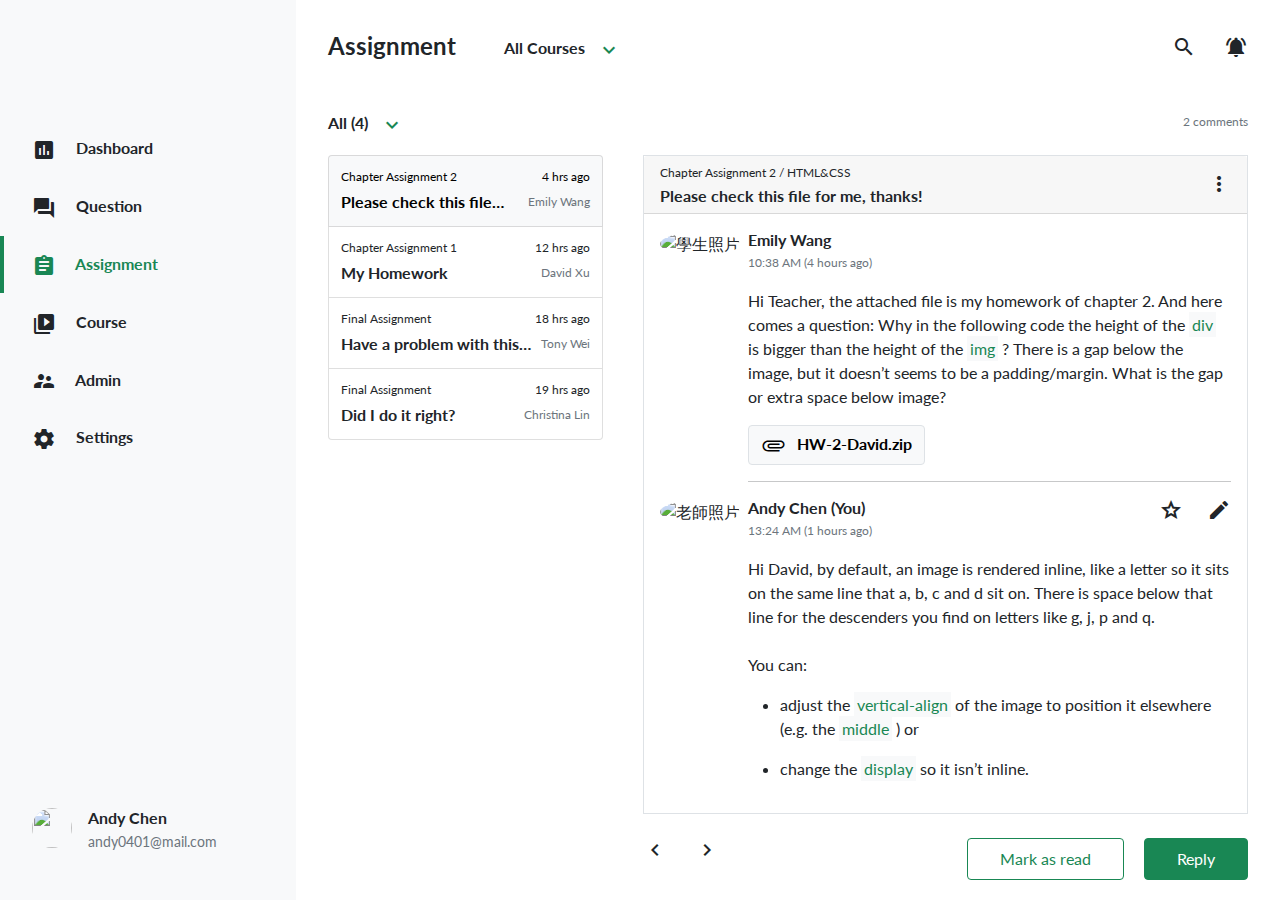
==== index.html @ 9ccf1301 "Update 2021-08-18T22:12:57.675Z" ====
<!DOCTYPE html>
<html lang="en">

  <head>
    <meta charset="UTF-8">
    <meta name="viewport" content="width=device-width, initial-scale=1.0">
    <meta http-equiv="X-UA-Compatible" content="ie=edge">
    <title>index</title>
    <link rel="stylesheet" href="https://fonts.googleapis.com/css?family=Material+Icons|Material+Icons+Outlined|Material+Icons+Two+Tone|Material+Icons+Round|Material+Icons+Sharp">
    <link rel="stylesheet" href="./assets/style/bootstrap.css">
    <link rel="stylesheet" href="./assets/style/all.css">
    
  </head>

  <body>
    <nav class="sidebar bg-light d-flex flex-column justify-content-between pt-7 pb-6">
      <div>
        <h1 class="ps-6 mb-7">
          <a href="#" class="logo">
            ANSWER
          </a>
        </h1>
       <ul class="nav flex-column">
         <li class="nav-item">
           <a class="nav-link link-dark fw-bold ps-6 py-3" aria-current="page" href="#">
            <span class="material-icons me-3 align-middle">
              assessment
              </span> 
              Dashboard
            </a>
         </li>
         <li class="nav-item">
          <a class="nav-link link-dark fw-bold ps-6 py-3" aria-current="page" href="#">
           <span class="material-icons me-3 align-middle">
            question_answer
             </span> 
             Question
           </a>
        </li>
        <li class="nav-item position-relative">
          <a class="nav-link link-success fw-bold ps-6 py-3 active" aria-current="page" href="#">
           <span class="material-icons me-3 align-middle">
            assignment
             </span> 
             Assignment
           </a>
        </li>
        <li class="nav-item">
          <a class="nav-link link-dark fw-bold ps-6 py-3" aria-current="page" href="#">
           <span class="material-icons me-3 align-middle">
            video_library
             </span> 
             Course
           </a>
        </li>
        <li class="nav-item">
          <a class="nav-link link-dark fw-bold ps-6 py-3" aria-current="page" href="./admin.html">
           <span class="material-icons me-3 align-middle">
            supervisor_account
             </span> 
             Admin
           </a>
        </li>
        <li class="nav-item">
          <a class="nav-link link-dark fw-bold ps-6 py-3" aria-current="page" href="#">
           <span class="material-icons me-3 align-middle">
            settings
             </span> 
             Settings
           </a>
        </li>
       </ul>
      </div>
      
     <div class="user ps-6 d-flex">
       <img src="https://github.com/hexschool/webLayoutTraining1st/blob/master/week5/andychen.jpeg?raw=true" alt="" srcset="" class="user-img rounded-circle img-cover">
       <div class="ms-3">
        <h2 class="h6 fw-bold mb-1">Andy Chen</h2>
        <p class="fs-sm text-pale">andy0401@mail.com</p>
       </div>
       
     </div>
    </nav>

    
<main>
  <div class="p-6">
    <div class="d-flex align-items-center justify-content-between mb-8">
      <div class="d-flex align-items-center">
        <h1 class="h4 fw-bold me-9">Assignment</h1>
        <a class="h6 fw-bold link-dark mb-0 link-hover" href="#">
          All Courses
          <span class="material-icons-outlined align-middle text-success ms-2">
            expand_more
          </span>
        </a>
      </div>
      <div class="d-flex align-items-center">
        <a href="#" class="link-dark link-hover">
          <span class="material-icons-outlined me-5"> search </span>
        </a>
        <a href="#" class="link-dark link-hover">
          <span class="material-icons"> notifications_active </span>
        </a>
      </div>
    </div>
    <div class="d-flex justify-content-between mb-2">
      <a href="#" class="h6 link-dark link-hover fw-bold"
        >All (4)
        <span class="material-icons-outlined align-middle text-success ms-2">
          expand_more
        </span>
      </a>
      <p class="fs-xs text-pale">2 comments</p>
    </div>
    <div class="row">
      <div class="col-md-4">
        <div class="list-group course-list me-3">
          <a
            href="#"
            class="list-group-item list-group-item-action active p-0"
            aria-current="true"
          >
            <div class="course-list-item">
              <div class="d-flex justify-content-between mb-1">
                <p class="fs-xs mb-0">Chapter Assignment 2</p>
                <span class="fs-xs mb-0">4 hrs ago</span>
              </div>
              <div class="d-flex justify-content-between align-items-center">
                <p class="fw-bold mb-0">Please check this file…</p>
                <p class="fs-xs text-pale mb-0">Emily Wang</p>
              </div>
            </div>
          </a>
          <a
            href="#"
            class="list-group-item list-group-item-action p-0"
            aria-current="true"
          >
            <div class="course-list-item">
              <div class="d-flex justify-content-between mb-1">
                <p class="fs-xs mb-0">Chapter Assignment 1</p>
                <span class="fs-xs mb-0">12 hrs ago</span>
              </div>
              <div class="d-flex justify-content-between align-items-center">
                <p class="fw-bold mb-0">My Homework</p>
                <p class="fs-xs text-pale mb-0">David Xu</p>
              </div>
            </div>
          </a>
          <a
            href="#"
            class="list-group-item list-group-item-action p-0"
            aria-current="true"
          >
            <div class="course-list-item">
              <div class="d-flex justify-content-between mb-1">
                <p class="fs-xs mb-0">Final Assignment</p>
                <span class="fs-xs mb-0">18 hrs ago</span>
              </div>
              <div class="d-flex justify-content-between align-items-center">
                <p class="fw-bold mb-0">Have a problem with this…</p>
                <p class="fs-xs text-pale mb-0">Tony Wei</p>
              </div>
            </div>
          </a>
          <a
            href="#"
            class="list-group-item list-group-item-action p-0"
            aria-current="true"
          >
            <div class="course-list-item">
              <div class="d-flex justify-content-between mb-1">
                <p class="fs-xs mb-0">Final Assignment</p>
                <span class="fs-xs mb-0">19 hrs ago</span>
              </div>
              <div class="d-flex justify-content-between align-items-center">
                <p class="fw-bold mb-0">Did I do it right?</p>
                <p class="fs-xs text-pale mb-0">Christina Lin</p>
              </div>
            </div>
          </a>
        </div>
      </div>
      <div class="col-md-8">
        <div class="content border border-bottom-0">
          <div class="card-header d-flex justify-content-between align-items-center"
          >
            <div>
              <p class="fs-xs mb-1">Chapter Assignment 2 / HTML&CSS</p>
              <h3 class="h6 fw-bold mb-0">
                Please check this file for me, thanks!
              </h3>
            </div>
            <span class="material-icons-outlined"> more_vert </span>
          </div>
          <div class="d-flex p-3 pb-0">
            <div class="flex-shrink-0 me-2">
              <img
                src="https://github.com/hexschool/webLayoutTraining1st/blob/master/week5/emilywang.jpeg?raw=true"
                alt="學生照片"
                class="user-img rounded-circle img-cover"
              />
            </div>
            <div class="flex-grow-1">
              <h3 class="h6 fw-bold mb-0">Emily Wang</h3>
              <span class="fs-xs text-pale">10:38 AM (4 hours ago)</span>
              <p class="mt-3">
                Hi Teacher, the attached file is my homework of chapter 2. And
                here comes a question: Why in the following code the height of
                the <mark>div</mark> is bigger than the height of the
                <mark>img</mark> ? There is a gap below the image, but it
                doesn’t seems to be a padding/margin. What is the gap or extra
                space below image?
              </p>
              <a
                href="#"
                class="btn btn-light border fw-bold"
                download="HW-2-David.zip"
              >
                <span class="material-icons-outlined align-middle me-2">
                  attachment
                </span>
                HW-2-David.zip
              </a>
              <hr />
            </div>
          </div>
        </div>
        <div class="collapse show multi-collapse" id="multiCollapse1">
          <div class="content border border-top-0">
            <div class="d-flex p-3 pt-0">
              <div class="flex-shrink-0 me-2">
                <img
                  src="https://github.com/hexschool/webLayoutTraining1st/blob/master/week5/andychen.jpeg?raw=true"
                  alt="老師照片"
                  class="user-img rounded-circle img-cover"
                />
              </div>
              <div class="flex-grow-1">
                <div class="d-flex justify-content-between align-items-start">
                  <div>
                    <h3 class="h6 fw-bold mb-0">Andy Chen (You)</h3>
                    <span class="fs-xs text-pale">13:24 AM (1 hours ago)</span>
                  </div>
                  <div class="d-flex">
                    <a href="#" class="link-hover link-dark me-4">
                      <span class="material-icons-outlined"> grade </span>
                    </a>
                    <a href="#" class="link-hover link-dark">
                      <span class="material-icons"> edit </span>
                    </a>
                  </div>
                </div>
                <p class="mt-3">
                  Hi David, by default, an image is rendered inline, like a
                  letter so it sits on the same line that a, b, c and d sit on.
                  There is space below that line for the descenders you find on
                  letters like g, j, p and q. <br /><br />
                  You can:
                </p>
                <ul>
                  <li>
                    <p>
                      adjust the <mark>vertical-align</mark> of the image to
                      position it elsewhere (e.g. the <mark>middle</mark> ) or
                    </p>
                  </li>
                  <li>
                    <p>change the <mark>display</mark> so it isn’t inline.</p>
                  </li>
                </ul>
              </div>
            </div>
          </div>
        </div>
        <div class="collapse multi-collapse" id="multiCollapse2">
          <div class="content border border-top-0">
            <textarea
              id="editor"
              name="replyTextarea"
              placeholder="Reply an answer…"
            ></textarea>
            <div class="p-3 text-end">
              <button
                class="btn btn-outline-success me-3 px-6 py-2"
                type="button"
                data-bs-toggle="collapse"
                data-bs-target=".multi-collapse"
                role="button"
                aria-expanded="false"
                aria-controls="multiCollapse1 multiCollapse2 multiCollapse3"
              >
                Cancel
              </button>
              <button class="btn btn-success px-6 py-2" type="button">
                Reply
              </button>
            </div>
          </div>
        </div>
        <div class="collapse multi-collapse show" id="multiCollapse3">
          <div class="d-flex justify-content-between mt-4">
            <div>
              <span class="material-icons me-4"> chevron_left </span>
              <span class="material-icons"> chevron_right </span>
            </div>
            <div>
              <button
                class="btn btn-outline-success me-3 px-6 py-2"
                type="button"
              >
                Mark as read
              </button>
              <button
                class="btn btn-success px-6 py-2"
                type="button"
                data-bs-toggle="collapse"
                data-bs-target=".multi-collapse"
                role="button"
                aria-expanded="false"
                aria-controls="multiCollapse1 multiCollapse2 multiCollapse3"
              >
                Reply
              </button>
            </div>
          </div>
        </div>
      </div>
    </div>
  </div>
</main>

 
    <script src="https://cdn.ckeditor.com/ckeditor5/29.1.0/classic/ckeditor.js"></script>
    <script src="./assets/js/vendors.js"></script>
    <script src="./assets/js/all.js"></script>
  </body>

</html>
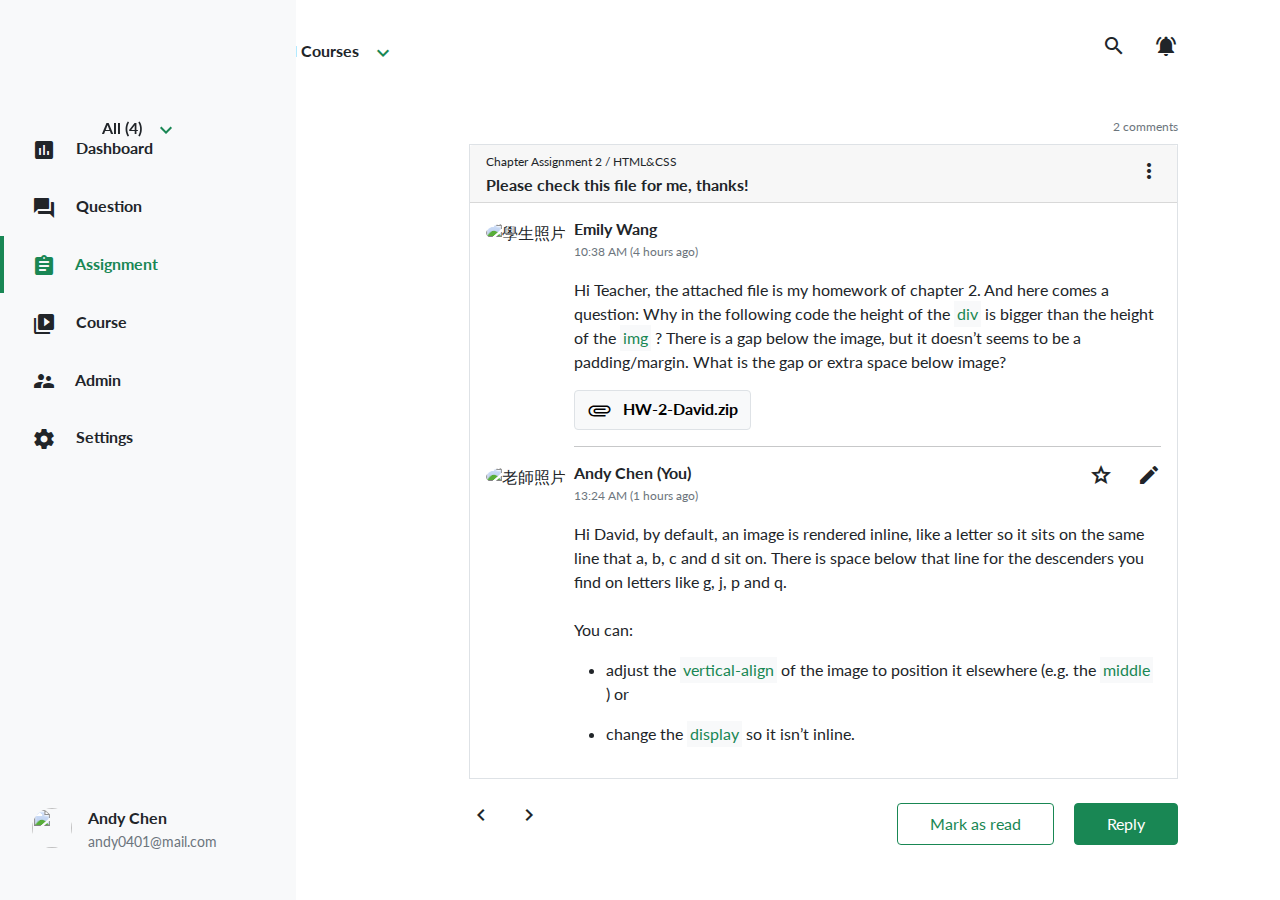
==== commit dc2cef9c: "Update 2021-09-05T17:48:01.291Z" ====
--- a/index.html
+++ b/index.html
@@ -75,16 +75,21 @@
      <div class="user ps-6 d-flex">
        <img src="https://github.com/hexschool/webLayoutTraining1st/blob/master/week5/andychen.jpeg?raw=true" alt="" srcset="" class="user-img rounded-circle img-cover">
        <div class="ms-3">
-        <h2 class="h6 fw-bold mb-1">Andy Chen</h2>
-        <p class="fs-sm text-pale">andy0401@mail.com</p>
+         <ul class="list-unstyled">
+           <li>
+            <h2 class="h6 fw-bold mb-1">Andy Chen</h2>
+           </li>
+           <li>
+             <a href="mailto:andy0401@mail.com" class="fs-sm text-pale">andy0401@mail.com</a>
+           </li>
+         </ul>
        </div>
        
      </div>
     </nav>
 
     
-<main>
-  <div class="p-6">
+<main class="container p-6">
     <div class="d-flex align-items-center justify-content-between mb-8">
       <div class="d-flex align-items-center">
         <h1 class="h4 fw-bold me-9">Assignment</h1>
@@ -95,96 +100,110 @@
           </span>
         </a>
       </div>
-      <div class="d-flex align-items-center">
-        <a href="#" class="link-dark link-hover">
-          <span class="material-icons-outlined me-5"> search </span>
-        </a>
-        <a href="#" class="link-dark link-hover">
-          <span class="material-icons"> notifications_active </span>
-        </a>
-      </div>
-    </div>
-    <div class="d-flex justify-content-between mb-2">
-      <a href="#" class="h6 link-dark link-hover fw-bold"
-        >All (4)
-        <span class="material-icons-outlined align-middle text-success ms-2">
-          expand_more
-        </span>
-      </a>
-      <p class="fs-xs text-pale">2 comments</p>
+      <ul class="d-flex align-items-center list-unstyled">
+        <li>
+          <a href="#" class="link-dark link-hover">
+            <span class="material-icons-outlined me-5 align-middle"> search </span>
+          </a>
+        </li>
+        <li>
+          <a href="#" class="link-dark link-hover">
+            <span class="material-icons align-middle"> notifications_active </span>
+          </a>
+        </li>
+       
+        
+      </ul>
     </div>
     <div class="row">
       <div class="col-md-4">
-        <div class="list-group course-list me-3">
+        <div class="dropdown">
           <a
             href="#"
-            class="list-group-item list-group-item-action active p-0"
-            aria-current="true"
-          >
-            <div class="course-list-item">
-              <div class="d-flex justify-content-between mb-1">
-                <p class="fs-xs mb-0">Chapter Assignment 2</p>
-                <span class="fs-xs mb-0">4 hrs ago</span>
-              </div>
-              <div class="d-flex justify-content-between align-items-center">
-                <p class="fw-bold mb-0">Please check this file…</p>
-                <p class="fs-xs text-pale mb-0">Emily Wang</p>
-              </div>
-            </div>
+            class="h6 link-dark link-hover fw-bold mb-2"
+            data-bs-toggle="dropdown"
+            >All (4)
+            <span class="material-icons-outlined align-middle text-success ms-2">
+              expand_more
+            </span>
           </a>
-          <a
-            href="#"
-            class="list-group-item list-group-item-action p-0"
-            aria-current="true"
-          >
-            <div class="course-list-item">
-              <div class="d-flex justify-content-between mb-1">
-                <p class="fs-xs mb-0">Chapter Assignment 1</p>
-                <span class="fs-xs mb-0">12 hrs ago</span>
-              </div>
-              <div class="d-flex justify-content-between align-items-center">
-                <p class="fw-bold mb-0">My Homework</p>
-                <p class="fs-xs text-pale mb-0">David Xu</p>
-              </div>
-            </div>
-          </a>
-          <a
-            href="#"
-            class="list-group-item list-group-item-action p-0"
-            aria-current="true"
-          >
-            <div class="course-list-item">
-              <div class="d-flex justify-content-between mb-1">
-                <p class="fs-xs mb-0">Final Assignment</p>
-                <span class="fs-xs mb-0">18 hrs ago</span>
-              </div>
-              <div class="d-flex justify-content-between align-items-center">
-                <p class="fw-bold mb-0">Have a problem with this…</p>
-                <p class="fs-xs text-pale mb-0">Tony Wei</p>
-              </div>
-            </div>
-          </a>
-          <a
-            href="#"
-            class="list-group-item list-group-item-action p-0"
-            aria-current="true"
-          >
-            <div class="course-list-item">
-              <div class="d-flex justify-content-between mb-1">
-                <p class="fs-xs mb-0">Final Assignment</p>
-                <span class="fs-xs mb-0">19 hrs ago</span>
-              </div>
-              <div class="d-flex justify-content-between align-items-center">
-                <p class="fw-bold mb-0">Did I do it right?</p>
-                <p class="fs-xs text-pale mb-0">Christina Lin</p>
-              </div>
-            </div>
-          </a>
-        </div>
+          <div class="dropdown-menu border-0 w-100">
+            <div class="list-group course-list me-3">
+              <a
+                href="#"
+                class="list-group-item list-group-item-action active p-0"
+                aria-current="true"
+              >
+                <div class="course-list-item">
+                  <div class="d-flex justify-content-between mb-1">
+                    <p class="fs-xs mb-0 ">Chapter Assignment 2</p>
+                    <span class="fs-xs mb-0">4 hrs ago</span>
+                  </div>
+                  <div class="d-flex justify-content-between align-items-center">
+                    <p class="fw-bold mb-0">Please check this file…</p>
+                    <p class="fs-xs text-pale mb-0">Emily Wang</p>
+                  </div>
+                </div>
+              </a>
+              <a
+                href="#"
+                class="list-group-item list-group-item-action p-0"
+                aria-current="true"
+              >
+                <div class="course-list-item">
+                  <div class="d-flex justify-content-between mb-1">
+                    <p class="fs-xs mb-0">Chapter Assignment 1</p>
+                    <span class="fs-xs mb-0">12 hrs ago</span>
+                  </div>
+                  <div class="d-flex justify-content-between align-items-center">
+                    <p class="fw-bold mb-0">My Homework</p>
+                    <p class="fs-xs text-pale mb-0">David Xu</p>
+                  </div>
+                </div>
+              </a>
+              <a
+                href="#"
+                class="list-group-item list-group-item-action p-0"
+                aria-current="true"
+              >
+                <div class="course-list-item">
+                  <div class="d-flex justify-content-between mb-1">
+                    <p class="fs-xs mb-0">Final Assignment</p>
+                    <span class="fs-xs mb-0">18 hrs ago</span>
+                  </div>
+                  <div class="d-flex justify-content-between align-items-center">
+                    <p class="fw-bold mb-0">Have a problem with this…</p>
+                    <p class="fs-xs text-pale mb-0">Tony Wei</p>
+                  </div>
+                </div>
+              </a>
+              <a
+                href="#"
+                class="list-group-item list-group-item-action p-0"
+                aria-current="true"
+              >
+                <div class="course-list-item">
+                  <div class="d-flex justify-content-between mb-1">
+                    <p class="fs-xs mb-0">Final Assignment</p>
+                    <span class="fs-xs mb-0">19 hrs ago</span>
+                  </div>
+                  <div class="d-flex justify-content-between align-items-center">
+                    <p class="fw-bold mb-0">Did I do it right?</p>
+                    <p class="fs-xs text-pale mb-0">Christina Lin</p>
+                  </div>
+                </div>
+              </a>
+            </div>
+          </div>
+          
+        </div>
+        
       </div>
       <div class="col-md-8">
+        <p class="fs-xs text-pale text-end mb-2">2 comments</p>
         <div class="content border border-bottom-0">
-          <div class="card-header d-flex justify-content-between align-items-center"
+          <div
+            class="card-header d-flex justify-content-between align-items-center"
           >
             <div>
               <p class="fs-xs mb-1">Chapter Assignment 2 / HTML&CSS</p>
@@ -192,7 +211,9 @@
                 Please check this file for me, thanks!
               </h3>
             </div>
-            <span class="material-icons-outlined"> more_vert </span>
+            <a href="#" class="link-hover link-dark">
+              <span class="material-icons-outlined"> more_vert </span>
+            </a>
           </div>
           <div class="d-flex p-3 pb-0">
             <div class="flex-shrink-0 me-2">
@@ -207,11 +228,11 @@
               <span class="fs-xs text-pale">10:38 AM (4 hours ago)</span>
               <p class="mt-3">
                 Hi Teacher, the attached file is my homework of chapter 2. And
-                here comes a question: Why in the following code the height of
-                the <mark>div</mark> is bigger than the height of the
-                <mark>img</mark> ? There is a gap below the image, but it
-                doesn’t seems to be a padding/margin. What is the gap or extra
-                space below image?
+                here comes a question: Why in the following code the height of the
+                <mark>div</mark> is bigger than the height of the
+                <mark>img</mark> ? There is a gap below the image, but it doesn’t
+                seems to be a padding/margin. What is the gap or extra space below
+                image?
               </p>
               <a
                 href="#"
@@ -253,10 +274,10 @@
                   </div>
                 </div>
                 <p class="mt-3">
-                  Hi David, by default, an image is rendered inline, like a
-                  letter so it sits on the same line that a, b, c and d sit on.
-                  There is space below that line for the descenders you find on
-                  letters like g, j, p and q. <br /><br />
+                  Hi David, by default, an image is rendered inline, like a letter
+                  so it sits on the same line that a, b, c and d sit on. There is
+                  space below that line for the descenders you find on letters
+                  like g, j, p and q. <br /><br />
                   You can:
                 </p>
                 <ul>
@@ -274,14 +295,14 @@
             </div>
           </div>
         </div>
-        <div class="collapse multi-collapse" id="multiCollapse2">
+        <div class="collapse multi-collapse position-relative" id="multiCollapse2">
           <div class="content border border-top-0">
             <textarea
               id="editor"
               name="replyTextarea"
               placeholder="Reply an answer…"
             ></textarea>
-            <div class="p-3 text-end">
+            <div class="p-3 text-end position-absolute button-position">
               <button
                 class="btn btn-outline-success me-3 px-6 py-2"
                 type="button"
@@ -299,11 +320,15 @@
             </div>
           </div>
         </div>
-        <div class="collapse multi-collapse show" id="multiCollapse3">
+        <div class="collapse show multi-collapse " id="multiCollapse3">
           <div class="d-flex justify-content-between mt-4">
-            <div>
-              <span class="material-icons me-4"> chevron_left </span>
-              <span class="material-icons"> chevron_right </span>
+            <div class="d-flex">
+              <a href="#" class="link-hover link-dark">
+                <span class="material-icons me-4"> chevron_left </span>
+              </a>
+              <a href="#" class="link-hover link-dark">
+                <span class="material-icons"> chevron_right </span>
+              </a>
             </div>
             <div>
               <button
@@ -328,7 +353,8 @@
         </div>
       </div>
     </div>
-  </div>
+
+  
 </main>
 
  
--- a/assets/style/all.css
+++ b/assets/style/all.css
@@ -1,13595 +1,4 @@
-/*!
- * Bootstrap v5.1.0 (https://getbootstrap.com/)
- * Copyright 2011-2021 The Bootstrap Authors
- * Copyright 2011-2021 Twitter, Inc.
- * Licensed under MIT (https://github.com/twbs/bootstrap/blob/main/LICENSE)
- */
 @import url("https://fonts.googleapis.com/css2?family=Lato:wght@400;700;900&family=Roboto:wght@400;500;700;900&display=swap");
-:root {
-  --bs-blue: #0d6efd;
-  --bs-indigo: #6610f2;
-  --bs-purple: #6f42c1;
-  --bs-pink: #d63384;
-  --bs-red: #dc3545;
-  --bs-orange: #fd7e14;
-  --bs-yellow: #ffc107;
-  --bs-green: #198754;
-  --bs-teal: #20c997;
-  --bs-cyan: #0dcaf0;
-  --bs-white: #fff;
-  --bs-gray: #6c757d;
-  --bs-gray-dark: #343a40;
-  --bs-gray-100: #f8f9fa;
-  --bs-gray-200: #e9ecef;
-  --bs-gray-300: #dee2e6;
-  --bs-gray-400: #ced4da;
-  --bs-gray-500: #adb5bd;
-  --bs-gray-600: #6c757d;
-  --bs-gray-700: #495057;
-  --bs-gray-800: #343a40;
-  --bs-gray-900: #212529;
-  --bs-primary: #0d6efd;
-  --bs-secondary: #6c757d;
-  --bs-success: #198754;
-  --bs-info: #0dcaf0;
-  --bs-warning: #ffc107;
-  --bs-danger: #dc3545;
-  --bs-light: #f8f9fa;
-  --bs-pale: #6c757d;
-  --bs-dark: #212529;
-  --bs-primary-rgb: 13, 110, 253;
-  --bs-secondary-rgb: 108, 117, 125;
-  --bs-success-rgb: 25, 135, 84;
-  --bs-info-rgb: 13, 202, 240;
-  --bs-warning-rgb: 255, 193, 7;
-  --bs-danger-rgb: 220, 53, 69;
-  --bs-light-rgb: 248, 249, 250;
-  --bs-pale-rgb: 108, 117, 125;
-  --bs-dark-rgb: 33, 37, 41;
-  --bs-white-rgb: 255, 255, 255;
-  --bs-black-rgb: 0, 0, 0;
-  --bs-body-rgb: 33, 37, 41;
-  --bs-font-sans-serif: system-ui, -apple-system, "Segoe UI", Roboto, "Helvetica Neue", Arial, "Noto Sans", "Liberation Sans", sans-serif, "Apple Color Emoji", "Segoe UI Emoji", "Segoe UI Symbol", "Noto Color Emoji";
-  --bs-font-monospace: SFMono-Regular, Menlo, Monaco, Consolas, "Liberation Mono", "Courier New", monospace;
-  --bs-gradient: linear-gradient(180deg, rgba(255, 255, 255, 0.15), rgba(255, 255, 255, 0));
-  --bs-body-font-family: var(--bs-font-sans-serif);
-  --bs-body-font-size: 1rem;
-  --bs-body-font-weight: 400;
-  --bs-body-line-height: 1.5;
-  --bs-body-color: #212529;
-  --bs-body-bg: #fff;
-}
-
-*,
-*::before,
-*::after {
-  -webkit-box-sizing: border-box;
-          box-sizing: border-box;
-}
-
-@media (prefers-reduced-motion: no-preference) {
-  :root {
-    scroll-behavior: smooth;
-  }
-}
-
-body {
-  margin: 0;
-  font-family: var(--bs-body-font-family);
-  font-size: var(--bs-body-font-size);
-  font-weight: var(--bs-body-font-weight);
-  line-height: var(--bs-body-line-height);
-  color: var(--bs-body-color);
-  text-align: var(--bs-body-text-align);
-  background-color: var(--bs-body-bg);
-  -webkit-text-size-adjust: 100%;
-  -webkit-tap-highlight-color: rgba(0, 0, 0, 0);
-}
-
-hr {
-  margin: 1rem 0;
-  color: inherit;
-  background-color: currentColor;
-  border: 0;
-  opacity: 0.25;
-}
-
-hr:not([size]) {
-  height: 1px;
-}
-
-h1, .h1, h2, .h2, h3, .h3, h4, .h4, h5, .h5, h6, .h6 {
-  margin-top: 0;
-  margin-bottom: 0.5rem;
-  font-weight: 500;
-  line-height: 1.2;
-}
-
-h1, .h1 {
-  font-size: calc(1.375rem + 1.5vw);
-}
-
-@media (min-width: 1200px) {
-  h1, .h1 {
-    font-size: 2.5rem;
-  }
-}
-
-h2, .h2 {
-  font-size: calc(1.325rem + 0.9vw);
-}
-
-@media (min-width: 1200px) {
-  h2, .h2 {
-    font-size: 2rem;
-  }
-}
-
-h3, .h3 {
-  font-size: calc(1.3rem + 0.6vw);
-}
-
-@media (min-width: 1200px) {
-  h3, .h3 {
-    font-size: 1.75rem;
-  }
-}
-
-h4, .h4 {
-  font-size: calc(1.275rem + 0.3vw);
-}
-
-@media (min-width: 1200px) {
-  h4, .h4 {
-    font-size: 1.5rem;
-  }
-}
-
-h5, .h5 {
-  font-size: 1.25rem;
-}
-
-h6, .h6 {
-  font-size: 1rem;
-}
-
-p {
-  margin-top: 0;
-  margin-bottom: 1rem;
-}
-
-abbr[title],
-abbr[data-bs-original-title] {
-  -webkit-text-decoration: underline dotted;
-          text-decoration: underline dotted;
-  cursor: help;
-  -webkit-text-decoration-skip-ink: none;
-          text-decoration-skip-ink: none;
-}
-
-address {
-  margin-bottom: 1rem;
-  font-style: normal;
-  line-height: inherit;
-}
-
-ol,
-ul {
-  padding-left: 2rem;
-}
-
-ol,
-ul,
-dl {
-  margin-top: 0;
-  margin-bottom: 1rem;
-}
-
-ol ol,
-ul ul,
-ol ul,
-ul ol {
-  margin-bottom: 0;
-}
-
-dt {
-  font-weight: 700;
-}
-
-dd {
-  margin-bottom: .5rem;
-  margin-left: 0;
-}
-
-blockquote {
-  margin: 0 0 1rem;
-}
-
-b,
-strong {
-  font-weight: bolder;
-}
-
-small, .small {
-  font-size: 0.875em;
-}
-
-mark, .mark {
-  padding: 0.2em;
-  background-color: #fcf8e3;
-}
-
-sub,
-sup {
-  position: relative;
-  font-size: 0.75em;
-  line-height: 0;
-  vertical-align: baseline;
-}
-
-sub {
-  bottom: -.25em;
-}
-
-sup {
-  top: -.5em;
-}
-
-a {
-  color: #0d6efd;
-  text-decoration: underline;
-}
-
-a:hover {
-  color: #0a58ca;
-}
-
-a:not([href]):not([class]), a:not([href]):not([class]):hover {
-  color: inherit;
-  text-decoration: none;
-}
-
-pre,
-code,
-kbd,
-samp {
-  font-family: var(--bs-font-monospace);
-  font-size: 1em;
-  direction: ltr /* rtl:ignore */;
-  unicode-bidi: bidi-override;
-}
-
-pre {
-  display: block;
-  margin-top: 0;
-  margin-bottom: 1rem;
-  overflow: auto;
-  font-size: 0.875em;
-}
-
-pre code {
-  font-size: inherit;
-  color: inherit;
-  word-break: normal;
-}
-
-code {
-  font-size: 0.875em;
-  color: #d63384;
-  word-wrap: break-word;
-}
-
-a > code {
-  color: inherit;
-}
-
-kbd {
-  padding: 0.2rem 0.4rem;
-  font-size: 0.875em;
-  color: #fff;
-  background-color: #212529;
-  border-radius: 0.2rem;
-}
-
-kbd kbd {
-  padding: 0;
-  font-size: 1em;
-  font-weight: 700;
-}
-
-figure {
-  margin: 0 0 1rem;
-}
-
-img,
-svg {
-  vertical-align: middle;
-}
-
-table {
-  caption-side: bottom;
-  border-collapse: collapse;
-}
-
-caption {
-  padding-top: 0.5rem;
-  padding-bottom: 0.5rem;
-  color: #6c757d;
-  text-align: left;
-}
-
-th {
-  text-align: inherit;
-  text-align: -webkit-match-parent;
-}
-
-thead,
-tbody,
-tfoot,
-tr,
-td,
-th {
-  border-color: inherit;
-  border-style: solid;
-  border-width: 0;
-}
-
-label {
-  display: inline-block;
-}
-
-button {
-  border-radius: 0;
-}
-
-button:focus:not(:focus-visible) {
-  outline: 0;
-}
-
-input,
-button,
-select,
-optgroup,
-textarea {
-  margin: 0;
-  font-family: inherit;
-  font-size: inherit;
-  line-height: inherit;
-}
-
-button,
-select {
-  text-transform: none;
-}
-
-[role="button"] {
-  cursor: pointer;
-}
-
-select {
-  word-wrap: normal;
-}
-
-select:disabled {
-  opacity: 1;
-}
-
-[list]::-webkit-calendar-picker-indicator {
-  display: none;
-}
-
-button,
-[type="button"],
-[type="reset"],
-[type="submit"] {
-  -webkit-appearance: button;
-}
-
-button:not(:disabled),
-[type="button"]:not(:disabled),
-[type="reset"]:not(:disabled),
-[type="submit"]:not(:disabled) {
-  cursor: pointer;
-}
-
-::-moz-focus-inner {
-  padding: 0;
-  border-style: none;
-}
-
-textarea {
-  resize: vertical;
-}
-
-fieldset {
-  min-width: 0;
-  padding: 0;
-  margin: 0;
-  border: 0;
-}
-
-legend {
-  float: left;
-  width: 100%;
-  padding: 0;
-  margin-bottom: 0.5rem;
-  font-size: calc(1.275rem + 0.3vw);
-  line-height: inherit;
-}
-
-@media (min-width: 1200px) {
-  legend {
-    font-size: 1.5rem;
-  }
-}
-
-legend + * {
-  clear: left;
-}
-
-::-webkit-datetime-edit-fields-wrapper,
-::-webkit-datetime-edit-text,
-::-webkit-datetime-edit-minute,
-::-webkit-datetime-edit-hour-field,
-::-webkit-datetime-edit-day-field,
-::-webkit-datetime-edit-month-field,
-::-webkit-datetime-edit-year-field {
-  padding: 0;
-}
-
-::-webkit-inner-spin-button {
-  height: auto;
-}
-
-[type="search"] {
-  outline-offset: -2px;
-  -webkit-appearance: textfield;
-}
-
-/* rtl:raw:
-[type="tel"],
-[type="url"],
-[type="email"],
-[type="number"] {
-  direction: ltr;
-}
-*/
-::-webkit-search-decoration {
-  -webkit-appearance: none;
-}
-
-::-webkit-color-swatch-wrapper {
-  padding: 0;
-}
-
-::file-selector-button {
-  font: inherit;
-}
-
-::-webkit-file-upload-button {
-  font: inherit;
-  -webkit-appearance: button;
-}
-
-output {
-  display: inline-block;
-}
-
-iframe {
-  border: 0;
-}
-
-summary {
-  display: list-item;
-  cursor: pointer;
-}
-
-progress {
-  vertical-align: baseline;
-}
-
-[hidden] {
-  display: none !important;
-}
-
-.lead {
-  font-size: 1.25rem;
-  font-weight: 300;
-}
-
-.display-1 {
-  font-size: calc(1.625rem + 4.5vw);
-  font-weight: 300;
-  line-height: 1.2;
-}
-
-@media (min-width: 1200px) {
-  .display-1 {
-    font-size: 5rem;
-  }
-}
-
-.display-2 {
-  font-size: calc(1.575rem + 3.9vw);
-  font-weight: 300;
-  line-height: 1.2;
-}
-
-@media (min-width: 1200px) {
-  .display-2 {
-    font-size: 4.5rem;
-  }
-}
-
-.display-3 {
-  font-size: calc(1.525rem + 3.3vw);
-  font-weight: 300;
-  line-height: 1.2;
-}
-
-@media (min-width: 1200px) {
-  .display-3 {
-    font-size: 4rem;
-  }
-}
-
-.display-4 {
-  font-size: calc(1.475rem + 2.7vw);
-  font-weight: 300;
-  line-height: 1.2;
-}
-
-@media (min-width: 1200px) {
-  .display-4 {
-    font-size: 3.5rem;
-  }
-}
-
-.display-5 {
-  font-size: calc(1.425rem + 2.1vw);
-  font-weight: 300;
-  line-height: 1.2;
-}
-
-@media (min-width: 1200px) {
-  .display-5 {
-    font-size: 3rem;
-  }
-}
-
-.display-6 {
-  font-size: calc(1.375rem + 1.5vw);
-  font-weight: 300;
-  line-height: 1.2;
-}
-
-@media (min-width: 1200px) {
-  .display-6 {
-    font-size: 2.5rem;
-  }
-}
-
-.list-unstyled {
-  padding-left: 0;
-  list-style: none;
-}
-
-.list-inline {
-  padding-left: 0;
-  list-style: none;
-}
-
-.list-inline-item {
-  display: inline-block;
-}
-
-.list-inline-item:not(:last-child) {
-  margin-right: 0.5rem;
-}
-
-.initialism {
-  font-size: 0.875em;
-  text-transform: uppercase;
-}
-
-.blockquote {
-  margin-bottom: 1rem;
-  font-size: 1.25rem;
-}
-
-.blockquote > :last-child {
-  margin-bottom: 0;
-}
-
-.blockquote-footer {
-  margin-top: -1rem;
-  margin-bottom: 1rem;
-  font-size: 0.875em;
-  color: #6c757d;
-}
-
-.blockquote-footer::before {
-  content: "\2014\00A0";
-}
-
-.img-fluid {
-  max-width: 100%;
-  height: auto;
-}
-
-.img-thumbnail {
-  padding: 0.25rem;
-  background-color: #fff;
-  border: 1px solid #dee2e6;
-  border-radius: 0.25rem;
-  max-width: 100%;
-  height: auto;
-}
-
-.figure {
-  display: inline-block;
-}
-
-.figure-img {
-  margin-bottom: 0.5rem;
-  line-height: 1;
-}
-
-.figure-caption {
-  font-size: 0.875em;
-  color: #6c757d;
-}
-
-.container,
-.container-fluid,
-.container-sm,
-.container-md,
-.container-lg,
-.container-xl,
-.container-xxl {
-  width: 100%;
-  padding-right: var(--bs-gutter-x, 0.75rem);
-  padding-left: var(--bs-gutter-x, 0.75rem);
-  margin-right: auto;
-  margin-left: auto;
-}
-
-@media (min-width: 576px) {
-  .container, .container-sm {
-    max-width: 540px;
-  }
-}
-
-@media (min-width: 768px) {
-  .container, .container-sm, .container-md {
-    max-width: 720px;
-  }
-}
-
-@media (min-width: 992px) {
-  .container, .container-sm, .container-md, .container-lg {
-    max-width: 960px;
-  }
-}
-
-@media (min-width: 1200px) {
-  .container, .container-sm, .container-md, .container-lg, .container-xl {
-    max-width: 1140px;
-  }
-}
-
-@media (min-width: 1400px) {
-  .container, .container-sm, .container-md, .container-lg, .container-xl, .container-xxl {
-    max-width: 1320px;
-  }
-}
-
-.row {
-  --bs-gutter-x: 1.5rem;
-  --bs-gutter-y: 0;
-  display: -webkit-box;
-  display: -ms-flexbox;
-  display: flex;
-  -ms-flex-wrap: wrap;
-      flex-wrap: wrap;
-  margin-top: calc(var(--bs-gutter-y) * -1);
-  margin-right: calc(var(--bs-gutter-x) * -.5);
-  margin-left: calc(var(--bs-gutter-x) * -.5);
-}
-
-.row > * {
-  -ms-flex-negative: 0;
-      flex-shrink: 0;
-  width: 100%;
-  max-width: 100%;
-  padding-right: calc(var(--bs-gutter-x) * .5);
-  padding-left: calc(var(--bs-gutter-x) * .5);
-  margin-top: var(--bs-gutter-y);
-}
-
-.col {
-  -webkit-box-flex: 1;
-      -ms-flex: 1 0 0%;
-          flex: 1 0 0%;
-}
-
-.row-cols-auto > * {
-  -webkit-box-flex: 0;
-      -ms-flex: 0 0 auto;
-          flex: 0 0 auto;
-  width: auto;
-}
-
-.row-cols-1 > * {
-  -webkit-box-flex: 0;
-      -ms-flex: 0 0 auto;
-          flex: 0 0 auto;
-  width: 100%;
-}
-
-.row-cols-2 > * {
-  -webkit-box-flex: 0;
-      -ms-flex: 0 0 auto;
-          flex: 0 0 auto;
-  width: 50%;
-}
-
-.row-cols-3 > * {
-  -webkit-box-flex: 0;
-      -ms-flex: 0 0 auto;
-          flex: 0 0 auto;
-  width: 33.33333%;
-}
-
-.row-cols-4 > * {
-  -webkit-box-flex: 0;
-      -ms-flex: 0 0 auto;
-          flex: 0 0 auto;
-  width: 25%;
-}
-
-.row-cols-5 > * {
-  -webkit-box-flex: 0;
-      -ms-flex: 0 0 auto;
-          flex: 0 0 auto;
-  width: 20%;
-}
-
-.row-cols-6 > * {
-  -webkit-box-flex: 0;
-      -ms-flex: 0 0 auto;
-          flex: 0 0 auto;
-  width: 16.66667%;
-}
-
-.col-auto {
-  -webkit-box-flex: 0;
-      -ms-flex: 0 0 auto;
-          flex: 0 0 auto;
-  width: auto;
-}
-
-.col-1 {
-  -webkit-box-flex: 0;
-      -ms-flex: 0 0 auto;
-          flex: 0 0 auto;
-  width: 8.33333%;
-}
-
-.col-2 {
-  -webkit-box-flex: 0;
-      -ms-flex: 0 0 auto;
-          flex: 0 0 auto;
-  width: 16.66667%;
-}
-
-.col-3 {
-  -webkit-box-flex: 0;
-      -ms-flex: 0 0 auto;
-          flex: 0 0 auto;
-  width: 25%;
-}
-
-.col-4 {
-  -webkit-box-flex: 0;
-      -ms-flex: 0 0 auto;
-          flex: 0 0 auto;
-  width: 33.33333%;
-}
-
-.col-5 {
-  -webkit-box-flex: 0;
-      -ms-flex: 0 0 auto;
-          flex: 0 0 auto;
-  width: 41.66667%;
-}
-
-.col-6 {
-  -webkit-box-flex: 0;
-      -ms-flex: 0 0 auto;
-          flex: 0 0 auto;
-  width: 50%;
-}
-
-.col-7 {
-  -webkit-box-flex: 0;
-      -ms-flex: 0 0 auto;
-          flex: 0 0 auto;
-  width: 58.33333%;
-}
-
-.col-8 {
-  -webkit-box-flex: 0;
-      -ms-flex: 0 0 auto;
-          flex: 0 0 auto;
-  width: 66.66667%;
-}
-
-.col-9 {
-  -webkit-box-flex: 0;
-      -ms-flex: 0 0 auto;
-          flex: 0 0 auto;
-  width: 75%;
-}
-
-.col-10 {
-  -webkit-box-flex: 0;
-      -ms-flex: 0 0 auto;
-          flex: 0 0 auto;
-  width: 83.33333%;
-}
-
-.col-11 {
-  -webkit-box-flex: 0;
-      -ms-flex: 0 0 auto;
-          flex: 0 0 auto;
-  width: 91.66667%;
-}
-
-.col-12 {
-  -webkit-box-flex: 0;
-      -ms-flex: 0 0 auto;
-          flex: 0 0 auto;
-  width: 100%;
-}
-
-.offset-1 {
-  margin-left: 8.33333%;
-}
-
-.offset-2 {
-  margin-left: 16.66667%;
-}
-
-.offset-3 {
-  margin-left: 25%;
-}
-
-.offset-4 {
-  margin-left: 33.33333%;
-}
-
-.offset-5 {
-  margin-left: 41.66667%;
-}
-
-.offset-6 {
-  margin-left: 50%;
-}
-
-.offset-7 {
-  margin-left: 58.33333%;
-}
-
-.offset-8 {
-  margin-left: 66.66667%;
-}
-
-.offset-9 {
-  margin-left: 75%;
-}
-
-.offset-10 {
-  margin-left: 83.33333%;
-}
-
-.offset-11 {
-  margin-left: 91.66667%;
-}
-
-.g-0,
-.gx-0 {
-  --bs-gutter-x: 0;
-}
-
-.g-0,
-.gy-0 {
-  --bs-gutter-y: 0;
-}
-
-.g-1,
-.gx-1 {
-  --bs-gutter-x: 0.25rem;
-}
-
-.g-1,
-.gy-1 {
-  --bs-gutter-y: 0.25rem;
-}
-
-.g-2,
-.gx-2 {
-  --bs-gutter-x: 0.5rem;
-}
-
-.g-2,
-.gy-2 {
-  --bs-gutter-y: 0.5rem;
-}
-
-.g-3,
-.gx-3 {
-  --bs-gutter-x: 1rem;
-}
-
-.g-3,
-.gy-3 {
-  --bs-gutter-y: 1rem;
-}
-
-.g-4,
-.gx-4 {
-  --bs-gutter-x: 1.5rem;
-}
-
-.g-4,
-.gy-4 {
-  --bs-gutter-y: 1.5rem;
-}
-
-.g-5,
-.gx-5 {
-  --bs-gutter-x: 1.75rem;
-}
-
-.g-5,
-.gy-5 {
-  --bs-gutter-y: 1.75rem;
-}
-
-.g-6,
-.gx-6 {
-  --bs-gutter-x: 2rem;
-}
-
-.g-6,
-.gy-6 {
-  --bs-gutter-y: 2rem;
-}
-
-.g-7,
-.gx-7 {
-  --bs-gutter-x: 2.5rem;
-}
-
-.g-7,
-.gy-7 {
-  --bs-gutter-y: 2.5rem;
-}
-
-.g-8,
-.gx-8 {
-  --bs-gutter-x: 2.75rem;
-}
-
-.g-8,
-.gy-8 {
-  --bs-gutter-y: 2.75rem;
-}
-
-.g-9,
-.gx-9 {
-  --bs-gutter-x: 3rem;
-}
-
-.g-9,
-.gy-9 {
-  --bs-gutter-y: 3rem;
-}
-
-@media (min-width: 576px) {
-  .col-sm {
-    -webkit-box-flex: 1;
-        -ms-flex: 1 0 0%;
-            flex: 1 0 0%;
-  }
-  .row-cols-sm-auto > * {
-    -webkit-box-flex: 0;
-        -ms-flex: 0 0 auto;
-            flex: 0 0 auto;
-    width: auto;
-  }
-  .row-cols-sm-1 > * {
-    -webkit-box-flex: 0;
-        -ms-flex: 0 0 auto;
-            flex: 0 0 auto;
-    width: 100%;
-  }
-  .row-cols-sm-2 > * {
-    -webkit-box-flex: 0;
-        -ms-flex: 0 0 auto;
-            flex: 0 0 auto;
-    width: 50%;
-  }
-  .row-cols-sm-3 > * {
-    -webkit-box-flex: 0;
-        -ms-flex: 0 0 auto;
-            flex: 0 0 auto;
-    width: 33.33333%;
-  }
-  .row-cols-sm-4 > * {
-    -webkit-box-flex: 0;
-        -ms-flex: 0 0 auto;
-            flex: 0 0 auto;
-    width: 25%;
-  }
-  .row-cols-sm-5 > * {
-    -webkit-box-flex: 0;
-        -ms-flex: 0 0 auto;
-            flex: 0 0 auto;
-    width: 20%;
-  }
-  .row-cols-sm-6 > * {
-    -webkit-box-flex: 0;
-        -ms-flex: 0 0 auto;
-            flex: 0 0 auto;
-    width: 16.66667%;
-  }
-  .col-sm-auto {
-    -webkit-box-flex: 0;
-        -ms-flex: 0 0 auto;
-            flex: 0 0 auto;
-    width: auto;
-  }
-  .col-sm-1 {
-    -webkit-box-flex: 0;
-        -ms-flex: 0 0 auto;
-            flex: 0 0 auto;
-    width: 8.33333%;
-  }
-  .col-sm-2 {
-    -webkit-box-flex: 0;
-        -ms-flex: 0 0 auto;
-            flex: 0 0 auto;
-    width: 16.66667%;
-  }
-  .col-sm-3 {
-    -webkit-box-flex: 0;
-        -ms-flex: 0 0 auto;
-            flex: 0 0 auto;
-    width: 25%;
-  }
-  .col-sm-4 {
-    -webkit-box-flex: 0;
-        -ms-flex: 0 0 auto;
-            flex: 0 0 auto;
-    width: 33.33333%;
-  }
-  .col-sm-5 {
-    -webkit-box-flex: 0;
-        -ms-flex: 0 0 auto;
-            flex: 0 0 auto;
-    width: 41.66667%;
-  }
-  .col-sm-6 {
-    -webkit-box-flex: 0;
-        -ms-flex: 0 0 auto;
-            flex: 0 0 auto;
-    width: 50%;
-  }
-  .col-sm-7 {
-    -webkit-box-flex: 0;
-        -ms-flex: 0 0 auto;
-            flex: 0 0 auto;
-    width: 58.33333%;
-  }
-  .col-sm-8 {
-    -webkit-box-flex: 0;
-        -ms-flex: 0 0 auto;
-            flex: 0 0 auto;
-    width: 66.66667%;
-  }
-  .col-sm-9 {
-    -webkit-box-flex: 0;
-        -ms-flex: 0 0 auto;
-            flex: 0 0 auto;
-    width: 75%;
-  }
-  .col-sm-10 {
-    -webkit-box-flex: 0;
-        -ms-flex: 0 0 auto;
-            flex: 0 0 auto;
-    width: 83.33333%;
-  }
-  .col-sm-11 {
-    -webkit-box-flex: 0;
-        -ms-flex: 0 0 auto;
-            flex: 0 0 auto;
-    width: 91.66667%;
-  }
-  .col-sm-12 {
-    -webkit-box-flex: 0;
-        -ms-flex: 0 0 auto;
-            flex: 0 0 auto;
-    width: 100%;
-  }
-  .offset-sm-0 {
-    margin-left: 0;
-  }
-  .offset-sm-1 {
-    margin-left: 8.33333%;
-  }
-  .offset-sm-2 {
-    margin-left: 16.66667%;
-  }
-  .offset-sm-3 {
-    margin-left: 25%;
-  }
-  .offset-sm-4 {
-    margin-left: 33.33333%;
-  }
-  .offset-sm-5 {
-    margin-left: 41.66667%;
-  }
-  .offset-sm-6 {
-    margin-left: 50%;
-  }
-  .offset-sm-7 {
-    margin-left: 58.33333%;
-  }
-  .offset-sm-8 {
-    margin-left: 66.66667%;
-  }
-  .offset-sm-9 {
-    margin-left: 75%;
-  }
-  .offset-sm-10 {
-    margin-left: 83.33333%;
-  }
-  .offset-sm-11 {
-    margin-left: 91.66667%;
-  }
-  .g-sm-0,
-  .gx-sm-0 {
-    --bs-gutter-x: 0;
-  }
-  .g-sm-0,
-  .gy-sm-0 {
-    --bs-gutter-y: 0;
-  }
-  .g-sm-1,
-  .gx-sm-1 {
-    --bs-gutter-x: 0.25rem;
-  }
-  .g-sm-1,
-  .gy-sm-1 {
-    --bs-gutter-y: 0.25rem;
-  }
-  .g-sm-2,
-  .gx-sm-2 {
-    --bs-gutter-x: 0.5rem;
-  }
-  .g-sm-2,
-  .gy-sm-2 {
-    --bs-gutter-y: 0.5rem;
-  }
-  .g-sm-3,
-  .gx-sm-3 {
-    --bs-gutter-x: 1rem;
-  }
-  .g-sm-3,
-  .gy-sm-3 {
-    --bs-gutter-y: 1rem;
-  }
-  .g-sm-4,
-  .gx-sm-4 {
-    --bs-gutter-x: 1.5rem;
-  }
-  .g-sm-4,
-  .gy-sm-4 {
-    --bs-gutter-y: 1.5rem;
-  }
-  .g-sm-5,
-  .gx-sm-5 {
-    --bs-gutter-x: 1.75rem;
-  }
-  .g-sm-5,
-  .gy-sm-5 {
-    --bs-gutter-y: 1.75rem;
-  }
-  .g-sm-6,
-  .gx-sm-6 {
-    --bs-gutter-x: 2rem;
-  }
-  .g-sm-6,
-  .gy-sm-6 {
-    --bs-gutter-y: 2rem;
-  }
-  .g-sm-7,
-  .gx-sm-7 {
-    --bs-gutter-x: 2.5rem;
-  }
-  .g-sm-7,
-  .gy-sm-7 {
-    --bs-gutter-y: 2.5rem;
-  }
-  .g-sm-8,
-  .gx-sm-8 {
-    --bs-gutter-x: 2.75rem;
-  }
-  .g-sm-8,
-  .gy-sm-8 {
-    --bs-gutter-y: 2.75rem;
-  }
-  .g-sm-9,
-  .gx-sm-9 {
-    --bs-gutter-x: 3rem;
-  }
-  .g-sm-9,
-  .gy-sm-9 {
-    --bs-gutter-y: 3rem;
-  }
-}
-
-@media (min-width: 768px) {
-  .col-md {
-    -webkit-box-flex: 1;
-        -ms-flex: 1 0 0%;
-            flex: 1 0 0%;
-  }
-  .row-cols-md-auto > * {
-    -webkit-box-flex: 0;
-        -ms-flex: 0 0 auto;
-            flex: 0 0 auto;
-    width: auto;
-  }
-  .row-cols-md-1 > * {
-    -webkit-box-flex: 0;
-        -ms-flex: 0 0 auto;
-            flex: 0 0 auto;
-    width: 100%;
-  }
-  .row-cols-md-2 > * {
-    -webkit-box-flex: 0;
-        -ms-flex: 0 0 auto;
-            flex: 0 0 auto;
-    width: 50%;
-  }
-  .row-cols-md-3 > * {
-    -webkit-box-flex: 0;
-        -ms-flex: 0 0 auto;
-            flex: 0 0 auto;
-    width: 33.33333%;
-  }
-  .row-cols-md-4 > * {
-    -webkit-box-flex: 0;
-        -ms-flex: 0 0 auto;
-            flex: 0 0 auto;
-    width: 25%;
-  }
-  .row-cols-md-5 > * {
-    -webkit-box-flex: 0;
-        -ms-flex: 0 0 auto;
-            flex: 0 0 auto;
-    width: 20%;
-  }
-  .row-cols-md-6 > * {
-    -webkit-box-flex: 0;
-        -ms-flex: 0 0 auto;
-            flex: 0 0 auto;
-    width: 16.66667%;
-  }
-  .col-md-auto {
-    -webkit-box-flex: 0;
-        -ms-flex: 0 0 auto;
-            flex: 0 0 auto;
-    width: auto;
-  }
-  .col-md-1 {
-    -webkit-box-flex: 0;
-        -ms-flex: 0 0 auto;
-            flex: 0 0 auto;
-    width: 8.33333%;
-  }
-  .col-md-2 {
-    -webkit-box-flex: 0;
-        -ms-flex: 0 0 auto;
-            flex: 0 0 auto;
-    width: 16.66667%;
-  }
-  .col-md-3 {
-    -webkit-box-flex: 0;
-        -ms-flex: 0 0 auto;
-            flex: 0 0 auto;
-    width: 25%;
-  }
-  .col-md-4 {
-    -webkit-box-flex: 0;
-        -ms-flex: 0 0 auto;
-            flex: 0 0 auto;
-    width: 33.33333%;
-  }
-  .col-md-5 {
-    -webkit-box-flex: 0;
-        -ms-flex: 0 0 auto;
-            flex: 0 0 auto;
-    width: 41.66667%;
-  }
-  .col-md-6 {
-    -webkit-box-flex: 0;
-        -ms-flex: 0 0 auto;
-            flex: 0 0 auto;
-    width: 50%;
-  }
-  .col-md-7 {
-    -webkit-box-flex: 0;
-        -ms-flex: 0 0 auto;
-            flex: 0 0 auto;
-    width: 58.33333%;
-  }
-  .col-md-8 {
-    -webkit-box-flex: 0;
-        -ms-flex: 0 0 auto;
-            flex: 0 0 auto;
-    width: 66.66667%;
-  }
-  .col-md-9 {
-    -webkit-box-flex: 0;
-        -ms-flex: 0 0 auto;
-            flex: 0 0 auto;
-    width: 75%;
-  }
-  .col-md-10 {
-    -webkit-box-flex: 0;
-        -ms-flex: 0 0 auto;
-            flex: 0 0 auto;
-    width: 83.33333%;
-  }
-  .col-md-11 {
-    -webkit-box-flex: 0;
-        -ms-flex: 0 0 auto;
-            flex: 0 0 auto;
-    width: 91.66667%;
-  }
-  .col-md-12 {
-    -webkit-box-flex: 0;
-        -ms-flex: 0 0 auto;
-            flex: 0 0 auto;
-    width: 100%;
-  }
-  .offset-md-0 {
-    margin-left: 0;
-  }
-  .offset-md-1 {
-    margin-left: 8.33333%;
-  }
-  .offset-md-2 {
-    margin-left: 16.66667%;
-  }
-  .offset-md-3 {
-    margin-left: 25%;
-  }
-  .offset-md-4 {
-    margin-left: 33.33333%;
-  }
-  .offset-md-5 {
-    margin-left: 41.66667%;
-  }
-  .offset-md-6 {
-    margin-left: 50%;
-  }
-  .offset-md-7 {
-    margin-left: 58.33333%;
-  }
-  .offset-md-8 {
-    margin-left: 66.66667%;
-  }
-  .offset-md-9 {
-    margin-left: 75%;
-  }
-  .offset-md-10 {
-    margin-left: 83.33333%;
-  }
-  .offset-md-11 {
-    margin-left: 91.66667%;
-  }
-  .g-md-0,
-  .gx-md-0 {
-    --bs-gutter-x: 0;
-  }
-  .g-md-0,
-  .gy-md-0 {
-    --bs-gutter-y: 0;
-  }
-  .g-md-1,
-  .gx-md-1 {
-    --bs-gutter-x: 0.25rem;
-  }
-  .g-md-1,
-  .gy-md-1 {
-    --bs-gutter-y: 0.25rem;
-  }
-  .g-md-2,
-  .gx-md-2 {
-    --bs-gutter-x: 0.5rem;
-  }
-  .g-md-2,
-  .gy-md-2 {
-    --bs-gutter-y: 0.5rem;
-  }
-  .g-md-3,
-  .gx-md-3 {
-    --bs-gutter-x: 1rem;
-  }
-  .g-md-3,
-  .gy-md-3 {
-    --bs-gutter-y: 1rem;
-  }
-  .g-md-4,
-  .gx-md-4 {
-    --bs-gutter-x: 1.5rem;
-  }
-  .g-md-4,
-  .gy-md-4 {
-    --bs-gutter-y: 1.5rem;
-  }
-  .g-md-5,
-  .gx-md-5 {
-    --bs-gutter-x: 1.75rem;
-  }
-  .g-md-5,
-  .gy-md-5 {
-    --bs-gutter-y: 1.75rem;
-  }
-  .g-md-6,
-  .gx-md-6 {
-    --bs-gutter-x: 2rem;
-  }
-  .g-md-6,
-  .gy-md-6 {
-    --bs-gutter-y: 2rem;
-  }
-  .g-md-7,
-  .gx-md-7 {
-    --bs-gutter-x: 2.5rem;
-  }
-  .g-md-7,
-  .gy-md-7 {
-    --bs-gutter-y: 2.5rem;
-  }
-  .g-md-8,
-  .gx-md-8 {
-    --bs-gutter-x: 2.75rem;
-  }
-  .g-md-8,
-  .gy-md-8 {
-    --bs-gutter-y: 2.75rem;
-  }
-  .g-md-9,
-  .gx-md-9 {
-    --bs-gutter-x: 3rem;
-  }
-  .g-md-9,
-  .gy-md-9 {
-    --bs-gutter-y: 3rem;
-  }
-}
-
-@media (min-width: 992px) {
-  .col-lg {
-    -webkit-box-flex: 1;
-        -ms-flex: 1 0 0%;
-            flex: 1 0 0%;
-  }
-  .row-cols-lg-auto > * {
-    -webkit-box-flex: 0;
-        -ms-flex: 0 0 auto;
-            flex: 0 0 auto;
-    width: auto;
-  }
-  .row-cols-lg-1 > * {
-    -webkit-box-flex: 0;
-        -ms-flex: 0 0 auto;
-            flex: 0 0 auto;
-    width: 100%;
-  }
-  .row-cols-lg-2 > * {
-    -webkit-box-flex: 0;
-        -ms-flex: 0 0 auto;
-            flex: 0 0 auto;
-    width: 50%;
-  }
-  .row-cols-lg-3 > * {
-    -webkit-box-flex: 0;
-        -ms-flex: 0 0 auto;
-            flex: 0 0 auto;
-    width: 33.33333%;
-  }
-  .row-cols-lg-4 > * {
-    -webkit-box-flex: 0;
-        -ms-flex: 0 0 auto;
-            flex: 0 0 auto;
-    width: 25%;
-  }
-  .row-cols-lg-5 > * {
-    -webkit-box-flex: 0;
-        -ms-flex: 0 0 auto;
-            flex: 0 0 auto;
-    width: 20%;
-  }
-  .row-cols-lg-6 > * {
-    -webkit-box-flex: 0;
-        -ms-flex: 0 0 auto;
-            flex: 0 0 auto;
-    width: 16.66667%;
-  }
-  .col-lg-auto {
-    -webkit-box-flex: 0;
-        -ms-flex: 0 0 auto;
-            flex: 0 0 auto;
-    width: auto;
-  }
-  .col-lg-1 {
-    -webkit-box-flex: 0;
-        -ms-flex: 0 0 auto;
-            flex: 0 0 auto;
-    width: 8.33333%;
-  }
-  .col-lg-2 {
-    -webkit-box-flex: 0;
-        -ms-flex: 0 0 auto;
-            flex: 0 0 auto;
-    width: 16.66667%;
-  }
-  .col-lg-3 {
-    -webkit-box-flex: 0;
-        -ms-flex: 0 0 auto;
-            flex: 0 0 auto;
-    width: 25%;
-  }
-  .col-lg-4 {
-    -webkit-box-flex: 0;
-        -ms-flex: 0 0 auto;
-            flex: 0 0 auto;
-    width: 33.33333%;
-  }
-  .col-lg-5 {
-    -webkit-box-flex: 0;
-        -ms-flex: 0 0 auto;
-            flex: 0 0 auto;
-    width: 41.66667%;
-  }
-  .col-lg-6 {
-    -webkit-box-flex: 0;
-        -ms-flex: 0 0 auto;
-            flex: 0 0 auto;
-    width: 50%;
-  }
-  .col-lg-7 {
-    -webkit-box-flex: 0;
-        -ms-flex: 0 0 auto;
-            flex: 0 0 auto;
-    width: 58.33333%;
-  }
-  .col-lg-8 {
-    -webkit-box-flex: 0;
-        -ms-flex: 0 0 auto;
-            flex: 0 0 auto;
-    width: 66.66667%;
-  }
-  .col-lg-9 {
-    -webkit-box-flex: 0;
-        -ms-flex: 0 0 auto;
-            flex: 0 0 auto;
-    width: 75%;
-  }
-  .col-lg-10 {
-    -webkit-box-flex: 0;
-        -ms-flex: 0 0 auto;
-            flex: 0 0 auto;
-    width: 83.33333%;
-  }
-  .col-lg-11 {
-    -webkit-box-flex: 0;
-        -ms-flex: 0 0 auto;
-            flex: 0 0 auto;
-    width: 91.66667%;
-  }
-  .col-lg-12 {
-    -webkit-box-flex: 0;
-        -ms-flex: 0 0 auto;
-            flex: 0 0 auto;
-    width: 100%;
-  }
-  .offset-lg-0 {
-    margin-left: 0;
-  }
-  .offset-lg-1 {
-    margin-left: 8.33333%;
-  }
-  .offset-lg-2 {
-    margin-left: 16.66667%;
-  }
-  .offset-lg-3 {
-    margin-left: 25%;
-  }
-  .offset-lg-4 {
-    margin-left: 33.33333%;
-  }
-  .offset-lg-5 {
-    margin-left: 41.66667%;
-  }
-  .offset-lg-6 {
-    margin-left: 50%;
-  }
-  .offset-lg-7 {
-    margin-left: 58.33333%;
-  }
-  .offset-lg-8 {
-    margin-left: 66.66667%;
-  }
-  .offset-lg-9 {
-    margin-left: 75%;
-  }
-  .offset-lg-10 {
-    margin-left: 83.33333%;
-  }
-  .offset-lg-11 {
-    margin-left: 91.66667%;
-  }
-  .g-lg-0,
-  .gx-lg-0 {
-    --bs-gutter-x: 0;
-  }
-  .g-lg-0,
-  .gy-lg-0 {
-    --bs-gutter-y: 0;
-  }
-  .g-lg-1,
-  .gx-lg-1 {
-    --bs-gutter-x: 0.25rem;
-  }
-  .g-lg-1,
-  .gy-lg-1 {
-    --bs-gutter-y: 0.25rem;
-  }
-  .g-lg-2,
-  .gx-lg-2 {
-    --bs-gutter-x: 0.5rem;
-  }
-  .g-lg-2,
-  .gy-lg-2 {
-    --bs-gutter-y: 0.5rem;
-  }
-  .g-lg-3,
-  .gx-lg-3 {
-    --bs-gutter-x: 1rem;
-  }
-  .g-lg-3,
-  .gy-lg-3 {
-    --bs-gutter-y: 1rem;
-  }
-  .g-lg-4,
-  .gx-lg-4 {
-    --bs-gutter-x: 1.5rem;
-  }
-  .g-lg-4,
-  .gy-lg-4 {
-    --bs-gutter-y: 1.5rem;
-  }
-  .g-lg-5,
-  .gx-lg-5 {
-    --bs-gutter-x: 1.75rem;
-  }
-  .g-lg-5,
-  .gy-lg-5 {
-    --bs-gutter-y: 1.75rem;
-  }
-  .g-lg-6,
-  .gx-lg-6 {
-    --bs-gutter-x: 2rem;
-  }
-  .g-lg-6,
-  .gy-lg-6 {
-    --bs-gutter-y: 2rem;
-  }
-  .g-lg-7,
-  .gx-lg-7 {
-    --bs-gutter-x: 2.5rem;
-  }
-  .g-lg-7,
-  .gy-lg-7 {
-    --bs-gutter-y: 2.5rem;
-  }
-  .g-lg-8,
-  .gx-lg-8 {
-    --bs-gutter-x: 2.75rem;
-  }
-  .g-lg-8,
-  .gy-lg-8 {
-    --bs-gutter-y: 2.75rem;
-  }
-  .g-lg-9,
-  .gx-lg-9 {
-    --bs-gutter-x: 3rem;
-  }
-  .g-lg-9,
-  .gy-lg-9 {
-    --bs-gutter-y: 3rem;
-  }
-}
-
-@media (min-width: 1200px) {
-  .col-xl {
-    -webkit-box-flex: 1;
-        -ms-flex: 1 0 0%;
-            flex: 1 0 0%;
-  }
-  .row-cols-xl-auto > * {
-    -webkit-box-flex: 0;
-        -ms-flex: 0 0 auto;
-            flex: 0 0 auto;
-    width: auto;
-  }
-  .row-cols-xl-1 > * {
-    -webkit-box-flex: 0;
-        -ms-flex: 0 0 auto;
-            flex: 0 0 auto;
-    width: 100%;
-  }
-  .row-cols-xl-2 > * {
-    -webkit-box-flex: 0;
-        -ms-flex: 0 0 auto;
-            flex: 0 0 auto;
-    width: 50%;
-  }
-  .row-cols-xl-3 > * {
-    -webkit-box-flex: 0;
-        -ms-flex: 0 0 auto;
-            flex: 0 0 auto;
-    width: 33.33333%;
-  }
-  .row-cols-xl-4 > * {
-    -webkit-box-flex: 0;
-        -ms-flex: 0 0 auto;
-            flex: 0 0 auto;
-    width: 25%;
-  }
-  .row-cols-xl-5 > * {
-    -webkit-box-flex: 0;
-        -ms-flex: 0 0 auto;
-            flex: 0 0 auto;
-    width: 20%;
-  }
-  .row-cols-xl-6 > * {
-    -webkit-box-flex: 0;
-        -ms-flex: 0 0 auto;
-            flex: 0 0 auto;
-    width: 16.66667%;
-  }
-  .col-xl-auto {
-    -webkit-box-flex: 0;
-        -ms-flex: 0 0 auto;
-            flex: 0 0 auto;
-    width: auto;
-  }
-  .col-xl-1 {
-    -webkit-box-flex: 0;
-        -ms-flex: 0 0 auto;
-            flex: 0 0 auto;
-    width: 8.33333%;
-  }
-  .col-xl-2 {
-    -webkit-box-flex: 0;
-        -ms-flex: 0 0 auto;
-            flex: 0 0 auto;
-    width: 16.66667%;
-  }
-  .col-xl-3 {
-    -webkit-box-flex: 0;
-        -ms-flex: 0 0 auto;
-            flex: 0 0 auto;
-    width: 25%;
-  }
-  .col-xl-4 {
-    -webkit-box-flex: 0;
-        -ms-flex: 0 0 auto;
-            flex: 0 0 auto;
-    width: 33.33333%;
-  }
-  .col-xl-5 {
-    -webkit-box-flex: 0;
-        -ms-flex: 0 0 auto;
-            flex: 0 0 auto;
-    width: 41.66667%;
-  }
-  .col-xl-6 {
-    -webkit-box-flex: 0;
-        -ms-flex: 0 0 auto;
-            flex: 0 0 auto;
-    width: 50%;
-  }
-  .col-xl-7 {
-    -webkit-box-flex: 0;
-        -ms-flex: 0 0 auto;
-            flex: 0 0 auto;
-    width: 58.33333%;
-  }
-  .col-xl-8 {
-    -webkit-box-flex: 0;
-        -ms-flex: 0 0 auto;
-            flex: 0 0 auto;
-    width: 66.66667%;
-  }
-  .col-xl-9 {
-    -webkit-box-flex: 0;
-        -ms-flex: 0 0 auto;
-            flex: 0 0 auto;
-    width: 75%;
-  }
-  .col-xl-10 {
-    -webkit-box-flex: 0;
-        -ms-flex: 0 0 auto;
-            flex: 0 0 auto;
-    width: 83.33333%;
-  }
-  .col-xl-11 {
-    -webkit-box-flex: 0;
-        -ms-flex: 0 0 auto;
-            flex: 0 0 auto;
-    width: 91.66667%;
-  }
-  .col-xl-12 {
-    -webkit-box-flex: 0;
-        -ms-flex: 0 0 auto;
-            flex: 0 0 auto;
-    width: 100%;
-  }
-  .offset-xl-0 {
-    margin-left: 0;
-  }
-  .offset-xl-1 {
-    margin-left: 8.33333%;
-  }
-  .offset-xl-2 {
-    margin-left: 16.66667%;
-  }
-  .offset-xl-3 {
-    margin-left: 25%;
-  }
-  .offset-xl-4 {
-    margin-left: 33.33333%;
-  }
-  .offset-xl-5 {
-    margin-left: 41.66667%;
-  }
-  .offset-xl-6 {
-    margin-left: 50%;
-  }
-  .offset-xl-7 {
-    margin-left: 58.33333%;
-  }
-  .offset-xl-8 {
-    margin-left: 66.66667%;
-  }
-  .offset-xl-9 {
-    margin-left: 75%;
-  }
-  .offset-xl-10 {
-    margin-left: 83.33333%;
-  }
-  .offset-xl-11 {
-    margin-left: 91.66667%;
-  }
-  .g-xl-0,
-  .gx-xl-0 {
-    --bs-gutter-x: 0;
-  }
-  .g-xl-0,
-  .gy-xl-0 {
-    --bs-gutter-y: 0;
-  }
-  .g-xl-1,
-  .gx-xl-1 {
-    --bs-gutter-x: 0.25rem;
-  }
-  .g-xl-1,
-  .gy-xl-1 {
-    --bs-gutter-y: 0.25rem;
-  }
-  .g-xl-2,
-  .gx-xl-2 {
-    --bs-gutter-x: 0.5rem;
-  }
-  .g-xl-2,
-  .gy-xl-2 {
-    --bs-gutter-y: 0.5rem;
-  }
-  .g-xl-3,
-  .gx-xl-3 {
-    --bs-gutter-x: 1rem;
-  }
-  .g-xl-3,
-  .gy-xl-3 {
-    --bs-gutter-y: 1rem;
-  }
-  .g-xl-4,
-  .gx-xl-4 {
-    --bs-gutter-x: 1.5rem;
-  }
-  .g-xl-4,
-  .gy-xl-4 {
-    --bs-gutter-y: 1.5rem;
-  }
-  .g-xl-5,
-  .gx-xl-5 {
-    --bs-gutter-x: 1.75rem;
-  }
-  .g-xl-5,
-  .gy-xl-5 {
-    --bs-gutter-y: 1.75rem;
-  }
-  .g-xl-6,
-  .gx-xl-6 {
-    --bs-gutter-x: 2rem;
-  }
-  .g-xl-6,
-  .gy-xl-6 {
-    --bs-gutter-y: 2rem;
-  }
-  .g-xl-7,
-  .gx-xl-7 {
-    --bs-gutter-x: 2.5rem;
-  }
-  .g-xl-7,
-  .gy-xl-7 {
-    --bs-gutter-y: 2.5rem;
-  }
-  .g-xl-8,
-  .gx-xl-8 {
-    --bs-gutter-x: 2.75rem;
-  }
-  .g-xl-8,
-  .gy-xl-8 {
-    --bs-gutter-y: 2.75rem;
-  }
-  .g-xl-9,
-  .gx-xl-9 {
-    --bs-gutter-x: 3rem;
-  }
-  .g-xl-9,
-  .gy-xl-9 {
-    --bs-gutter-y: 3rem;
-  }
-}
-
-@media (min-width: 1400px) {
-  .col-xxl {
-    -webkit-box-flex: 1;
-        -ms-flex: 1 0 0%;
-            flex: 1 0 0%;
-  }
-  .row-cols-xxl-auto > * {
-    -webkit-box-flex: 0;
-        -ms-flex: 0 0 auto;
-            flex: 0 0 auto;
-    width: auto;
-  }
-  .row-cols-xxl-1 > * {
-    -webkit-box-flex: 0;
-        -ms-flex: 0 0 auto;
-            flex: 0 0 auto;
-    width: 100%;
-  }
-  .row-cols-xxl-2 > * {
-    -webkit-box-flex: 0;
-        -ms-flex: 0 0 auto;
-            flex: 0 0 auto;
-    width: 50%;
-  }
-  .row-cols-xxl-3 > * {
-    -webkit-box-flex: 0;
-        -ms-flex: 0 0 auto;
-            flex: 0 0 auto;
-    width: 33.33333%;
-  }
-  .row-cols-xxl-4 > * {
-    -webkit-box-flex: 0;
-        -ms-flex: 0 0 auto;
-            flex: 0 0 auto;
-    width: 25%;
-  }
-  .row-cols-xxl-5 > * {
-    -webkit-box-flex: 0;
-        -ms-flex: 0 0 auto;
-            flex: 0 0 auto;
-    width: 20%;
-  }
-  .row-cols-xxl-6 > * {
-    -webkit-box-flex: 0;
-        -ms-flex: 0 0 auto;
-            flex: 0 0 auto;
-    width: 16.66667%;
-  }
-  .col-xxl-auto {
-    -webkit-box-flex: 0;
-        -ms-flex: 0 0 auto;
-            flex: 0 0 auto;
-    width: auto;
-  }
-  .col-xxl-1 {
-    -webkit-box-flex: 0;
-        -ms-flex: 0 0 auto;
-            flex: 0 0 auto;
-    width: 8.33333%;
-  }
-  .col-xxl-2 {
-    -webkit-box-flex: 0;
-        -ms-flex: 0 0 auto;
-            flex: 0 0 auto;
-    width: 16.66667%;
-  }
-  .col-xxl-3 {
-    -webkit-box-flex: 0;
-        -ms-flex: 0 0 auto;
-            flex: 0 0 auto;
-    width: 25%;
-  }
-  .col-xxl-4 {
-    -webkit-box-flex: 0;
-        -ms-flex: 0 0 auto;
-            flex: 0 0 auto;
-    width: 33.33333%;
-  }
-  .col-xxl-5 {
-    -webkit-box-flex: 0;
-        -ms-flex: 0 0 auto;
-            flex: 0 0 auto;
-    width: 41.66667%;
-  }
-  .col-xxl-6 {
-    -webkit-box-flex: 0;
-        -ms-flex: 0 0 auto;
-            flex: 0 0 auto;
-    width: 50%;
-  }
-  .col-xxl-7 {
-    -webkit-box-flex: 0;
-        -ms-flex: 0 0 auto;
-            flex: 0 0 auto;
-    width: 58.33333%;
-  }
-  .col-xxl-8 {
-    -webkit-box-flex: 0;
-        -ms-flex: 0 0 auto;
-            flex: 0 0 auto;
-    width: 66.66667%;
-  }
-  .col-xxl-9 {
-    -webkit-box-flex: 0;
-        -ms-flex: 0 0 auto;
-            flex: 0 0 auto;
-    width: 75%;
-  }
-  .col-xxl-10 {
-    -webkit-box-flex: 0;
-        -ms-flex: 0 0 auto;
-            flex: 0 0 auto;
-    width: 83.33333%;
-  }
-  .col-xxl-11 {
-    -webkit-box-flex: 0;
-        -ms-flex: 0 0 auto;
-            flex: 0 0 auto;
-    width: 91.66667%;
-  }
-  .col-xxl-12 {
-    -webkit-box-flex: 0;
-        -ms-flex: 0 0 auto;
-            flex: 0 0 auto;
-    width: 100%;
-  }
-  .offset-xxl-0 {
-    margin-left: 0;
-  }
-  .offset-xxl-1 {
-    margin-left: 8.33333%;
-  }
-  .offset-xxl-2 {
-    margin-left: 16.66667%;
-  }
-  .offset-xxl-3 {
-    margin-left: 25%;
-  }
-  .offset-xxl-4 {
-    margin-left: 33.33333%;
-  }
-  .offset-xxl-5 {
-    margin-left: 41.66667%;
-  }
-  .offset-xxl-6 {
-    margin-left: 50%;
-  }
-  .offset-xxl-7 {
-    margin-left: 58.33333%;
-  }
-  .offset-xxl-8 {
-    margin-left: 66.66667%;
-  }
-  .offset-xxl-9 {
-    margin-left: 75%;
-  }
-  .offset-xxl-10 {
-    margin-left: 83.33333%;
-  }
-  .offset-xxl-11 {
-    margin-left: 91.66667%;
-  }
-  .g-xxl-0,
-  .gx-xxl-0 {
-    --bs-gutter-x: 0;
-  }
-  .g-xxl-0,
-  .gy-xxl-0 {
-    --bs-gutter-y: 0;
-  }
-  .g-xxl-1,
-  .gx-xxl-1 {
-    --bs-gutter-x: 0.25rem;
-  }
-  .g-xxl-1,
-  .gy-xxl-1 {
-    --bs-gutter-y: 0.25rem;
-  }
-  .g-xxl-2,
-  .gx-xxl-2 {
-    --bs-gutter-x: 0.5rem;
-  }
-  .g-xxl-2,
-  .gy-xxl-2 {
-    --bs-gutter-y: 0.5rem;
-  }
-  .g-xxl-3,
-  .gx-xxl-3 {
-    --bs-gutter-x: 1rem;
-  }
-  .g-xxl-3,
-  .gy-xxl-3 {
-    --bs-gutter-y: 1rem;
-  }
-  .g-xxl-4,
-  .gx-xxl-4 {
-    --bs-gutter-x: 1.5rem;
-  }
-  .g-xxl-4,
-  .gy-xxl-4 {
-    --bs-gutter-y: 1.5rem;
-  }
-  .g-xxl-5,
-  .gx-xxl-5 {
-    --bs-gutter-x: 1.75rem;
-  }
-  .g-xxl-5,
-  .gy-xxl-5 {
-    --bs-gutter-y: 1.75rem;
-  }
-  .g-xxl-6,
-  .gx-xxl-6 {
-    --bs-gutter-x: 2rem;
-  }
-  .g-xxl-6,
-  .gy-xxl-6 {
-    --bs-gutter-y: 2rem;
-  }
-  .g-xxl-7,
-  .gx-xxl-7 {
-    --bs-gutter-x: 2.5rem;
-  }
-  .g-xxl-7,
-  .gy-xxl-7 {
-    --bs-gutter-y: 2.5rem;
-  }
-  .g-xxl-8,
-  .gx-xxl-8 {
-    --bs-gutter-x: 2.75rem;
-  }
-  .g-xxl-8,
-  .gy-xxl-8 {
-    --bs-gutter-y: 2.75rem;
-  }
-  .g-xxl-9,
-  .gx-xxl-9 {
-    --bs-gutter-x: 3rem;
-  }
-  .g-xxl-9,
-  .gy-xxl-9 {
-    --bs-gutter-y: 3rem;
-  }
-}
-
-.table {
-  --bs-table-bg: transparent;
-  --bs-table-accent-bg: transparent;
-  --bs-table-striped-color: #212529;
-  --bs-table-striped-bg: rgba(0, 0, 0, 0.05);
-  --bs-table-active-color: #212529;
-  --bs-table-active-bg: rgba(0, 0, 0, 0.1);
-  --bs-table-hover-color: #212529;
-  --bs-table-hover-bg: rgba(0, 0, 0, 0.075);
-  width: 100%;
-  margin-bottom: 1rem;
-  color: #212529;
-  vertical-align: top;
-  border-color: #dee2e6;
-}
-
-.table > :not(caption) > * > * {
-  padding: 0.5rem 0.5rem;
-  background-color: var(--bs-table-bg);
-  border-bottom-width: 1px;
-  -webkit-box-shadow: inset 0 0 0 9999px var(--bs-table-accent-bg);
-          box-shadow: inset 0 0 0 9999px var(--bs-table-accent-bg);
-}
-
-.table > tbody {
-  vertical-align: inherit;
-}
-
-.table > thead {
-  vertical-align: bottom;
-}
-
-.table > :not(:last-child) > :last-child > * {
-  border-bottom-color: currentColor;
-}
-
-.caption-top {
-  caption-side: top;
-}
-
-.table-sm > :not(caption) > * > * {
-  padding: 0.25rem 0.25rem;
-}
-
-.table-bordered > :not(caption) > * {
-  border-width: 1px 0;
-}
-
-.table-bordered > :not(caption) > * > * {
-  border-width: 0 1px;
-}
-
-.table-borderless > :not(caption) > * > * {
-  border-bottom-width: 0;
-}
-
-.table-striped > tbody > tr:nth-of-type(odd) {
-  --bs-table-accent-bg: var(--bs-table-striped-bg);
-  color: var(--bs-table-striped-color);
-}
-
-.table-active {
-  --bs-table-accent-bg: var(--bs-table-active-bg);
-  color: var(--bs-table-active-color);
-}
-
-.table-hover > tbody > tr:hover {
-  --bs-table-accent-bg: var(--bs-table-hover-bg);
-  color: var(--bs-table-hover-color);
-}
-
-.table-primary {
-  --bs-table-bg: #cfe2ff;
-  --bs-table-striped-bg: #c5d7f2;
-  --bs-table-striped-color: #000;
-  --bs-table-active-bg: #bacbe6;
-  --bs-table-active-color: #000;
-  --bs-table-hover-bg: #bfd1ec;
-  --bs-table-hover-color: #000;
-  color: #000;
-  border-color: #bacbe6;
-}
-
-.table-secondary {
-  --bs-table-bg: #e2e3e5;
-  --bs-table-striped-bg: #d7d8da;
-  --bs-table-striped-color: #000;
-  --bs-table-active-bg: #cbccce;
-  --bs-table-active-color: #000;
-  --bs-table-hover-bg: #d1d2d4;
-  --bs-table-hover-color: #000;
-  color: #000;
-  border-color: #cbccce;
-}
-
-.table-success {
-  --bs-table-bg: #d1e7dd;
-  --bs-table-striped-bg: #c7dbd2;
-  --bs-table-striped-color: #000;
-  --bs-table-active-bg: #bcd0c7;
-  --bs-table-active-color: #000;
-  --bs-table-hover-bg: #c1d6cc;
-  --bs-table-hover-color: #000;
-  color: #000;
-  border-color: #bcd0c7;
-}
-
-.table-info {
-  --bs-table-bg: #cff4fc;
-  --bs-table-striped-bg: #c5e8ef;
-  --bs-table-striped-color: #000;
-  --bs-table-active-bg: #badce3;
-  --bs-table-active-color: #000;
-  --bs-table-hover-bg: #bfe2e9;
-  --bs-table-hover-color: #000;
-  color: #000;
-  border-color: #badce3;
-}
-
-.table-warning {
-  --bs-table-bg: #fff3cd;
-  --bs-table-striped-bg: #f2e7c3;
-  --bs-table-striped-color: #000;
-  --bs-table-active-bg: #e6dbb9;
-  --bs-table-active-color: #000;
-  --bs-table-hover-bg: #ece1be;
-  --bs-table-hover-color: #000;
-  color: #000;
-  border-color: #e6dbb9;
-}
-
-.table-danger {
-  --bs-table-bg: #f8d7da;
-  --bs-table-striped-bg: #eccccf;
-  --bs-table-striped-color: #000;
-  --bs-table-active-bg: #dfc2c4;
-  --bs-table-active-color: #000;
-  --bs-table-hover-bg: #e5c7ca;
-  --bs-table-hover-color: #000;
-  color: #000;
-  border-color: #dfc2c4;
-}
-
-.table-light {
-  --bs-table-bg: #f8f9fa;
-  --bs-table-striped-bg: #ecedee;
-  --bs-table-striped-color: #000;
-  --bs-table-active-bg: #dfe0e1;
-  --bs-table-active-color: #000;
-  --bs-table-hover-bg: #e5e6e7;
-  --bs-table-hover-color: #000;
-  color: #000;
-  border-color: #dfe0e1;
-}
-
-.table-dark {
-  --bs-table-bg: #212529;
-  --bs-table-striped-bg: #2c3034;
-  --bs-table-striped-color: #fff;
-  --bs-table-active-bg: #373b3e;
-  --bs-table-active-color: #fff;
-  --bs-table-hover-bg: #323539;
-  --bs-table-hover-color: #fff;
-  color: #fff;
-  border-color: #373b3e;
-}
-
-.table-responsive {
-  overflow-x: auto;
-  -webkit-overflow-scrolling: touch;
-}
-
-@media (max-width: 575.98px) {
-  .table-responsive-sm {
-    overflow-x: auto;
-    -webkit-overflow-scrolling: touch;
-  }
-}
-
-@media (max-width: 767.98px) {
-  .table-responsive-md {
-    overflow-x: auto;
-    -webkit-overflow-scrolling: touch;
-  }
-}
-
-@media (max-width: 991.98px) {
-  .table-responsive-lg {
-    overflow-x: auto;
-    -webkit-overflow-scrolling: touch;
-  }
-}
-
-@media (max-width: 1199.98px) {
-  .table-responsive-xl {
-    overflow-x: auto;
-    -webkit-overflow-scrolling: touch;
-  }
-}
-
-@media (max-width: 1399.98px) {
-  .table-responsive-xxl {
-    overflow-x: auto;
-    -webkit-overflow-scrolling: touch;
-  }
-}
-
-.form-label {
-  margin-bottom: 0.5rem;
-}
-
-.col-form-label {
-  padding-top: calc(0.375rem + 1px);
-  padding-bottom: calc(0.375rem + 1px);
-  margin-bottom: 0;
-  font-size: inherit;
-  line-height: 1.5;
-}
-
-.col-form-label-lg {
-  padding-top: calc(0.5rem + 1px);
-  padding-bottom: calc(0.5rem + 1px);
-  font-size: 1.25rem;
-}
-
-.col-form-label-sm {
-  padding-top: calc(0.25rem + 1px);
-  padding-bottom: calc(0.25rem + 1px);
-  font-size: 0.875rem;
-}
-
-.form-text {
-  margin-top: 0.25rem;
-  font-size: 0.875em;
-  color: #6c757d;
-}
-
-.form-control {
-  display: block;
-  width: 100%;
-  padding: 0.375rem 0.75rem;
-  font-size: 1rem;
-  font-weight: 400;
-  line-height: 1.5;
-  color: #212529;
-  background-color: #fff;
-  background-clip: padding-box;
-  border: 1px solid #ced4da;
-  -webkit-appearance: none;
-     -moz-appearance: none;
-          appearance: none;
-  border-radius: 0.25rem;
-  -webkit-transition: border-color 0.15s ease-in-out, -webkit-box-shadow 0.15s ease-in-out;
-  transition: border-color 0.15s ease-in-out, -webkit-box-shadow 0.15s ease-in-out;
-  -o-transition: border-color 0.15s ease-in-out, box-shadow 0.15s ease-in-out;
-  transition: border-color 0.15s ease-in-out, box-shadow 0.15s ease-in-out;
-  transition: border-color 0.15s ease-in-out, box-shadow 0.15s ease-in-out, -webkit-box-shadow 0.15s ease-in-out;
-}
-
-@media (prefers-reduced-motion: reduce) {
-  .form-control {
-    -webkit-transition: none;
-    -o-transition: none;
-    transition: none;
-  }
-}
-
-.form-control[type="file"] {
-  overflow: hidden;
-}
-
-.form-control[type="file"]:not(:disabled):not([readonly]) {
-  cursor: pointer;
-}
-
-.form-control:focus {
-  color: #212529;
-  background-color: #fff;
-  border-color: #86b7fe;
-  outline: 0;
-  -webkit-box-shadow: 0 0 0 0.25rem rgba(13, 110, 253, 0.25);
-          box-shadow: 0 0 0 0.25rem rgba(13, 110, 253, 0.25);
-}
-
-.form-control::-webkit-date-and-time-value {
-  height: 1.5em;
-}
-
-.form-control::-webkit-input-placeholder {
-  color: #6c757d;
-  opacity: 1;
-}
-
-.form-control::-moz-placeholder {
-  color: #6c757d;
-  opacity: 1;
-}
-
-.form-control:-ms-input-placeholder {
-  color: #6c757d;
-  opacity: 1;
-}
-
-.form-control::-ms-input-placeholder {
-  color: #6c757d;
-  opacity: 1;
-}
-
-.form-control::placeholder {
-  color: #6c757d;
-  opacity: 1;
-}
-
-.form-control:disabled, .form-control[readonly] {
-  background-color: #e9ecef;
-  opacity: 1;
-}
-
-.form-control::file-selector-button {
-  padding: 0.375rem 0.75rem;
-  margin: -0.375rem -0.75rem;
-  -webkit-margin-end: 0.75rem;
-          margin-inline-end: 0.75rem;
-  color: #212529;
-  background-color: #e9ecef;
-  pointer-events: none;
-  border-color: inherit;
-  border-style: solid;
-  border-width: 0;
-  border-inline-end-width: 1px;
-  border-radius: 0;
-  -webkit-transition: color 0.15s ease-in-out, background-color 0.15s ease-in-out, border-color 0.15s ease-in-out, -webkit-box-shadow 0.15s ease-in-out;
-  transition: color 0.15s ease-in-out, background-color 0.15s ease-in-out, border-color 0.15s ease-in-out, -webkit-box-shadow 0.15s ease-in-out;
-  -o-transition: color 0.15s ease-in-out, background-color 0.15s ease-in-out, border-color 0.15s ease-in-out, box-shadow 0.15s ease-in-out;
-  transition: color 0.15s ease-in-out, background-color 0.15s ease-in-out, border-color 0.15s ease-in-out, box-shadow 0.15s ease-in-out;
-  transition: color 0.15s ease-in-out, background-color 0.15s ease-in-out, border-color 0.15s ease-in-out, box-shadow 0.15s ease-in-out, -webkit-box-shadow 0.15s ease-in-out;
-}
-
-@media (prefers-reduced-motion: reduce) {
-  .form-control::file-selector-button {
-    -webkit-transition: none;
-    -o-transition: none;
-    transition: none;
-  }
-}
-
-.form-control:hover:not(:disabled):not([readonly])::file-selector-button {
-  background-color: #dde0e3;
-}
-
-.form-control::-webkit-file-upload-button {
-  padding: 0.375rem 0.75rem;
-  margin: -0.375rem -0.75rem;
-  -webkit-margin-end: 0.75rem;
-          margin-inline-end: 0.75rem;
-  color: #212529;
-  background-color: #e9ecef;
-  pointer-events: none;
-  border-color: inherit;
-  border-style: solid;
-  border-width: 0;
-  border-inline-end-width: 1px;
-  border-radius: 0;
-  -webkit-transition: color 0.15s ease-in-out, background-color 0.15s ease-in-out, border-color 0.15s ease-in-out, -webkit-box-shadow 0.15s ease-in-out;
-  transition: color 0.15s ease-in-out, background-color 0.15s ease-in-out, border-color 0.15s ease-in-out, -webkit-box-shadow 0.15s ease-in-out;
-  transition: color 0.15s ease-in-out, background-color 0.15s ease-in-out, border-color 0.15s ease-in-out, box-shadow 0.15s ease-in-out;
-  transition: color 0.15s ease-in-out, background-color 0.15s ease-in-out, border-color 0.15s ease-in-out, box-shadow 0.15s ease-in-out, -webkit-box-shadow 0.15s ease-in-out;
-}
-
-@media (prefers-reduced-motion: reduce) {
-  .form-control::-webkit-file-upload-button {
-    -webkit-transition: none;
-    transition: none;
-  }
-}
-
-.form-control:hover:not(:disabled):not([readonly])::-webkit-file-upload-button {
-  background-color: #dde0e3;
-}
-
-.form-control-plaintext {
-  display: block;
-  width: 100%;
-  padding: 0.375rem 0;
-  margin-bottom: 0;
-  line-height: 1.5;
-  color: #212529;
-  background-color: transparent;
-  border: solid transparent;
-  border-width: 1px 0;
-}
-
-.form-control-plaintext.form-control-sm, .form-control-plaintext.form-control-lg {
-  padding-right: 0;
-  padding-left: 0;
-}
-
-.form-control-sm {
-  min-height: calc(1.5em + 0.5rem + 2px);
-  padding: 0.25rem 0.5rem;
-  font-size: 0.875rem;
-  border-radius: 0.2rem;
-}
-
-.form-control-sm::file-selector-button {
-  padding: 0.25rem 0.5rem;
-  margin: -0.25rem -0.5rem;
-  -webkit-margin-end: 0.5rem;
-          margin-inline-end: 0.5rem;
-}
-
-.form-control-sm::-webkit-file-upload-button {
-  padding: 0.25rem 0.5rem;
-  margin: -0.25rem -0.5rem;
-  -webkit-margin-end: 0.5rem;
-          margin-inline-end: 0.5rem;
-}
-
-.form-control-lg {
-  min-height: calc(1.5em + 1rem + 2px);
-  padding: 0.5rem 1rem;
-  font-size: 1.25rem;
-  border-radius: 0.3rem;
-}
-
-.form-control-lg::file-selector-button {
-  padding: 0.5rem 1rem;
-  margin: -0.5rem -1rem;
-  -webkit-margin-end: 1rem;
-          margin-inline-end: 1rem;
-}
-
-.form-control-lg::-webkit-file-upload-button {
-  padding: 0.5rem 1rem;
-  margin: -0.5rem -1rem;
-  -webkit-margin-end: 1rem;
-          margin-inline-end: 1rem;
-}
-
-textarea.form-control {
-  min-height: calc(1.5em + 0.75rem + 2px);
-}
-
-textarea.form-control-sm {
-  min-height: calc(1.5em + 0.5rem + 2px);
-}
-
-textarea.form-control-lg {
-  min-height: calc(1.5em + 1rem + 2px);
-}
-
-.form-control-color {
-  width: 3rem;
-  height: auto;
-  padding: 0.375rem;
-}
-
-.form-control-color:not(:disabled):not([readonly]) {
-  cursor: pointer;
-}
-
-.form-control-color::-moz-color-swatch {
-  height: 1.5em;
-  border-radius: 0.25rem;
-}
-
-.form-control-color::-webkit-color-swatch {
-  height: 1.5em;
-  border-radius: 0.25rem;
-}
-
-.form-select {
-  display: block;
-  width: 100%;
-  padding: 0.375rem 2.25rem 0.375rem 0.75rem;
-  -moz-padding-start: calc(0.75rem - 3px);
-  font-size: 1rem;
-  font-weight: 400;
-  line-height: 1.5;
-  color: #212529;
-  background-color: #fff;
-  background-image: url("data:image/svg+xml,%3csvg xmlns='http://www.w3.org/2000/svg' viewBox='0 0 16 16'%3e%3cpath fill='none' stroke='%23343a40' stroke-linecap='round' stroke-linejoin='round' stroke-width='2' d='M2 5l6 6 6-6'/%3e%3c/svg%3e");
-  background-repeat: no-repeat;
-  background-position: right 0.75rem center;
-  background-size: 16px 12px;
-  border: 1px solid #ced4da;
-  border-radius: 0.25rem;
-  -webkit-transition: border-color 0.15s ease-in-out, -webkit-box-shadow 0.15s ease-in-out;
-  transition: border-color 0.15s ease-in-out, -webkit-box-shadow 0.15s ease-in-out;
-  -o-transition: border-color 0.15s ease-in-out, box-shadow 0.15s ease-in-out;
-  transition: border-color 0.15s ease-in-out, box-shadow 0.15s ease-in-out;
-  transition: border-color 0.15s ease-in-out, box-shadow 0.15s ease-in-out, -webkit-box-shadow 0.15s ease-in-out;
-  -webkit-appearance: none;
-     -moz-appearance: none;
-          appearance: none;
-}
-
-@media (prefers-reduced-motion: reduce) {
-  .form-select {
-    -webkit-transition: none;
-    -o-transition: none;
-    transition: none;
-  }
-}
-
-.form-select:focus {
-  border-color: #86b7fe;
-  outline: 0;
-  -webkit-box-shadow: 0 0 0 0.25rem rgba(13, 110, 253, 0.25);
-          box-shadow: 0 0 0 0.25rem rgba(13, 110, 253, 0.25);
-}
-
-.form-select[multiple], .form-select[size]:not([size="1"]) {
-  padding-right: 0.75rem;
-  background-image: none;
-}
-
-.form-select:disabled {
-  background-color: #e9ecef;
-}
-
-.form-select:-moz-focusring {
-  color: transparent;
-  text-shadow: 0 0 0 #212529;
-}
-
-.form-select-sm {
-  padding-top: 0.25rem;
-  padding-bottom: 0.25rem;
-  padding-left: 0.5rem;
-  font-size: 0.875rem;
-}
-
-.form-select-lg {
-  padding-top: 0.5rem;
-  padding-bottom: 0.5rem;
-  padding-left: 1rem;
-  font-size: 1.25rem;
-}
-
-.form-check {
-  display: block;
-  min-height: 1.5rem;
-  padding-left: 1.5em;
-  margin-bottom: 0.125rem;
-}
-
-.form-check .form-check-input {
-  float: left;
-  margin-left: -1.5em;
-}
-
-.form-check-input {
-  width: 1em;
-  height: 1em;
-  margin-top: 0.25em;
-  vertical-align: top;
-  background-color: #fff;
-  background-repeat: no-repeat;
-  background-position: center;
-  background-size: contain;
-  border: 1px solid rgba(0, 0, 0, 0.25);
-  -webkit-appearance: none;
-     -moz-appearance: none;
-          appearance: none;
-  -webkit-print-color-adjust: exact;
-          color-adjust: exact;
-}
-
-.form-check-input[type="checkbox"] {
-  border-radius: 0.25em;
-}
-
-.form-check-input[type="radio"] {
-  border-radius: 50%;
-}
-
-.form-check-input:active {
-  -webkit-filter: brightness(90%);
-          filter: brightness(90%);
-}
-
-.form-check-input:focus {
-  border-color: #86b7fe;
-  outline: 0;
-  -webkit-box-shadow: 0 0 0 0.25rem rgba(13, 110, 253, 0.25);
-          box-shadow: 0 0 0 0.25rem rgba(13, 110, 253, 0.25);
-}
-
-.form-check-input:checked {
-  background-color: #0d6efd;
-  border-color: #0d6efd;
-}
-
-.form-check-input:checked[type="checkbox"] {
-  background-image: url("data:image/svg+xml,%3csvg xmlns='http://www.w3.org/2000/svg' viewBox='0 0 20 20'%3e%3cpath fill='none' stroke='%23fff' stroke-linecap='round' stroke-linejoin='round' stroke-width='3' d='M6 10l3 3l6-6'/%3e%3c/svg%3e");
-}
-
-.form-check-input:checked[type="radio"] {
-  background-image: url("data:image/svg+xml,%3csvg xmlns='http://www.w3.org/2000/svg' viewBox='-4 -4 8 8'%3e%3ccircle r='2' fill='%23fff'/%3e%3c/svg%3e");
-}
-
-.form-check-input[type="checkbox"]:indeterminate {
-  background-color: #0d6efd;
-  border-color: #0d6efd;
-  background-image: url("data:image/svg+xml,%3csvg xmlns='http://www.w3.org/2000/svg' viewBox='0 0 20 20'%3e%3cpath fill='none' stroke='%23fff' stroke-linecap='round' stroke-linejoin='round' stroke-width='3' d='M6 10h8'/%3e%3c/svg%3e");
-}
-
-.form-check-input:disabled {
-  pointer-events: none;
-  -webkit-filter: none;
-          filter: none;
-  opacity: 0.5;
-}
-
-.form-check-input[disabled] ~ .form-check-label, .form-check-input:disabled ~ .form-check-label {
-  opacity: 0.5;
-}
-
-.form-switch {
-  padding-left: 2.5em;
-}
-
-.form-switch .form-check-input {
-  width: 2em;
-  margin-left: -2.5em;
-  background-image: url("data:image/svg+xml,%3csvg xmlns='http://www.w3.org/2000/svg' viewBox='-4 -4 8 8'%3e%3ccircle r='3' fill='rgba%280, 0, 0, 0.25%29'/%3e%3c/svg%3e");
-  background-position: left center;
-  border-radius: 2em;
-  -webkit-transition: background-position 0.15s ease-in-out;
-  -o-transition: background-position 0.15s ease-in-out;
-  transition: background-position 0.15s ease-in-out;
-}
-
-@media (prefers-reduced-motion: reduce) {
-  .form-switch .form-check-input {
-    -webkit-transition: none;
-    -o-transition: none;
-    transition: none;
-  }
-}
-
-.form-switch .form-check-input:focus {
-  background-image: url("data:image/svg+xml,%3csvg xmlns='http://www.w3.org/2000/svg' viewBox='-4 -4 8 8'%3e%3ccircle r='3' fill='%2386b7fe'/%3e%3c/svg%3e");
-}
-
-.form-switch .form-check-input:checked {
-  background-position: right center;
-  background-image: url("data:image/svg+xml,%3csvg xmlns='http://www.w3.org/2000/svg' viewBox='-4 -4 8 8'%3e%3ccircle r='3' fill='%23fff'/%3e%3c/svg%3e");
-}
-
-.form-check-inline {
-  display: inline-block;
-  margin-right: 1rem;
-}
-
-.btn-check {
-  position: absolute;
-  clip: rect(0, 0, 0, 0);
-  pointer-events: none;
-}
-
-.btn-check[disabled] + .btn, .btn-check:disabled + .btn {
-  pointer-events: none;
-  -webkit-filter: none;
-          filter: none;
-  opacity: 0.65;
-}
-
-.form-range {
-  width: 100%;
-  height: 1.5rem;
-  padding: 0;
-  background-color: transparent;
-  -webkit-appearance: none;
-     -moz-appearance: none;
-          appearance: none;
-}
-
-.form-range:focus {
-  outline: 0;
-}
-
-.form-range:focus::-webkit-slider-thumb {
-  -webkit-box-shadow: 0 0 0 1px #fff, 0 0 0 0.25rem rgba(13, 110, 253, 0.25);
-          box-shadow: 0 0 0 1px #fff, 0 0 0 0.25rem rgba(13, 110, 253, 0.25);
-}
-
-.form-range:focus::-moz-range-thumb {
-  box-shadow: 0 0 0 1px #fff, 0 0 0 0.25rem rgba(13, 110, 253, 0.25);
-}
-
-.form-range::-moz-focus-outer {
-  border: 0;
-}
-
-.form-range::-webkit-slider-thumb {
-  width: 1rem;
-  height: 1rem;
-  margin-top: -0.25rem;
-  background-color: #0d6efd;
-  border: 0;
-  border-radius: 1rem;
-  -webkit-transition: background-color 0.15s ease-in-out, border-color 0.15s ease-in-out, -webkit-box-shadow 0.15s ease-in-out;
-  transition: background-color 0.15s ease-in-out, border-color 0.15s ease-in-out, -webkit-box-shadow 0.15s ease-in-out;
-  transition: background-color 0.15s ease-in-out, border-color 0.15s ease-in-out, box-shadow 0.15s ease-in-out;
-  transition: background-color 0.15s ease-in-out, border-color 0.15s ease-in-out, box-shadow 0.15s ease-in-out, -webkit-box-shadow 0.15s ease-in-out;
-  -webkit-appearance: none;
-          appearance: none;
-}
-
-@media (prefers-reduced-motion: reduce) {
-  .form-range::-webkit-slider-thumb {
-    -webkit-transition: none;
-    transition: none;
-  }
-}
-
-.form-range::-webkit-slider-thumb:active {
-  background-color: #b6d4fe;
-}
-
-.form-range::-webkit-slider-runnable-track {
-  width: 100%;
-  height: 0.5rem;
-  color: transparent;
-  cursor: pointer;
-  background-color: #dee2e6;
-  border-color: transparent;
-  border-radius: 1rem;
-}
-
-.form-range::-moz-range-thumb {
-  width: 1rem;
-  height: 1rem;
-  background-color: #0d6efd;
-  border: 0;
-  border-radius: 1rem;
-  -moz-transition: background-color 0.15s ease-in-out, border-color 0.15s ease-in-out, box-shadow 0.15s ease-in-out;
-  transition: background-color 0.15s ease-in-out, border-color 0.15s ease-in-out, box-shadow 0.15s ease-in-out;
-  -moz-appearance: none;
-       appearance: none;
-}
-
-@media (prefers-reduced-motion: reduce) {
-  .form-range::-moz-range-thumb {
-    -moz-transition: none;
-    transition: none;
-  }
-}
-
-.form-range::-moz-range-thumb:active {
-  background-color: #b6d4fe;
-}
-
-.form-range::-moz-range-track {
-  width: 100%;
-  height: 0.5rem;
-  color: transparent;
-  cursor: pointer;
-  background-color: #dee2e6;
-  border-color: transparent;
-  border-radius: 1rem;
-}
-
-.form-range:disabled {
-  pointer-events: none;
-}
-
-.form-range:disabled::-webkit-slider-thumb {
-  background-color: #adb5bd;
-}
-
-.form-range:disabled::-moz-range-thumb {
-  background-color: #adb5bd;
-}
-
-.form-floating {
-  position: relative;
-}
-
-.form-floating > .form-control,
-.form-floating > .form-select {
-  height: calc(3.5rem + 2px);
-  line-height: 1.25;
-}
-
-.form-floating > label {
-  position: absolute;
-  top: 0;
-  left: 0;
-  height: 100%;
-  padding: 1rem 0.75rem;
-  pointer-events: none;
-  border: 1px solid transparent;
-  -webkit-transform-origin: 0 0;
-      -ms-transform-origin: 0 0;
-          transform-origin: 0 0;
-  -webkit-transition: opacity 0.1s ease-in-out, -webkit-transform 0.1s ease-in-out;
-  transition: opacity 0.1s ease-in-out, -webkit-transform 0.1s ease-in-out;
-  -o-transition: opacity 0.1s ease-in-out, transform 0.1s ease-in-out;
-  transition: opacity 0.1s ease-in-out, transform 0.1s ease-in-out;
-  transition: opacity 0.1s ease-in-out, transform 0.1s ease-in-out, -webkit-transform 0.1s ease-in-out;
-}
-
-@media (prefers-reduced-motion: reduce) {
-  .form-floating > label {
-    -webkit-transition: none;
-    -o-transition: none;
-    transition: none;
-  }
-}
-
-.form-floating > .form-control {
-  padding: 1rem 0.75rem;
-}
-
-.form-floating > .form-control::-webkit-input-placeholder {
-  color: transparent;
-}
-
-.form-floating > .form-control::-moz-placeholder {
-  color: transparent;
-}
-
-.form-floating > .form-control:-ms-input-placeholder {
-  color: transparent;
-}
-
-.form-floating > .form-control::-ms-input-placeholder {
-  color: transparent;
-}
-
-.form-floating > .form-control::placeholder {
-  color: transparent;
-}
-
-.form-floating > .form-control:not(:-moz-placeholder-shown) {
-  padding-top: 1.625rem;
-  padding-bottom: 0.625rem;
-}
-
-.form-floating > .form-control:not(:-ms-input-placeholder) {
-  padding-top: 1.625rem;
-  padding-bottom: 0.625rem;
-}
-
-.form-floating > .form-control:focus, .form-floating > .form-control:not(:placeholder-shown) {
-  padding-top: 1.625rem;
-  padding-bottom: 0.625rem;
-}
-
-.form-floating > .form-control:-webkit-autofill {
-  padding-top: 1.625rem;
-  padding-bottom: 0.625rem;
-}
-
-.form-floating > .form-select {
-  padding-top: 1.625rem;
-  padding-bottom: 0.625rem;
-}
-
-.form-floating > .form-control:not(:-moz-placeholder-shown) ~ label {
-  opacity: 0.65;
-  transform: scale(0.85) translateY(-0.5rem) translateX(0.15rem);
-}
-
-.form-floating > .form-control:not(:-ms-input-placeholder) ~ label {
-  opacity: 0.65;
-  -ms-transform: scale(0.85) translateY(-0.5rem) translateX(0.15rem);
-      transform: scale(0.85) translateY(-0.5rem) translateX(0.15rem);
-}
-
-.form-floating > .form-control:focus ~ label,
-.form-floating > .form-control:not(:placeholder-shown) ~ label,
-.form-floating > .form-select ~ label {
-  opacity: 0.65;
-  -webkit-transform: scale(0.85) translateY(-0.5rem) translateX(0.15rem);
-      -ms-transform: scale(0.85) translateY(-0.5rem) translateX(0.15rem);
-          transform: scale(0.85) translateY(-0.5rem) translateX(0.15rem);
-}
-
-.form-floating > .form-control:-webkit-autofill ~ label {
-  opacity: 0.65;
-  -webkit-transform: scale(0.85) translateY(-0.5rem) translateX(0.15rem);
-          transform: scale(0.85) translateY(-0.5rem) translateX(0.15rem);
-}
-
-.input-group {
-  position: relative;
-  display: -webkit-box;
-  display: -ms-flexbox;
-  display: flex;
-  -ms-flex-wrap: wrap;
-      flex-wrap: wrap;
-  -webkit-box-align: stretch;
-      -ms-flex-align: stretch;
-          align-items: stretch;
-  width: 100%;
-}
-
-.input-group > .form-control,
-.input-group > .form-select {
-  position: relative;
-  -webkit-box-flex: 1;
-      -ms-flex: 1 1 auto;
-          flex: 1 1 auto;
-  width: 1%;
-  min-width: 0;
-}
-
-.input-group > .form-control:focus,
-.input-group > .form-select:focus {
-  z-index: 3;
-}
-
-.input-group .btn {
-  position: relative;
-  z-index: 2;
-}
-
-.input-group .btn:focus {
-  z-index: 3;
-}
-
-.input-group-text {
-  display: -webkit-box;
-  display: -ms-flexbox;
-  display: flex;
-  -webkit-box-align: center;
-      -ms-flex-align: center;
-          align-items: center;
-  padding: 0.375rem 0.75rem;
-  font-size: 1rem;
-  font-weight: 400;
-  line-height: 1.5;
-  color: #212529;
-  text-align: center;
-  white-space: nowrap;
-  background-color: #e9ecef;
-  border: 1px solid #ced4da;
-  border-radius: 0.25rem;
-}
-
-.input-group-lg > .form-control,
-.input-group-lg > .form-select,
-.input-group-lg > .input-group-text,
-.input-group-lg > .btn {
-  padding: 0.5rem 1rem;
-  font-size: 1.25rem;
-  border-radius: 0.3rem;
-}
-
-.input-group-sm > .form-control,
-.input-group-sm > .form-select,
-.input-group-sm > .input-group-text,
-.input-group-sm > .btn {
-  padding: 0.25rem 0.5rem;
-  font-size: 0.875rem;
-  border-radius: 0.2rem;
-}
-
-.input-group-lg > .form-select,
-.input-group-sm > .form-select {
-  padding-right: 3rem;
-}
-
-.input-group:not(.has-validation) > :not(:last-child):not(.dropdown-toggle):not(.dropdown-menu),
-.input-group:not(.has-validation) > .dropdown-toggle:nth-last-child(n + 3) {
-  border-top-right-radius: 0;
-  border-bottom-right-radius: 0;
-}
-
-.input-group.has-validation > :nth-last-child(n + 3):not(.dropdown-toggle):not(.dropdown-menu),
-.input-group.has-validation > .dropdown-toggle:nth-last-child(n + 4) {
-  border-top-right-radius: 0;
-  border-bottom-right-radius: 0;
-}
-
-.input-group > :not(:first-child):not(.dropdown-menu):not(.valid-tooltip):not(.valid-feedback):not(.invalid-tooltip):not(.invalid-feedback) {
-  margin-left: -1px;
-  border-top-left-radius: 0;
-  border-bottom-left-radius: 0;
-}
-
-.valid-feedback {
-  display: none;
-  width: 100%;
-  margin-top: 0.25rem;
-  font-size: 0.875em;
-  color: #198754;
-}
-
-.valid-tooltip {
-  position: absolute;
-  top: 100%;
-  z-index: 5;
-  display: none;
-  max-width: 100%;
-  padding: 0.25rem 0.5rem;
-  margin-top: .1rem;
-  font-size: 0.875rem;
-  color: #fff;
-  background-color: rgba(25, 135, 84, 0.9);
-  border-radius: 0.25rem;
-}
-
-.was-validated :valid ~ .valid-feedback,
-.was-validated :valid ~ .valid-tooltip,
-.is-valid ~ .valid-feedback,
-.is-valid ~ .valid-tooltip {
-  display: block;
-}
-
-.was-validated .form-control:valid, .form-control.is-valid {
-  border-color: #198754;
-  padding-right: calc(1.5em + 0.75rem);
-  background-image: url("data:image/svg+xml,%3csvg xmlns='http://www.w3.org/2000/svg' viewBox='0 0 8 8'%3e%3cpath fill='%23198754' d='M2.3 6.73L.6 4.53c-.4-1.04.46-1.4 1.1-.8l1.1 1.4 3.4-3.8c.6-.63 1.6-.27 1.2.7l-4 4.6c-.43.5-.8.4-1.1.1z'/%3e%3c/svg%3e");
-  background-repeat: no-repeat;
-  background-position: right calc(0.375em + 0.1875rem) center;
-  background-size: calc(0.75em + 0.375rem) calc(0.75em + 0.375rem);
-}
-
-.was-validated .form-control:valid:focus, .form-control.is-valid:focus {
-  border-color: #198754;
-  -webkit-box-shadow: 0 0 0 0.25rem rgba(25, 135, 84, 0.25);
-          box-shadow: 0 0 0 0.25rem rgba(25, 135, 84, 0.25);
-}
-
-.was-validated textarea.form-control:valid, textarea.form-control.is-valid {
-  padding-right: calc(1.5em + 0.75rem);
-  background-position: top calc(0.375em + 0.1875rem) right calc(0.375em + 0.1875rem);
-}
-
-.was-validated .form-select:valid, .form-select.is-valid {
-  border-color: #198754;
-}
-
-.was-validated .form-select:valid:not([multiple]):not([size]), .was-validated .form-select:valid:not([multiple])[size="1"], .form-select.is-valid:not([multiple]):not([size]), .form-select.is-valid:not([multiple])[size="1"] {
-  padding-right: 4.125rem;
-  background-image: url("data:image/svg+xml,%3csvg xmlns='http://www.w3.org/2000/svg' viewBox='0 0 16 16'%3e%3cpath fill='none' stroke='%23343a40' stroke-linecap='round' stroke-linejoin='round' stroke-width='2' d='M2 5l6 6 6-6'/%3e%3c/svg%3e"), url("data:image/svg+xml,%3csvg xmlns='http://www.w3.org/2000/svg' viewBox='0 0 8 8'%3e%3cpath fill='%23198754' d='M2.3 6.73L.6 4.53c-.4-1.04.46-1.4 1.1-.8l1.1 1.4 3.4-3.8c.6-.63 1.6-.27 1.2.7l-4 4.6c-.43.5-.8.4-1.1.1z'/%3e%3c/svg%3e");
-  background-position: right 0.75rem center, center right 2.25rem;
-  background-size: 16px 12px, calc(0.75em + 0.375rem) calc(0.75em + 0.375rem);
-}
-
-.was-validated .form-select:valid:focus, .form-select.is-valid:focus {
-  border-color: #198754;
-  -webkit-box-shadow: 0 0 0 0.25rem rgba(25, 135, 84, 0.25);
-          box-shadow: 0 0 0 0.25rem rgba(25, 135, 84, 0.25);
-}
-
-.was-validated .form-check-input:valid, .form-check-input.is-valid {
-  border-color: #198754;
-}
-
-.was-validated .form-check-input:valid:checked, .form-check-input.is-valid:checked {
-  background-color: #198754;
-}
-
-.was-validated .form-check-input:valid:focus, .form-check-input.is-valid:focus {
-  -webkit-box-shadow: 0 0 0 0.25rem rgba(25, 135, 84, 0.25);
-          box-shadow: 0 0 0 0.25rem rgba(25, 135, 84, 0.25);
-}
-
-.was-validated .form-check-input:valid ~ .form-check-label, .form-check-input.is-valid ~ .form-check-label {
-  color: #198754;
-}
-
-.form-check-inline .form-check-input ~ .valid-feedback {
-  margin-left: .5em;
-}
-
-.was-validated .input-group .form-control:valid, .input-group .form-control.is-valid, .was-validated
-.input-group .form-select:valid,
-.input-group .form-select.is-valid {
-  z-index: 1;
-}
-
-.was-validated .input-group .form-control:valid:focus, .input-group .form-control.is-valid:focus, .was-validated
-.input-group .form-select:valid:focus,
-.input-group .form-select.is-valid:focus {
-  z-index: 3;
-}
-
-.invalid-feedback {
-  display: none;
-  width: 100%;
-  margin-top: 0.25rem;
-  font-size: 0.875em;
-  color: #dc3545;
-}
-
-.invalid-tooltip {
-  position: absolute;
-  top: 100%;
-  z-index: 5;
-  display: none;
-  max-width: 100%;
-  padding: 0.25rem 0.5rem;
-  margin-top: .1rem;
-  font-size: 0.875rem;
-  color: #fff;
-  background-color: rgba(220, 53, 69, 0.9);
-  border-radius: 0.25rem;
-}
-
-.was-validated :invalid ~ .invalid-feedback,
-.was-validated :invalid ~ .invalid-tooltip,
-.is-invalid ~ .invalid-feedback,
-.is-invalid ~ .invalid-tooltip {
-  display: block;
-}
-
-.was-validated .form-control:invalid, .form-control.is-invalid {
-  border-color: #dc3545;
-  padding-right: calc(1.5em + 0.75rem);
-  background-image: url("data:image/svg+xml,%3csvg xmlns='http://www.w3.org/2000/svg' viewBox='0 0 12 12' width='12' height='12' fill='none' stroke='%23dc3545'%3e%3ccircle cx='6' cy='6' r='4.5'/%3e%3cpath stroke-linejoin='round' d='M5.8 3.6h.4L6 6.5z'/%3e%3ccircle cx='6' cy='8.2' r='.6' fill='%23dc3545' stroke='none'/%3e%3c/svg%3e");
-  background-repeat: no-repeat;
-  background-position: right calc(0.375em + 0.1875rem) center;
-  background-size: calc(0.75em + 0.375rem) calc(0.75em + 0.375rem);
-}
-
-.was-validated .form-control:invalid:focus, .form-control.is-invalid:focus {
-  border-color: #dc3545;
-  -webkit-box-shadow: 0 0 0 0.25rem rgba(220, 53, 69, 0.25);
-          box-shadow: 0 0 0 0.25rem rgba(220, 53, 69, 0.25);
-}
-
-.was-validated textarea.form-control:invalid, textarea.form-control.is-invalid {
-  padding-right: calc(1.5em + 0.75rem);
-  background-position: top calc(0.375em + 0.1875rem) right calc(0.375em + 0.1875rem);
-}
-
-.was-validated .form-select:invalid, .form-select.is-invalid {
-  border-color: #dc3545;
-}
-
-.was-validated .form-select:invalid:not([multiple]):not([size]), .was-validated .form-select:invalid:not([multiple])[size="1"], .form-select.is-invalid:not([multiple]):not([size]), .form-select.is-invalid:not([multiple])[size="1"] {
-  padding-right: 4.125rem;
-  background-image: url("data:image/svg+xml,%3csvg xmlns='http://www.w3.org/2000/svg' viewBox='0 0 16 16'%3e%3cpath fill='none' stroke='%23343a40' stroke-linecap='round' stroke-linejoin='round' stroke-width='2' d='M2 5l6 6 6-6'/%3e%3c/svg%3e"), url("data:image/svg+xml,%3csvg xmlns='http://www.w3.org/2000/svg' viewBox='0 0 12 12' width='12' height='12' fill='none' stroke='%23dc3545'%3e%3ccircle cx='6' cy='6' r='4.5'/%3e%3cpath stroke-linejoin='round' d='M5.8 3.6h.4L6 6.5z'/%3e%3ccircle cx='6' cy='8.2' r='.6' fill='%23dc3545' stroke='none'/%3e%3c/svg%3e");
-  background-position: right 0.75rem center, center right 2.25rem;
-  background-size: 16px 12px, calc(0.75em + 0.375rem) calc(0.75em + 0.375rem);
-}
-
-.was-validated .form-select:invalid:focus, .form-select.is-invalid:focus {
-  border-color: #dc3545;
-  -webkit-box-shadow: 0 0 0 0.25rem rgba(220, 53, 69, 0.25);
-          box-shadow: 0 0 0 0.25rem rgba(220, 53, 69, 0.25);
-}
-
-.was-validated .form-check-input:invalid, .form-check-input.is-invalid {
-  border-color: #dc3545;
-}
-
-.was-validated .form-check-input:invalid:checked, .form-check-input.is-invalid:checked {
-  background-color: #dc3545;
-}
-
-.was-validated .form-check-input:invalid:focus, .form-check-input.is-invalid:focus {
-  -webkit-box-shadow: 0 0 0 0.25rem rgba(220, 53, 69, 0.25);
-          box-shadow: 0 0 0 0.25rem rgba(220, 53, 69, 0.25);
-}
-
-.was-validated .form-check-input:invalid ~ .form-check-label, .form-check-input.is-invalid ~ .form-check-label {
-  color: #dc3545;
-}
-
-.form-check-inline .form-check-input ~ .invalid-feedback {
-  margin-left: .5em;
-}
-
-.was-validated .input-group .form-control:invalid, .input-group .form-control.is-invalid, .was-validated
-.input-group .form-select:invalid,
-.input-group .form-select.is-invalid {
-  z-index: 2;
-}
-
-.was-validated .input-group .form-control:invalid:focus, .input-group .form-control.is-invalid:focus, .was-validated
-.input-group .form-select:invalid:focus,
-.input-group .form-select.is-invalid:focus {
-  z-index: 3;
-}
-
-.btn {
-  display: inline-block;
-  font-weight: 400;
-  line-height: 1.5;
-  color: #212529;
-  text-align: center;
-  text-decoration: none;
-  vertical-align: middle;
-  cursor: pointer;
-  -webkit-user-select: none;
-     -moz-user-select: none;
-      -ms-user-select: none;
-          user-select: none;
-  background-color: transparent;
-  border: 1px solid transparent;
-  padding: 0.375rem 0.75rem;
-  font-size: 1rem;
-  border-radius: 0.25rem;
-  -webkit-transition: color 0.15s ease-in-out, background-color 0.15s ease-in-out, border-color 0.15s ease-in-out, -webkit-box-shadow 0.15s ease-in-out;
-  transition: color 0.15s ease-in-out, background-color 0.15s ease-in-out, border-color 0.15s ease-in-out, -webkit-box-shadow 0.15s ease-in-out;
-  -o-transition: color 0.15s ease-in-out, background-color 0.15s ease-in-out, border-color 0.15s ease-in-out, box-shadow 0.15s ease-in-out;
-  transition: color 0.15s ease-in-out, background-color 0.15s ease-in-out, border-color 0.15s ease-in-out, box-shadow 0.15s ease-in-out;
-  transition: color 0.15s ease-in-out, background-color 0.15s ease-in-out, border-color 0.15s ease-in-out, box-shadow 0.15s ease-in-out, -webkit-box-shadow 0.15s ease-in-out;
-}
-
-@media (prefers-reduced-motion: reduce) {
-  .btn {
-    -webkit-transition: none;
-    -o-transition: none;
-    transition: none;
-  }
-}
-
-.btn:hover {
-  color: #212529;
-}
-
-.btn-check:focus + .btn, .btn:focus {
-  outline: 0;
-  -webkit-box-shadow: 0 0 0 0.25rem rgba(13, 110, 253, 0.25);
-          box-shadow: 0 0 0 0.25rem rgba(13, 110, 253, 0.25);
-}
-
-.btn:disabled, .btn.disabled,
-fieldset:disabled .btn {
-  pointer-events: none;
-  opacity: 0.65;
-}
-
-.btn-primary {
-  color: #fff;
-  background-color: #0d6efd;
-  border-color: #0d6efd;
-}
-
-.btn-primary:hover {
-  color: #fff;
-  background-color: #0b5ed7;
-  border-color: #0a58ca;
-}
-
-.btn-check:focus + .btn-primary, .btn-primary:focus {
-  color: #fff;
-  background-color: #0b5ed7;
-  border-color: #0a58ca;
-  -webkit-box-shadow: 0 0 0 0.25rem rgba(49, 132, 253, 0.5);
-          box-shadow: 0 0 0 0.25rem rgba(49, 132, 253, 0.5);
-}
-
-.btn-check:checked + .btn-primary,
-.btn-check:active + .btn-primary, .btn-primary:active, .btn-primary.active,
-.show > .btn-primary.dropdown-toggle {
-  color: #fff;
-  background-color: #0a58ca;
-  border-color: #0a53be;
-}
-
-.btn-check:checked + .btn-primary:focus,
-.btn-check:active + .btn-primary:focus, .btn-primary:active:focus, .btn-primary.active:focus,
-.show > .btn-primary.dropdown-toggle:focus {
-  -webkit-box-shadow: 0 0 0 0.25rem rgba(49, 132, 253, 0.5);
-          box-shadow: 0 0 0 0.25rem rgba(49, 132, 253, 0.5);
-}
-
-.btn-primary:disabled, .btn-primary.disabled {
-  color: #fff;
-  background-color: #0d6efd;
-  border-color: #0d6efd;
-}
-
-.btn-secondary {
-  color: #fff;
-  background-color: #6c757d;
-  border-color: #6c757d;
-}
-
-.btn-secondary:hover {
-  color: #fff;
-  background-color: #5c636a;
-  border-color: #565e64;
-}
-
-.btn-check:focus + .btn-secondary, .btn-secondary:focus {
-  color: #fff;
-  background-color: #5c636a;
-  border-color: #565e64;
-  -webkit-box-shadow: 0 0 0 0.25rem rgba(130, 138, 145, 0.5);
-          box-shadow: 0 0 0 0.25rem rgba(130, 138, 145, 0.5);
-}
-
-.btn-check:checked + .btn-secondary,
-.btn-check:active + .btn-secondary, .btn-secondary:active, .btn-secondary.active,
-.show > .btn-secondary.dropdown-toggle {
-  color: #fff;
-  background-color: #565e64;
-  border-color: #51585e;
-}
-
-.btn-check:checked + .btn-secondary:focus,
-.btn-check:active + .btn-secondary:focus, .btn-secondary:active:focus, .btn-secondary.active:focus,
-.show > .btn-secondary.dropdown-toggle:focus {
-  -webkit-box-shadow: 0 0 0 0.25rem rgba(130, 138, 145, 0.5);
-          box-shadow: 0 0 0 0.25rem rgba(130, 138, 145, 0.5);
-}
-
-.btn-secondary:disabled, .btn-secondary.disabled {
-  color: #fff;
-  background-color: #6c757d;
-  border-color: #6c757d;
-}
-
-.btn-success {
-  color: #fff;
-  background-color: #198754;
-  border-color: #198754;
-}
-
-.btn-success:hover {
-  color: #fff;
-  background-color: #157347;
-  border-color: #146c43;
-}
-
-.btn-check:focus + .btn-success, .btn-success:focus {
-  color: #fff;
-  background-color: #157347;
-  border-color: #146c43;
-  -webkit-box-shadow: 0 0 0 0.25rem rgba(60, 153, 110, 0.5);
-          box-shadow: 0 0 0 0.25rem rgba(60, 153, 110, 0.5);
-}
-
-.btn-check:checked + .btn-success,
-.btn-check:active + .btn-success, .btn-success:active, .btn-success.active,
-.show > .btn-success.dropdown-toggle {
-  color: #fff;
-  background-color: #146c43;
-  border-color: #13653f;
-}
-
-.btn-check:checked + .btn-success:focus,
-.btn-check:active + .btn-success:focus, .btn-success:active:focus, .btn-success.active:focus,
-.show > .btn-success.dropdown-toggle:focus {
-  -webkit-box-shadow: 0 0 0 0.25rem rgba(60, 153, 110, 0.5);
-          box-shadow: 0 0 0 0.25rem rgba(60, 153, 110, 0.5);
-}
-
-.btn-success:disabled, .btn-success.disabled {
-  color: #fff;
-  background-color: #198754;
-  border-color: #198754;
-}
-
-.btn-info {
-  color: #000;
-  background-color: #0dcaf0;
-  border-color: #0dcaf0;
-}
-
-.btn-info:hover {
-  color: #000;
-  background-color: #31d2f2;
-  border-color: #25cff2;
-}
-
-.btn-check:focus + .btn-info, .btn-info:focus {
-  color: #000;
-  background-color: #31d2f2;
-  border-color: #25cff2;
-  -webkit-box-shadow: 0 0 0 0.25rem rgba(11, 172, 204, 0.5);
-          box-shadow: 0 0 0 0.25rem rgba(11, 172, 204, 0.5);
-}
-
-.btn-check:checked + .btn-info,
-.btn-check:active + .btn-info, .btn-info:active, .btn-info.active,
-.show > .btn-info.dropdown-toggle {
-  color: #000;
-  background-color: #3dd5f3;
-  border-color: #25cff2;
-}
-
-.btn-check:checked + .btn-info:focus,
-.btn-check:active + .btn-info:focus, .btn-info:active:focus, .btn-info.active:focus,
-.show > .btn-info.dropdown-toggle:focus {
-  -webkit-box-shadow: 0 0 0 0.25rem rgba(11, 172, 204, 0.5);
-          box-shadow: 0 0 0 0.25rem rgba(11, 172, 204, 0.5);
-}
-
-.btn-info:disabled, .btn-info.disabled {
-  color: #000;
-  background-color: #0dcaf0;
-  border-color: #0dcaf0;
-}
-
-.btn-warning {
-  color: #000;
-  background-color: #ffc107;
-  border-color: #ffc107;
-}
-
-.btn-warning:hover {
-  color: #000;
-  background-color: #ffca2c;
-  border-color: #ffc720;
-}
-
-.btn-check:focus + .btn-warning, .btn-warning:focus {
-  color: #000;
-  background-color: #ffca2c;
-  border-color: #ffc720;
-  -webkit-box-shadow: 0 0 0 0.25rem rgba(217, 164, 6, 0.5);
-          box-shadow: 0 0 0 0.25rem rgba(217, 164, 6, 0.5);
-}
-
-.btn-check:checked + .btn-warning,
-.btn-check:active + .btn-warning, .btn-warning:active, .btn-warning.active,
-.show > .btn-warning.dropdown-toggle {
-  color: #000;
-  background-color: #ffcd39;
-  border-color: #ffc720;
-}
-
-.btn-check:checked + .btn-warning:focus,
-.btn-check:active + .btn-warning:focus, .btn-warning:active:focus, .btn-warning.active:focus,
-.show > .btn-warning.dropdown-toggle:focus {
-  -webkit-box-shadow: 0 0 0 0.25rem rgba(217, 164, 6, 0.5);
-          box-shadow: 0 0 0 0.25rem rgba(217, 164, 6, 0.5);
-}
-
-.btn-warning:disabled, .btn-warning.disabled {
-  color: #000;
-  background-color: #ffc107;
-  border-color: #ffc107;
-}
-
-.btn-danger {
-  color: #fff;
-  background-color: #dc3545;
-  border-color: #dc3545;
-}
-
-.btn-danger:hover {
-  color: #fff;
-  background-color: #bb2d3b;
-  border-color: #b02a37;
-}
-
-.btn-check:focus + .btn-danger, .btn-danger:focus {
-  color: #fff;
-  background-color: #bb2d3b;
-  border-color: #b02a37;
-  -webkit-box-shadow: 0 0 0 0.25rem rgba(225, 83, 97, 0.5);
-          box-shadow: 0 0 0 0.25rem rgba(225, 83, 97, 0.5);
-}
-
-.btn-check:checked + .btn-danger,
-.btn-check:active + .btn-danger, .btn-danger:active, .btn-danger.active,
-.show > .btn-danger.dropdown-toggle {
-  color: #fff;
-  background-color: #b02a37;
-  border-color: #a52834;
-}
-
-.btn-check:checked + .btn-danger:focus,
-.btn-check:active + .btn-danger:focus, .btn-danger:active:focus, .btn-danger.active:focus,
-.show > .btn-danger.dropdown-toggle:focus {
-  -webkit-box-shadow: 0 0 0 0.25rem rgba(225, 83, 97, 0.5);
-          box-shadow: 0 0 0 0.25rem rgba(225, 83, 97, 0.5);
-}
-
-.btn-danger:disabled, .btn-danger.disabled {
-  color: #fff;
-  background-color: #dc3545;
-  border-color: #dc3545;
-}
-
-.btn-light {
-  color: #000;
-  background-color: #f8f9fa;
-  border-color: #f8f9fa;
-}
-
-.btn-light:hover {
-  color: #000;
-  background-color: #f9fafb;
-  border-color: #f9fafb;
-}
-
-.btn-check:focus + .btn-light, .btn-light:focus {
-  color: #000;
-  background-color: #f9fafb;
-  border-color: #f9fafb;
-  -webkit-box-shadow: 0 0 0 0.25rem rgba(211, 212, 213, 0.5);
-          box-shadow: 0 0 0 0.25rem rgba(211, 212, 213, 0.5);
-}
-
-.btn-check:checked + .btn-light,
-.btn-check:active + .btn-light, .btn-light:active, .btn-light.active,
-.show > .btn-light.dropdown-toggle {
-  color: #000;
-  background-color: #f9fafb;
-  border-color: #f9fafb;
-}
-
-.btn-check:checked + .btn-light:focus,
-.btn-check:active + .btn-light:focus, .btn-light:active:focus, .btn-light.active:focus,
-.show > .btn-light.dropdown-toggle:focus {
-  -webkit-box-shadow: 0 0 0 0.25rem rgba(211, 212, 213, 0.5);
-          box-shadow: 0 0 0 0.25rem rgba(211, 212, 213, 0.5);
-}
-
-.btn-light:disabled, .btn-light.disabled {
-  color: #000;
-  background-color: #f8f9fa;
-  border-color: #f8f9fa;
-}
-
-.btn-pale {
-  color: #fff;
-  background-color: #6c757d;
-  border-color: #6c757d;
-}
-
-.btn-pale:hover {
-  color: #fff;
-  background-color: #5c636a;
-  border-color: #565e64;
-}
-
-.btn-check:focus + .btn-pale, .btn-pale:focus {
-  color: #fff;
-  background-color: #5c636a;
-  border-color: #565e64;
-  -webkit-box-shadow: 0 0 0 0.25rem rgba(130, 138, 145, 0.5);
-          box-shadow: 0 0 0 0.25rem rgba(130, 138, 145, 0.5);
-}
-
-.btn-check:checked + .btn-pale,
-.btn-check:active + .btn-pale, .btn-pale:active, .btn-pale.active,
-.show > .btn-pale.dropdown-toggle {
-  color: #fff;
-  background-color: #565e64;
-  border-color: #51585e;
-}
-
-.btn-check:checked + .btn-pale:focus,
-.btn-check:active + .btn-pale:focus, .btn-pale:active:focus, .btn-pale.active:focus,
-.show > .btn-pale.dropdown-toggle:focus {
-  -webkit-box-shadow: 0 0 0 0.25rem rgba(130, 138, 145, 0.5);
-          box-shadow: 0 0 0 0.25rem rgba(130, 138, 145, 0.5);
-}
-
-.btn-pale:disabled, .btn-pale.disabled {
-  color: #fff;
-  background-color: #6c757d;
-  border-color: #6c757d;
-}
-
-.btn-dark {
-  color: #fff;
-  background-color: #212529;
-  border-color: #212529;
-}
-
-.btn-dark:hover {
-  color: #fff;
-  background-color: #1c1f23;
-  border-color: #1a1e21;
-}
-
-.btn-check:focus + .btn-dark, .btn-dark:focus {
-  color: #fff;
-  background-color: #1c1f23;
-  border-color: #1a1e21;
-  -webkit-box-shadow: 0 0 0 0.25rem rgba(66, 70, 73, 0.5);
-          box-shadow: 0 0 0 0.25rem rgba(66, 70, 73, 0.5);
-}
-
-.btn-check:checked + .btn-dark,
-.btn-check:active + .btn-dark, .btn-dark:active, .btn-dark.active,
-.show > .btn-dark.dropdown-toggle {
-  color: #fff;
-  background-color: #1a1e21;
-  border-color: #191c1f;
-}
-
-.btn-check:checked + .btn-dark:focus,
-.btn-check:active + .btn-dark:focus, .btn-dark:active:focus, .btn-dark.active:focus,
-.show > .btn-dark.dropdown-toggle:focus {
-  -webkit-box-shadow: 0 0 0 0.25rem rgba(66, 70, 73, 0.5);
-          box-shadow: 0 0 0 0.25rem rgba(66, 70, 73, 0.5);
-}
-
-.btn-dark:disabled, .btn-dark.disabled {
-  color: #fff;
-  background-color: #212529;
-  border-color: #212529;
-}
-
-.btn-outline-primary {
-  color: #0d6efd;
-  border-color: #0d6efd;
-}
-
-.btn-outline-primary:hover {
-  color: #fff;
-  background-color: #0d6efd;
-  border-color: #0d6efd;
-}
-
-.btn-check:focus + .btn-outline-primary, .btn-outline-primary:focus {
-  -webkit-box-shadow: 0 0 0 0.25rem rgba(13, 110, 253, 0.5);
-          box-shadow: 0 0 0 0.25rem rgba(13, 110, 253, 0.5);
-}
-
-.btn-check:checked + .btn-outline-primary,
-.btn-check:active + .btn-outline-primary, .btn-outline-primary:active, .btn-outline-primary.active, .btn-outline-primary.dropdown-toggle.show {
-  color: #fff;
-  background-color: #0d6efd;
-  border-color: #0d6efd;
-}
-
-.btn-check:checked + .btn-outline-primary:focus,
-.btn-check:active + .btn-outline-primary:focus, .btn-outline-primary:active:focus, .btn-outline-primary.active:focus, .btn-outline-primary.dropdown-toggle.show:focus {
-  -webkit-box-shadow: 0 0 0 0.25rem rgba(13, 110, 253, 0.5);
-          box-shadow: 0 0 0 0.25rem rgba(13, 110, 253, 0.5);
-}
-
-.btn-outline-primary:disabled, .btn-outline-primary.disabled {
-  color: #0d6efd;
-  background-color: transparent;
-}
-
-.btn-outline-secondary {
-  color: #6c757d;
-  border-color: #6c757d;
-}
-
-.btn-outline-secondary:hover {
-  color: #fff;
-  background-color: #6c757d;
-  border-color: #6c757d;
-}
-
-.btn-check:focus + .btn-outline-secondary, .btn-outline-secondary:focus {
-  -webkit-box-shadow: 0 0 0 0.25rem rgba(108, 117, 125, 0.5);
-          box-shadow: 0 0 0 0.25rem rgba(108, 117, 125, 0.5);
-}
-
-.btn-check:checked + .btn-outline-secondary,
-.btn-check:active + .btn-outline-secondary, .btn-outline-secondary:active, .btn-outline-secondary.active, .btn-outline-secondary.dropdown-toggle.show {
-  color: #fff;
-  background-color: #6c757d;
-  border-color: #6c757d;
-}
-
-.btn-check:checked + .btn-outline-secondary:focus,
-.btn-check:active + .btn-outline-secondary:focus, .btn-outline-secondary:active:focus, .btn-outline-secondary.active:focus, .btn-outline-secondary.dropdown-toggle.show:focus {
-  -webkit-box-shadow: 0 0 0 0.25rem rgba(108, 117, 125, 0.5);
-          box-shadow: 0 0 0 0.25rem rgba(108, 117, 125, 0.5);
-}
-
-.btn-outline-secondary:disabled, .btn-outline-secondary.disabled {
-  color: #6c757d;
-  background-color: transparent;
-}
-
-.btn-outline-success {
-  color: #198754;
-  border-color: #198754;
-}
-
-.btn-outline-success:hover {
-  color: #fff;
-  background-color: #198754;
-  border-color: #198754;
-}
-
-.btn-check:focus + .btn-outline-success, .btn-outline-success:focus {
-  -webkit-box-shadow: 0 0 0 0.25rem rgba(25, 135, 84, 0.5);
-          box-shadow: 0 0 0 0.25rem rgba(25, 135, 84, 0.5);
-}
-
-.btn-check:checked + .btn-outline-success,
-.btn-check:active + .btn-outline-success, .btn-outline-success:active, .btn-outline-success.active, .btn-outline-success.dropdown-toggle.show {
-  color: #fff;
-  background-color: #198754;
-  border-color: #198754;
-}
-
-.btn-check:checked + .btn-outline-success:focus,
-.btn-check:active + .btn-outline-success:focus, .btn-outline-success:active:focus, .btn-outline-success.active:focus, .btn-outline-success.dropdown-toggle.show:focus {
-  -webkit-box-shadow: 0 0 0 0.25rem rgba(25, 135, 84, 0.5);
-          box-shadow: 0 0 0 0.25rem rgba(25, 135, 84, 0.5);
-}
-
-.btn-outline-success:disabled, .btn-outline-success.disabled {
-  color: #198754;
-  background-color: transparent;
-}
-
-.btn-outline-info {
-  color: #0dcaf0;
-  border-color: #0dcaf0;
-}
-
-.btn-outline-info:hover {
-  color: #000;
-  background-color: #0dcaf0;
-  border-color: #0dcaf0;
-}
-
-.btn-check:focus + .btn-outline-info, .btn-outline-info:focus {
-  -webkit-box-shadow: 0 0 0 0.25rem rgba(13, 202, 240, 0.5);
-          box-shadow: 0 0 0 0.25rem rgba(13, 202, 240, 0.5);
-}
-
-.btn-check:checked + .btn-outline-info,
-.btn-check:active + .btn-outline-info, .btn-outline-info:active, .btn-outline-info.active, .btn-outline-info.dropdown-toggle.show {
-  color: #000;
-  background-color: #0dcaf0;
-  border-color: #0dcaf0;
-}
-
-.btn-check:checked + .btn-outline-info:focus,
-.btn-check:active + .btn-outline-info:focus, .btn-outline-info:active:focus, .btn-outline-info.active:focus, .btn-outline-info.dropdown-toggle.show:focus {
-  -webkit-box-shadow: 0 0 0 0.25rem rgba(13, 202, 240, 0.5);
-          box-shadow: 0 0 0 0.25rem rgba(13, 202, 240, 0.5);
-}
-
-.btn-outline-info:disabled, .btn-outline-info.disabled {
-  color: #0dcaf0;
-  background-color: transparent;
-}
-
-.btn-outline-warning {
-  color: #ffc107;
-  border-color: #ffc107;
-}
-
-.btn-outline-warning:hover {
-  color: #000;
-  background-color: #ffc107;
-  border-color: #ffc107;
-}
-
-.btn-check:focus + .btn-outline-warning, .btn-outline-warning:focus {
-  -webkit-box-shadow: 0 0 0 0.25rem rgba(255, 193, 7, 0.5);
-          box-shadow: 0 0 0 0.25rem rgba(255, 193, 7, 0.5);
-}
-
-.btn-check:checked + .btn-outline-warning,
-.btn-check:active + .btn-outline-warning, .btn-outline-warning:active, .btn-outline-warning.active, .btn-outline-warning.dropdown-toggle.show {
-  color: #000;
-  background-color: #ffc107;
-  border-color: #ffc107;
-}
-
-.btn-check:checked + .btn-outline-warning:focus,
-.btn-check:active + .btn-outline-warning:focus, .btn-outline-warning:active:focus, .btn-outline-warning.active:focus, .btn-outline-warning.dropdown-toggle.show:focus {
-  -webkit-box-shadow: 0 0 0 0.25rem rgba(255, 193, 7, 0.5);
-          box-shadow: 0 0 0 0.25rem rgba(255, 193, 7, 0.5);
-}
-
-.btn-outline-warning:disabled, .btn-outline-warning.disabled {
-  color: #ffc107;
-  background-color: transparent;
-}
-
-.btn-outline-danger {
-  color: #dc3545;
-  border-color: #dc3545;
-}
-
-.btn-outline-danger:hover {
-  color: #fff;
-  background-color: #dc3545;
-  border-color: #dc3545;
-}
-
-.btn-check:focus + .btn-outline-danger, .btn-outline-danger:focus {
-  -webkit-box-shadow: 0 0 0 0.25rem rgba(220, 53, 69, 0.5);
-          box-shadow: 0 0 0 0.25rem rgba(220, 53, 69, 0.5);
-}
-
-.btn-check:checked + .btn-outline-danger,
-.btn-check:active + .btn-outline-danger, .btn-outline-danger:active, .btn-outline-danger.active, .btn-outline-danger.dropdown-toggle.show {
-  color: #fff;
-  background-color: #dc3545;
-  border-color: #dc3545;
-}
-
-.btn-check:checked + .btn-outline-danger:focus,
-.btn-check:active + .btn-outline-danger:focus, .btn-outline-danger:active:focus, .btn-outline-danger.active:focus, .btn-outline-danger.dropdown-toggle.show:focus {
-  -webkit-box-shadow: 0 0 0 0.25rem rgba(220, 53, 69, 0.5);
-          box-shadow: 0 0 0 0.25rem rgba(220, 53, 69, 0.5);
-}
-
-.btn-outline-danger:disabled, .btn-outline-danger.disabled {
-  color: #dc3545;
-  background-color: transparent;
-}
-
-.btn-outline-light {
-  color: #f8f9fa;
-  border-color: #f8f9fa;
-}
-
-.btn-outline-light:hover {
-  color: #000;
-  background-color: #f8f9fa;
-  border-color: #f8f9fa;
-}
-
-.btn-check:focus + .btn-outline-light, .btn-outline-light:focus {
-  -webkit-box-shadow: 0 0 0 0.25rem rgba(248, 249, 250, 0.5);
-          box-shadow: 0 0 0 0.25rem rgba(248, 249, 250, 0.5);
-}
-
-.btn-check:checked + .btn-outline-light,
-.btn-check:active + .btn-outline-light, .btn-outline-light:active, .btn-outline-light.active, .btn-outline-light.dropdown-toggle.show {
-  color: #000;
-  background-color: #f8f9fa;
-  border-color: #f8f9fa;
-}
-
-.btn-check:checked + .btn-outline-light:focus,
-.btn-check:active + .btn-outline-light:focus, .btn-outline-light:active:focus, .btn-outline-light.active:focus, .btn-outline-light.dropdown-toggle.show:focus {
-  -webkit-box-shadow: 0 0 0 0.25rem rgba(248, 249, 250, 0.5);
-          box-shadow: 0 0 0 0.25rem rgba(248, 249, 250, 0.5);
-}
-
-.btn-outline-light:disabled, .btn-outline-light.disabled {
-  color: #f8f9fa;
-  background-color: transparent;
-}
-
-.btn-outline-pale {
-  color: #6c757d;
-  border-color: #6c757d;
-}
-
-.btn-outline-pale:hover {
-  color: #fff;
-  background-color: #6c757d;
-  border-color: #6c757d;
-}
-
-.btn-check:focus + .btn-outline-pale, .btn-outline-pale:focus {
-  -webkit-box-shadow: 0 0 0 0.25rem rgba(108, 117, 125, 0.5);
-          box-shadow: 0 0 0 0.25rem rgba(108, 117, 125, 0.5);
-}
-
-.btn-check:checked + .btn-outline-pale,
-.btn-check:active + .btn-outline-pale, .btn-outline-pale:active, .btn-outline-pale.active, .btn-outline-pale.dropdown-toggle.show {
-  color: #fff;
-  background-color: #6c757d;
-  border-color: #6c757d;
-}
-
-.btn-check:checked + .btn-outline-pale:focus,
-.btn-check:active + .btn-outline-pale:focus, .btn-outline-pale:active:focus, .btn-outline-pale.active:focus, .btn-outline-pale.dropdown-toggle.show:focus {
-  -webkit-box-shadow: 0 0 0 0.25rem rgba(108, 117, 125, 0.5);
-          box-shadow: 0 0 0 0.25rem rgba(108, 117, 125, 0.5);
-}
-
-.btn-outline-pale:disabled, .btn-outline-pale.disabled {
-  color: #6c757d;
-  background-color: transparent;
-}
-
-.btn-outline-dark {
-  color: #212529;
-  border-color: #212529;
-}
-
-.btn-outline-dark:hover {
-  color: #fff;
-  background-color: #212529;
-  border-color: #212529;
-}
-
-.btn-check:focus + .btn-outline-dark, .btn-outline-dark:focus {
-  -webkit-box-shadow: 0 0 0 0.25rem rgba(33, 37, 41, 0.5);
-          box-shadow: 0 0 0 0.25rem rgba(33, 37, 41, 0.5);
-}
-
-.btn-check:checked + .btn-outline-dark,
-.btn-check:active + .btn-outline-dark, .btn-outline-dark:active, .btn-outline-dark.active, .btn-outline-dark.dropdown-toggle.show {
-  color: #fff;
-  background-color: #212529;
-  border-color: #212529;
-}
-
-.btn-check:checked + .btn-outline-dark:focus,
-.btn-check:active + .btn-outline-dark:focus, .btn-outline-dark:active:focus, .btn-outline-dark.active:focus, .btn-outline-dark.dropdown-toggle.show:focus {
-  -webkit-box-shadow: 0 0 0 0.25rem rgba(33, 37, 41, 0.5);
-          box-shadow: 0 0 0 0.25rem rgba(33, 37, 41, 0.5);
-}
-
-.btn-outline-dark:disabled, .btn-outline-dark.disabled {
-  color: #212529;
-  background-color: transparent;
-}
-
-.btn-link {
-  font-weight: 400;
-  color: #0d6efd;
-  text-decoration: underline;
-}
-
-.btn-link:hover {
-  color: #0a58ca;
-}
-
-.btn-link:disabled, .btn-link.disabled {
-  color: #6c757d;
-}
-
-.btn-lg, .btn-group-lg > .btn {
-  padding: 0.5rem 1rem;
-  font-size: 1.25rem;
-  border-radius: 0.3rem;
-}
-
-.btn-sm, .btn-group-sm > .btn {
-  padding: 0.25rem 0.5rem;
-  font-size: 0.875rem;
-  border-radius: 0.2rem;
-}
-
-.fade {
-  -webkit-transition: opacity 0.15s linear;
-  -o-transition: opacity 0.15s linear;
-  transition: opacity 0.15s linear;
-}
-
-@media (prefers-reduced-motion: reduce) {
-  .fade {
-    -webkit-transition: none;
-    -o-transition: none;
-    transition: none;
-  }
-}
-
-.fade:not(.show) {
-  opacity: 0;
-}
-
-.collapse:not(.show) {
-  display: none;
-}
-
-.collapsing {
-  height: 0;
-  overflow: hidden;
-  -webkit-transition: height 0.35s ease;
-  -o-transition: height 0.35s ease;
-  transition: height 0.35s ease;
-}
-
-@media (prefers-reduced-motion: reduce) {
-  .collapsing {
-    -webkit-transition: none;
-    -o-transition: none;
-    transition: none;
-  }
-}
-
-.collapsing.collapse-horizontal {
-  width: 0;
-  height: auto;
-  -webkit-transition: width 0.35s ease;
-  -o-transition: width 0.35s ease;
-  transition: width 0.35s ease;
-}
-
-@media (prefers-reduced-motion: reduce) {
-  .collapsing.collapse-horizontal {
-    -webkit-transition: none;
-    -o-transition: none;
-    transition: none;
-  }
-}
-
-.dropup,
-.dropend,
-.dropdown,
-.dropstart {
-  position: relative;
-}
-
-.dropdown-toggle {
-  white-space: nowrap;
-}
-
-.dropdown-toggle::after {
-  display: inline-block;
-  margin-left: 0.255em;
-  vertical-align: 0.255em;
-  content: "";
-  border-top: 0.3em solid;
-  border-right: 0.3em solid transparent;
-  border-bottom: 0;
-  border-left: 0.3em solid transparent;
-}
-
-.dropdown-toggle:empty::after {
-  margin-left: 0;
-}
-
-.dropdown-menu {
-  position: absolute;
-  z-index: 1000;
-  display: none;
-  min-width: 10rem;
-  padding: 0.5rem 0;
-  margin: 0;
-  font-size: 1rem;
-  color: #212529;
-  text-align: left;
-  list-style: none;
-  background-color: #fff;
-  background-clip: padding-box;
-  border: 1px solid rgba(0, 0, 0, 0.15);
-  border-radius: 0.25rem;
-}
-
-.dropdown-menu[data-bs-popper] {
-  top: 100%;
-  left: 0;
-  margin-top: 0.125rem;
-}
-
-.dropdown-menu-start {
-  --bs-position: start;
-}
-
-.dropdown-menu-start[data-bs-popper] {
-  right: auto;
-  left: 0;
-}
-
-.dropdown-menu-end {
-  --bs-position: end;
-}
-
-.dropdown-menu-end[data-bs-popper] {
-  right: 0;
-  left: auto;
-}
-
-@media (min-width: 576px) {
-  .dropdown-menu-sm-start {
-    --bs-position: start;
-  }
-  .dropdown-menu-sm-start[data-bs-popper] {
-    right: auto;
-    left: 0;
-  }
-  .dropdown-menu-sm-end {
-    --bs-position: end;
-  }
-  .dropdown-menu-sm-end[data-bs-popper] {
-    right: 0;
-    left: auto;
-  }
-}
-
-@media (min-width: 768px) {
-  .dropdown-menu-md-start {
-    --bs-position: start;
-  }
-  .dropdown-menu-md-start[data-bs-popper] {
-    right: auto;
-    left: 0;
-  }
-  .dropdown-menu-md-end {
-    --bs-position: end;
-  }
-  .dropdown-menu-md-end[data-bs-popper] {
-    right: 0;
-    left: auto;
-  }
-}
-
-@media (min-width: 992px) {
-  .dropdown-menu-lg-start {
-    --bs-position: start;
-  }
-  .dropdown-menu-lg-start[data-bs-popper] {
-    right: auto;
-    left: 0;
-  }
-  .dropdown-menu-lg-end {
-    --bs-position: end;
-  }
-  .dropdown-menu-lg-end[data-bs-popper] {
-    right: 0;
-    left: auto;
-  }
-}
-
-@media (min-width: 1200px) {
-  .dropdown-menu-xl-start {
-    --bs-position: start;
-  }
-  .dropdown-menu-xl-start[data-bs-popper] {
-    right: auto;
-    left: 0;
-  }
-  .dropdown-menu-xl-end {
-    --bs-position: end;
-  }
-  .dropdown-menu-xl-end[data-bs-popper] {
-    right: 0;
-    left: auto;
-  }
-}
-
-@media (min-width: 1400px) {
-  .dropdown-menu-xxl-start {
-    --bs-position: start;
-  }
-  .dropdown-menu-xxl-start[data-bs-popper] {
-    right: auto;
-    left: 0;
-  }
-  .dropdown-menu-xxl-end {
-    --bs-position: end;
-  }
-  .dropdown-menu-xxl-end[data-bs-popper] {
-    right: 0;
-    left: auto;
-  }
-}
-
-.dropup .dropdown-menu[data-bs-popper] {
-  top: auto;
-  bottom: 100%;
-  margin-top: 0;
-  margin-bottom: 0.125rem;
-}
-
-.dropup .dropdown-toggle::after {
-  display: inline-block;
-  margin-left: 0.255em;
-  vertical-align: 0.255em;
-  content: "";
-  border-top: 0;
-  border-right: 0.3em solid transparent;
-  border-bottom: 0.3em solid;
-  border-left: 0.3em solid transparent;
-}
-
-.dropup .dropdown-toggle:empty::after {
-  margin-left: 0;
-}
-
-.dropend .dropdown-menu[data-bs-popper] {
-  top: 0;
-  right: auto;
-  left: 100%;
-  margin-top: 0;
-  margin-left: 0.125rem;
-}
-
-.dropend .dropdown-toggle::after {
-  display: inline-block;
-  margin-left: 0.255em;
-  vertical-align: 0.255em;
-  content: "";
-  border-top: 0.3em solid transparent;
-  border-right: 0;
-  border-bottom: 0.3em solid transparent;
-  border-left: 0.3em solid;
-}
-
-.dropend .dropdown-toggle:empty::after {
-  margin-left: 0;
-}
-
-.dropend .dropdown-toggle::after {
-  vertical-align: 0;
-}
-
-.dropstart .dropdown-menu[data-bs-popper] {
-  top: 0;
-  right: 100%;
-  left: auto;
-  margin-top: 0;
-  margin-right: 0.125rem;
-}
-
-.dropstart .dropdown-toggle::after {
-  display: inline-block;
-  margin-left: 0.255em;
-  vertical-align: 0.255em;
-  content: "";
-}
-
-.dropstart .dropdown-toggle::after {
-  display: none;
-}
-
-.dropstart .dropdown-toggle::before {
-  display: inline-block;
-  margin-right: 0.255em;
-  vertical-align: 0.255em;
-  content: "";
-  border-top: 0.3em solid transparent;
-  border-right: 0.3em solid;
-  border-bottom: 0.3em solid transparent;
-}
-
-.dropstart .dropdown-toggle:empty::after {
-  margin-left: 0;
-}
-
-.dropstart .dropdown-toggle::before {
-  vertical-align: 0;
-}
-
-.dropdown-divider {
-  height: 0;
-  margin: 0.5rem 0;
-  overflow: hidden;
-  border-top: 1px solid rgba(0, 0, 0, 0.15);
-}
-
-.dropdown-item {
-  display: block;
-  width: 100%;
-  padding: 0.25rem 1rem;
-  clear: both;
-  font-weight: 400;
-  color: #212529;
-  text-align: inherit;
-  text-decoration: none;
-  white-space: nowrap;
-  background-color: transparent;
-  border: 0;
-}
-
-.dropdown-item:hover, .dropdown-item:focus {
-  color: #1e2125;
-  background-color: #e9ecef;
-}
-
-.dropdown-item.active, .dropdown-item:active {
-  color: #fff;
-  text-decoration: none;
-  background-color: #0d6efd;
-}
-
-.dropdown-item.disabled, .dropdown-item:disabled {
-  color: #adb5bd;
-  pointer-events: none;
-  background-color: transparent;
-}
-
-.dropdown-menu.show {
-  display: block;
-}
-
-.dropdown-header {
-  display: block;
-  padding: 0.5rem 1rem;
-  margin-bottom: 0;
-  font-size: 0.875rem;
-  color: #6c757d;
-  white-space: nowrap;
-}
-
-.dropdown-item-text {
-  display: block;
-  padding: 0.25rem 1rem;
-  color: #212529;
-}
-
-.dropdown-menu-dark {
-  color: #dee2e6;
-  background-color: #343a40;
-  border-color: rgba(0, 0, 0, 0.15);
-}
-
-.dropdown-menu-dark .dropdown-item {
-  color: #dee2e6;
-}
-
-.dropdown-menu-dark .dropdown-item:hover, .dropdown-menu-dark .dropdown-item:focus {
-  color: #fff;
-  background-color: rgba(255, 255, 255, 0.15);
-}
-
-.dropdown-menu-dark .dropdown-item.active, .dropdown-menu-dark .dropdown-item:active {
-  color: #fff;
-  background-color: #0d6efd;
-}
-
-.dropdown-menu-dark .dropdown-item.disabled, .dropdown-menu-dark .dropdown-item:disabled {
-  color: #adb5bd;
-}
-
-.dropdown-menu-dark .dropdown-divider {
-  border-color: rgba(0, 0, 0, 0.15);
-}
-
-.dropdown-menu-dark .dropdown-item-text {
-  color: #dee2e6;
-}
-
-.dropdown-menu-dark .dropdown-header {
-  color: #adb5bd;
-}
-
-.btn-group,
-.btn-group-vertical {
-  position: relative;
-  display: -webkit-inline-box;
-  display: -ms-inline-flexbox;
-  display: inline-flex;
-  vertical-align: middle;
-}
-
-.btn-group > .btn,
-.btn-group-vertical > .btn {
-  position: relative;
-  -webkit-box-flex: 1;
-      -ms-flex: 1 1 auto;
-          flex: 1 1 auto;
-}
-
-.btn-group > .btn-check:checked + .btn,
-.btn-group > .btn-check:focus + .btn,
-.btn-group > .btn:hover,
-.btn-group > .btn:focus,
-.btn-group > .btn:active,
-.btn-group > .btn.active,
-.btn-group-vertical > .btn-check:checked + .btn,
-.btn-group-vertical > .btn-check:focus + .btn,
-.btn-group-vertical > .btn:hover,
-.btn-group-vertical > .btn:focus,
-.btn-group-vertical > .btn:active,
-.btn-group-vertical > .btn.active {
-  z-index: 1;
-}
-
-.btn-toolbar {
-  display: -webkit-box;
-  display: -ms-flexbox;
-  display: flex;
-  -ms-flex-wrap: wrap;
-      flex-wrap: wrap;
-  -webkit-box-pack: start;
-      -ms-flex-pack: start;
-          justify-content: flex-start;
-}
-
-.btn-toolbar .input-group {
-  width: auto;
-}
-
-.btn-group > .btn:not(:first-child),
-.btn-group > .btn-group:not(:first-child) {
-  margin-left: -1px;
-}
-
-.btn-group > .btn:not(:last-child):not(.dropdown-toggle),
-.btn-group > .btn-group:not(:last-child) > .btn {
-  border-top-right-radius: 0;
-  border-bottom-right-radius: 0;
-}
-
-.btn-group > .btn:nth-child(n + 3),
-.btn-group > :not(.btn-check) + .btn,
-.btn-group > .btn-group:not(:first-child) > .btn {
-  border-top-left-radius: 0;
-  border-bottom-left-radius: 0;
-}
-
-.dropdown-toggle-split {
-  padding-right: 0.5625rem;
-  padding-left: 0.5625rem;
-}
-
-.dropdown-toggle-split::after,
-.dropup .dropdown-toggle-split::after,
-.dropend .dropdown-toggle-split::after {
-  margin-left: 0;
-}
-
-.dropstart .dropdown-toggle-split::before {
-  margin-right: 0;
-}
-
-.btn-sm + .dropdown-toggle-split, .btn-group-sm > .btn + .dropdown-toggle-split {
-  padding-right: 0.375rem;
-  padding-left: 0.375rem;
-}
-
-.btn-lg + .dropdown-toggle-split, .btn-group-lg > .btn + .dropdown-toggle-split {
-  padding-right: 0.75rem;
-  padding-left: 0.75rem;
-}
-
-.btn-group-vertical {
-  -webkit-box-orient: vertical;
-  -webkit-box-direction: normal;
-      -ms-flex-direction: column;
-          flex-direction: column;
-  -webkit-box-align: start;
-      -ms-flex-align: start;
-          align-items: flex-start;
-  -webkit-box-pack: center;
-      -ms-flex-pack: center;
-          justify-content: center;
-}
-
-.btn-group-vertical > .btn,
-.btn-group-vertical > .btn-group {
-  width: 100%;
-}
-
-.btn-group-vertical > .btn:not(:first-child),
-.btn-group-vertical > .btn-group:not(:first-child) {
-  margin-top: -1px;
-}
-
-.btn-group-vertical > .btn:not(:last-child):not(.dropdown-toggle),
-.btn-group-vertical > .btn-group:not(:last-child) > .btn {
-  border-bottom-right-radius: 0;
-  border-bottom-left-radius: 0;
-}
-
-.btn-group-vertical > .btn ~ .btn,
-.btn-group-vertical > .btn-group:not(:first-child) > .btn {
-  border-top-left-radius: 0;
-  border-top-right-radius: 0;
-}
-
-.nav {
-  display: -webkit-box;
-  display: -ms-flexbox;
-  display: flex;
-  -ms-flex-wrap: wrap;
-      flex-wrap: wrap;
-  padding-left: 0;
-  margin-bottom: 0;
-  list-style: none;
-}
-
-.nav-link {
-  display: block;
-  padding: 0.5rem 1rem;
-  color: #0d6efd;
-  text-decoration: none;
-  -webkit-transition: color 0.15s ease-in-out, background-color 0.15s ease-in-out, border-color 0.15s ease-in-out;
-  -o-transition: color 0.15s ease-in-out, background-color 0.15s ease-in-out, border-color 0.15s ease-in-out;
-  transition: color 0.15s ease-in-out, background-color 0.15s ease-in-out, border-color 0.15s ease-in-out;
-}
-
-@media (prefers-reduced-motion: reduce) {
-  .nav-link {
-    -webkit-transition: none;
-    -o-transition: none;
-    transition: none;
-  }
-}
-
-.nav-link:hover, .nav-link:focus {
-  color: #0a58ca;
-}
-
-.nav-link.disabled {
-  color: #6c757d;
-  pointer-events: none;
-  cursor: default;
-}
-
-.nav-tabs {
-  border-bottom: 1px solid #dee2e6;
-}
-
-.nav-tabs .nav-link {
-  margin-bottom: -1px;
-  background: none;
-  border: 1px solid transparent;
-  border-top-left-radius: 0.25rem;
-  border-top-right-radius: 0.25rem;
-}
-
-.nav-tabs .nav-link:hover, .nav-tabs .nav-link:focus {
-  border-color: #e9ecef #e9ecef #dee2e6;
-  isolation: isolate;
-}
-
-.nav-tabs .nav-link.disabled {
-  color: #6c757d;
-  background-color: transparent;
-  border-color: transparent;
-}
-
-.nav-tabs .nav-link.active,
-.nav-tabs .nav-item.show .nav-link {
-  color: #495057;
-  background-color: #fff;
-  border-color: #dee2e6 #dee2e6 #fff;
-}
-
-.nav-tabs .dropdown-menu {
-  margin-top: -1px;
-  border-top-left-radius: 0;
-  border-top-right-radius: 0;
-}
-
-.nav-pills .nav-link {
-  background: none;
-  border: 0;
-  border-radius: 0.25rem;
-}
-
-.nav-pills .nav-link.active,
-.nav-pills .show > .nav-link {
-  color: #fff;
-  background-color: #0d6efd;
-}
-
-.nav-fill > .nav-link,
-.nav-fill .nav-item {
-  -webkit-box-flex: 1;
-      -ms-flex: 1 1 auto;
-          flex: 1 1 auto;
-  text-align: center;
-}
-
-.nav-justified > .nav-link,
-.nav-justified .nav-item {
-  -ms-flex-preferred-size: 0;
-      flex-basis: 0;
-  -webkit-box-flex: 1;
-      -ms-flex-positive: 1;
-          flex-grow: 1;
-  text-align: center;
-}
-
-.nav-fill .nav-item .nav-link,
-.nav-justified .nav-item .nav-link {
-  width: 100%;
-}
-
-.tab-content > .tab-pane {
-  display: none;
-}
-
-.tab-content > .active {
-  display: block;
-}
-
-.navbar {
-  position: relative;
-  display: -webkit-box;
-  display: -ms-flexbox;
-  display: flex;
-  -ms-flex-wrap: wrap;
-      flex-wrap: wrap;
-  -webkit-box-align: center;
-      -ms-flex-align: center;
-          align-items: center;
-  -webkit-box-pack: justify;
-      -ms-flex-pack: justify;
-          justify-content: space-between;
-  padding-top: 0.5rem;
-  padding-bottom: 0.5rem;
-}
-
-.navbar > .container,
-.navbar > .container-fluid, .navbar > .container-sm, .navbar > .container-md, .navbar > .container-lg, .navbar > .container-xl, .navbar > .container-xxl {
-  display: -webkit-box;
-  display: -ms-flexbox;
-  display: flex;
-  -ms-flex-wrap: inherit;
-      flex-wrap: inherit;
-  -webkit-box-align: center;
-      -ms-flex-align: center;
-          align-items: center;
-  -webkit-box-pack: justify;
-      -ms-flex-pack: justify;
-          justify-content: space-between;
-}
-
-.navbar-brand {
-  padding-top: 0.3125rem;
-  padding-bottom: 0.3125rem;
-  margin-right: 1rem;
-  font-size: 1.25rem;
-  text-decoration: none;
-  white-space: nowrap;
-}
-
-.navbar-nav {
-  display: -webkit-box;
-  display: -ms-flexbox;
-  display: flex;
-  -webkit-box-orient: vertical;
-  -webkit-box-direction: normal;
-      -ms-flex-direction: column;
-          flex-direction: column;
-  padding-left: 0;
-  margin-bottom: 0;
-  list-style: none;
-}
-
-.navbar-nav .nav-link {
-  padding-right: 0;
-  padding-left: 0;
-}
-
-.navbar-nav .dropdown-menu {
-  position: static;
-}
-
-.navbar-text {
-  padding-top: 0.5rem;
-  padding-bottom: 0.5rem;
-}
-
-.navbar-collapse {
-  -ms-flex-preferred-size: 100%;
-      flex-basis: 100%;
-  -webkit-box-flex: 1;
-      -ms-flex-positive: 1;
-          flex-grow: 1;
-  -webkit-box-align: center;
-      -ms-flex-align: center;
-          align-items: center;
-}
-
-.navbar-toggler {
-  padding: 0.25rem 0.75rem;
-  font-size: 1.25rem;
-  line-height: 1;
-  background-color: transparent;
-  border: 1px solid transparent;
-  border-radius: 0.25rem;
-  -webkit-transition: -webkit-box-shadow 0.15s ease-in-out;
-  transition: -webkit-box-shadow 0.15s ease-in-out;
-  -o-transition: box-shadow 0.15s ease-in-out;
-  transition: box-shadow 0.15s ease-in-out;
-  transition: box-shadow 0.15s ease-in-out, -webkit-box-shadow 0.15s ease-in-out;
-}
-
-@media (prefers-reduced-motion: reduce) {
-  .navbar-toggler {
-    -webkit-transition: none;
-    -o-transition: none;
-    transition: none;
-  }
-}
-
-.navbar-toggler:hover {
-  text-decoration: none;
-}
-
-.navbar-toggler:focus {
-  text-decoration: none;
-  outline: 0;
-  -webkit-box-shadow: 0 0 0 0.25rem;
-          box-shadow: 0 0 0 0.25rem;
-}
-
-.navbar-toggler-icon {
-  display: inline-block;
-  width: 1.5em;
-  height: 1.5em;
-  vertical-align: middle;
-  background-repeat: no-repeat;
-  background-position: center;
-  background-size: 100%;
-}
-
-.navbar-nav-scroll {
-  max-height: var(--bs-scroll-height, 75vh);
-  overflow-y: auto;
-}
-
-@media (min-width: 576px) {
-  .navbar-expand-sm {
-    -ms-flex-wrap: nowrap;
-        flex-wrap: nowrap;
-    -webkit-box-pack: start;
-        -ms-flex-pack: start;
-            justify-content: flex-start;
-  }
-  .navbar-expand-sm .navbar-nav {
-    -webkit-box-orient: horizontal;
-    -webkit-box-direction: normal;
-        -ms-flex-direction: row;
-            flex-direction: row;
-  }
-  .navbar-expand-sm .navbar-nav .dropdown-menu {
-    position: absolute;
-  }
-  .navbar-expand-sm .navbar-nav .nav-link {
-    padding-right: 0.5rem;
-    padding-left: 0.5rem;
-  }
-  .navbar-expand-sm .navbar-nav-scroll {
-    overflow: visible;
-  }
-  .navbar-expand-sm .navbar-collapse {
-    display: -webkit-box !important;
-    display: -ms-flexbox !important;
-    display: flex !important;
-    -ms-flex-preferred-size: auto;
-        flex-basis: auto;
-  }
-  .navbar-expand-sm .navbar-toggler {
-    display: none;
-  }
-  .navbar-expand-sm .offcanvas-header {
-    display: none;
-  }
-  .navbar-expand-sm .offcanvas {
-    position: inherit;
-    bottom: 0;
-    z-index: 1000;
-    -webkit-box-flex: 1;
-        -ms-flex-positive: 1;
-            flex-grow: 1;
-    visibility: visible !important;
-    background-color: transparent;
-    border-right: 0;
-    border-left: 0;
-    -webkit-transition: none;
-    -o-transition: none;
-    transition: none;
-    -webkit-transform: none;
-        -ms-transform: none;
-            transform: none;
-  }
-  .navbar-expand-sm .offcanvas-top,
-  .navbar-expand-sm .offcanvas-bottom {
-    height: auto;
-    border-top: 0;
-    border-bottom: 0;
-  }
-  .navbar-expand-sm .offcanvas-body {
-    display: -webkit-box;
-    display: -ms-flexbox;
-    display: flex;
-    -webkit-box-flex: 0;
-        -ms-flex-positive: 0;
-            flex-grow: 0;
-    padding: 0;
-    overflow-y: visible;
-  }
-}
-
-@media (min-width: 768px) {
-  .navbar-expand-md {
-    -ms-flex-wrap: nowrap;
-        flex-wrap: nowrap;
-    -webkit-box-pack: start;
-        -ms-flex-pack: start;
-            justify-content: flex-start;
-  }
-  .navbar-expand-md .navbar-nav {
-    -webkit-box-orient: horizontal;
-    -webkit-box-direction: normal;
-        -ms-flex-direction: row;
-            flex-direction: row;
-  }
-  .navbar-expand-md .navbar-nav .dropdown-menu {
-    position: absolute;
-  }
-  .navbar-expand-md .navbar-nav .nav-link {
-    padding-right: 0.5rem;
-    padding-left: 0.5rem;
-  }
-  .navbar-expand-md .navbar-nav-scroll {
-    overflow: visible;
-  }
-  .navbar-expand-md .navbar-collapse {
-    display: -webkit-box !important;
-    display: -ms-flexbox !important;
-    display: flex !important;
-    -ms-flex-preferred-size: auto;
-        flex-basis: auto;
-  }
-  .navbar-expand-md .navbar-toggler {
-    display: none;
-  }
-  .navbar-expand-md .offcanvas-header {
-    display: none;
-  }
-  .navbar-expand-md .offcanvas {
-    position: inherit;
-    bottom: 0;
-    z-index: 1000;
-    -webkit-box-flex: 1;
-        -ms-flex-positive: 1;
-            flex-grow: 1;
-    visibility: visible !important;
-    background-color: transparent;
-    border-right: 0;
-    border-left: 0;
-    -webkit-transition: none;
-    -o-transition: none;
-    transition: none;
-    -webkit-transform: none;
-        -ms-transform: none;
-            transform: none;
-  }
-  .navbar-expand-md .offcanvas-top,
-  .navbar-expand-md .offcanvas-bottom {
-    height: auto;
-    border-top: 0;
-    border-bottom: 0;
-  }
-  .navbar-expand-md .offcanvas-body {
-    display: -webkit-box;
-    display: -ms-flexbox;
-    display: flex;
-    -webkit-box-flex: 0;
-        -ms-flex-positive: 0;
-            flex-grow: 0;
-    padding: 0;
-    overflow-y: visible;
-  }
-}
-
-@media (min-width: 992px) {
-  .navbar-expand-lg {
-    -ms-flex-wrap: nowrap;
-        flex-wrap: nowrap;
-    -webkit-box-pack: start;
-        -ms-flex-pack: start;
-            justify-content: flex-start;
-  }
-  .navbar-expand-lg .navbar-nav {
-    -webkit-box-orient: horizontal;
-    -webkit-box-direction: normal;
-        -ms-flex-direction: row;
-            flex-direction: row;
-  }
-  .navbar-expand-lg .navbar-nav .dropdown-menu {
-    position: absolute;
-  }
-  .navbar-expand-lg .navbar-nav .nav-link {
-    padding-right: 0.5rem;
-    padding-left: 0.5rem;
-  }
-  .navbar-expand-lg .navbar-nav-scroll {
-    overflow: visible;
-  }
-  .navbar-expand-lg .navbar-collapse {
-    display: -webkit-box !important;
-    display: -ms-flexbox !important;
-    display: flex !important;
-    -ms-flex-preferred-size: auto;
-        flex-basis: auto;
-  }
-  .navbar-expand-lg .navbar-toggler {
-    display: none;
-  }
-  .navbar-expand-lg .offcanvas-header {
-    display: none;
-  }
-  .navbar-expand-lg .offcanvas {
-    position: inherit;
-    bottom: 0;
-    z-index: 1000;
-    -webkit-box-flex: 1;
-        -ms-flex-positive: 1;
-            flex-grow: 1;
-    visibility: visible !important;
-    background-color: transparent;
-    border-right: 0;
-    border-left: 0;
-    -webkit-transition: none;
-    -o-transition: none;
-    transition: none;
-    -webkit-transform: none;
-        -ms-transform: none;
-            transform: none;
-  }
-  .navbar-expand-lg .offcanvas-top,
-  .navbar-expand-lg .offcanvas-bottom {
-    height: auto;
-    border-top: 0;
-    border-bottom: 0;
-  }
-  .navbar-expand-lg .offcanvas-body {
-    display: -webkit-box;
-    display: -ms-flexbox;
-    display: flex;
-    -webkit-box-flex: 0;
-        -ms-flex-positive: 0;
-            flex-grow: 0;
-    padding: 0;
-    overflow-y: visible;
-  }
-}
-
-@media (min-width: 1200px) {
-  .navbar-expand-xl {
-    -ms-flex-wrap: nowrap;
-        flex-wrap: nowrap;
-    -webkit-box-pack: start;
-        -ms-flex-pack: start;
-            justify-content: flex-start;
-  }
-  .navbar-expand-xl .navbar-nav {
-    -webkit-box-orient: horizontal;
-    -webkit-box-direction: normal;
-        -ms-flex-direction: row;
-            flex-direction: row;
-  }
-  .navbar-expand-xl .navbar-nav .dropdown-menu {
-    position: absolute;
-  }
-  .navbar-expand-xl .navbar-nav .nav-link {
-    padding-right: 0.5rem;
-    padding-left: 0.5rem;
-  }
-  .navbar-expand-xl .navbar-nav-scroll {
-    overflow: visible;
-  }
-  .navbar-expand-xl .navbar-collapse {
-    display: -webkit-box !important;
-    display: -ms-flexbox !important;
-    display: flex !important;
-    -ms-flex-preferred-size: auto;
-        flex-basis: auto;
-  }
-  .navbar-expand-xl .navbar-toggler {
-    display: none;
-  }
-  .navbar-expand-xl .offcanvas-header {
-    display: none;
-  }
-  .navbar-expand-xl .offcanvas {
-    position: inherit;
-    bottom: 0;
-    z-index: 1000;
-    -webkit-box-flex: 1;
-        -ms-flex-positive: 1;
-            flex-grow: 1;
-    visibility: visible !important;
-    background-color: transparent;
-    border-right: 0;
-    border-left: 0;
-    -webkit-transition: none;
-    -o-transition: none;
-    transition: none;
-    -webkit-transform: none;
-        -ms-transform: none;
-            transform: none;
-  }
-  .navbar-expand-xl .offcanvas-top,
-  .navbar-expand-xl .offcanvas-bottom {
-    height: auto;
-    border-top: 0;
-    border-bottom: 0;
-  }
-  .navbar-expand-xl .offcanvas-body {
-    display: -webkit-box;
-    display: -ms-flexbox;
-    display: flex;
-    -webkit-box-flex: 0;
-        -ms-flex-positive: 0;
-            flex-grow: 0;
-    padding: 0;
-    overflow-y: visible;
-  }
-}
-
-@media (min-width: 1400px) {
-  .navbar-expand-xxl {
-    -ms-flex-wrap: nowrap;
-        flex-wrap: nowrap;
-    -webkit-box-pack: start;
-        -ms-flex-pack: start;
-            justify-content: flex-start;
-  }
-  .navbar-expand-xxl .navbar-nav {
-    -webkit-box-orient: horizontal;
-    -webkit-box-direction: normal;
-        -ms-flex-direction: row;
-            flex-direction: row;
-  }
-  .navbar-expand-xxl .navbar-nav .dropdown-menu {
-    position: absolute;
-  }
-  .navbar-expand-xxl .navbar-nav .nav-link {
-    padding-right: 0.5rem;
-    padding-left: 0.5rem;
-  }
-  .navbar-expand-xxl .navbar-nav-scroll {
-    overflow: visible;
-  }
-  .navbar-expand-xxl .navbar-collapse {
-    display: -webkit-box !important;
-    display: -ms-flexbox !important;
-    display: flex !important;
-    -ms-flex-preferred-size: auto;
-        flex-basis: auto;
-  }
-  .navbar-expand-xxl .navbar-toggler {
-    display: none;
-  }
-  .navbar-expand-xxl .offcanvas-header {
-    display: none;
-  }
-  .navbar-expand-xxl .offcanvas {
-    position: inherit;
-    bottom: 0;
-    z-index: 1000;
-    -webkit-box-flex: 1;
-        -ms-flex-positive: 1;
-            flex-grow: 1;
-    visibility: visible !important;
-    background-color: transparent;
-    border-right: 0;
-    border-left: 0;
-    -webkit-transition: none;
-    -o-transition: none;
-    transition: none;
-    -webkit-transform: none;
-        -ms-transform: none;
-            transform: none;
-  }
-  .navbar-expand-xxl .offcanvas-top,
-  .navbar-expand-xxl .offcanvas-bottom {
-    height: auto;
-    border-top: 0;
-    border-bottom: 0;
-  }
-  .navbar-expand-xxl .offcanvas-body {
-    display: -webkit-box;
-    display: -ms-flexbox;
-    display: flex;
-    -webkit-box-flex: 0;
-        -ms-flex-positive: 0;
-            flex-grow: 0;
-    padding: 0;
-    overflow-y: visible;
-  }
-}
-
-.navbar-expand {
-  -ms-flex-wrap: nowrap;
-      flex-wrap: nowrap;
-  -webkit-box-pack: start;
-      -ms-flex-pack: start;
-          justify-content: flex-start;
-}
-
-.navbar-expand .navbar-nav {
-  -webkit-box-orient: horizontal;
-  -webkit-box-direction: normal;
-      -ms-flex-direction: row;
-          flex-direction: row;
-}
-
-.navbar-expand .navbar-nav .dropdown-menu {
-  position: absolute;
-}
-
-.navbar-expand .navbar-nav .nav-link {
-  padding-right: 0.5rem;
-  padding-left: 0.5rem;
-}
-
-.navbar-expand .navbar-nav-scroll {
-  overflow: visible;
-}
-
-.navbar-expand .navbar-collapse {
-  display: -webkit-box !important;
-  display: -ms-flexbox !important;
-  display: flex !important;
-  -ms-flex-preferred-size: auto;
-      flex-basis: auto;
-}
-
-.navbar-expand .navbar-toggler {
-  display: none;
-}
-
-.navbar-expand .offcanvas-header {
-  display: none;
-}
-
-.navbar-expand .offcanvas {
-  position: inherit;
-  bottom: 0;
-  z-index: 1000;
-  -webkit-box-flex: 1;
-      -ms-flex-positive: 1;
-          flex-grow: 1;
-  visibility: visible !important;
-  background-color: transparent;
-  border-right: 0;
-  border-left: 0;
-  -webkit-transition: none;
-  -o-transition: none;
-  transition: none;
-  -webkit-transform: none;
-      -ms-transform: none;
-          transform: none;
-}
-
-.navbar-expand .offcanvas-top,
-.navbar-expand .offcanvas-bottom {
-  height: auto;
-  border-top: 0;
-  border-bottom: 0;
-}
-
-.navbar-expand .offcanvas-body {
-  display: -webkit-box;
-  display: -ms-flexbox;
-  display: flex;
-  -webkit-box-flex: 0;
-      -ms-flex-positive: 0;
-          flex-grow: 0;
-  padding: 0;
-  overflow-y: visible;
-}
-
-.navbar-light .navbar-brand {
-  color: rgba(0, 0, 0, 0.9);
-}
-
-.navbar-light .navbar-brand:hover, .navbar-light .navbar-brand:focus {
-  color: rgba(0, 0, 0, 0.9);
-}
-
-.navbar-light .navbar-nav .nav-link {
-  color: rgba(0, 0, 0, 0.55);
-}
-
-.navbar-light .navbar-nav .nav-link:hover, .navbar-light .navbar-nav .nav-link:focus {
-  color: rgba(0, 0, 0, 0.7);
-}
-
-.navbar-light .navbar-nav .nav-link.disabled {
-  color: rgba(0, 0, 0, 0.3);
-}
-
-.navbar-light .navbar-nav .show > .nav-link,
-.navbar-light .navbar-nav .nav-link.active {
-  color: rgba(0, 0, 0, 0.9);
-}
-
-.navbar-light .navbar-toggler {
-  color: rgba(0, 0, 0, 0.55);
-  border-color: rgba(0, 0, 0, 0.1);
-}
-
-.navbar-light .navbar-toggler-icon {
-  background-image: url("data:image/svg+xml,%3csvg xmlns='http://www.w3.org/2000/svg' viewBox='0 0 30 30'%3e%3cpath stroke='rgba%280, 0, 0, 0.55%29' stroke-linecap='round' stroke-miterlimit='10' stroke-width='2' d='M4 7h22M4 15h22M4 23h22'/%3e%3c/svg%3e");
-}
-
-.navbar-light .navbar-text {
-  color: rgba(0, 0, 0, 0.55);
-}
-
-.navbar-light .navbar-text a,
-.navbar-light .navbar-text a:hover,
-.navbar-light .navbar-text a:focus {
-  color: rgba(0, 0, 0, 0.9);
-}
-
-.navbar-dark .navbar-brand {
-  color: #fff;
-}
-
-.navbar-dark .navbar-brand:hover, .navbar-dark .navbar-brand:focus {
-  color: #fff;
-}
-
-.navbar-dark .navbar-nav .nav-link {
-  color: rgba(255, 255, 255, 0.55);
-}
-
-.navbar-dark .navbar-nav .nav-link:hover, .navbar-dark .navbar-nav .nav-link:focus {
-  color: rgba(255, 255, 255, 0.75);
-}
-
-.navbar-dark .navbar-nav .nav-link.disabled {
-  color: rgba(255, 255, 255, 0.25);
-}
-
-.navbar-dark .navbar-nav .show > .nav-link,
-.navbar-dark .navbar-nav .nav-link.active {
-  color: #fff;
-}
-
-.navbar-dark .navbar-toggler {
-  color: rgba(255, 255, 255, 0.55);
-  border-color: rgba(255, 255, 255, 0.1);
-}
-
-.navbar-dark .navbar-toggler-icon {
-  background-image: url("data:image/svg+xml,%3csvg xmlns='http://www.w3.org/2000/svg' viewBox='0 0 30 30'%3e%3cpath stroke='rgba%28255, 255, 255, 0.55%29' stroke-linecap='round' stroke-miterlimit='10' stroke-width='2' d='M4 7h22M4 15h22M4 23h22'/%3e%3c/svg%3e");
-}
-
-.navbar-dark .navbar-text {
-  color: rgba(255, 255, 255, 0.55);
-}
-
-.navbar-dark .navbar-text a,
-.navbar-dark .navbar-text a:hover,
-.navbar-dark .navbar-text a:focus {
-  color: #fff;
-}
-
-.card {
-  position: relative;
-  display: -webkit-box;
-  display: -ms-flexbox;
-  display: flex;
-  -webkit-box-orient: vertical;
-  -webkit-box-direction: normal;
-      -ms-flex-direction: column;
-          flex-direction: column;
-  min-width: 0;
-  word-wrap: break-word;
-  background-color: #fff;
-  background-clip: border-box;
-  border: 1px solid rgba(0, 0, 0, 0.125);
-  border-radius: 0.25rem;
-}
-
-.card > hr {
-  margin-right: 0;
-  margin-left: 0;
-}
-
-.card > .list-group {
-  border-top: inherit;
-  border-bottom: inherit;
-}
-
-.card > .list-group:first-child {
-  border-top-width: 0;
-  border-top-left-radius: calc(0.25rem - 1px);
-  border-top-right-radius: calc(0.25rem - 1px);
-}
-
-.card > .list-group:last-child {
-  border-bottom-width: 0;
-  border-bottom-right-radius: calc(0.25rem - 1px);
-  border-bottom-left-radius: calc(0.25rem - 1px);
-}
-
-.card > .card-header + .list-group,
-.card > .list-group + .card-footer {
-  border-top: 0;
-}
-
-.card-body {
-  -webkit-box-flex: 1;
-      -ms-flex: 1 1 auto;
-          flex: 1 1 auto;
-  padding: 1rem 1rem;
-}
-
-.card-title {
-  margin-bottom: 0.5rem;
-}
-
-.card-subtitle {
-  margin-top: -0.25rem;
-  margin-bottom: 0;
-}
-
-.card-text:last-child {
-  margin-bottom: 0;
-}
-
-.card-link + .card-link {
-  margin-left: 1rem;
-}
-
-.card-header {
-  padding: 0.5rem 1rem;
-  margin-bottom: 0;
-  background-color: rgba(0, 0, 0, 0.03);
-  border-bottom: 1px solid rgba(0, 0, 0, 0.125);
-}
-
-.card-header:first-child {
-  border-radius: calc(0.25rem - 1px) calc(0.25rem - 1px) 0 0;
-}
-
-.card-footer {
-  padding: 0.5rem 1rem;
-  background-color: rgba(0, 0, 0, 0.03);
-  border-top: 1px solid rgba(0, 0, 0, 0.125);
-}
-
-.card-footer:last-child {
-  border-radius: 0 0 calc(0.25rem - 1px) calc(0.25rem - 1px);
-}
-
-.card-header-tabs {
-  margin-right: -0.5rem;
-  margin-bottom: -0.5rem;
-  margin-left: -0.5rem;
-  border-bottom: 0;
-}
-
-.card-header-pills {
-  margin-right: -0.5rem;
-  margin-left: -0.5rem;
-}
-
-.card-img-overlay {
-  position: absolute;
-  top: 0;
-  right: 0;
-  bottom: 0;
-  left: 0;
-  padding: 1rem;
-  border-radius: calc(0.25rem - 1px);
-}
-
-.card-img,
-.card-img-top,
-.card-img-bottom {
-  width: 100%;
-}
-
-.card-img,
-.card-img-top {
-  border-top-left-radius: calc(0.25rem - 1px);
-  border-top-right-radius: calc(0.25rem - 1px);
-}
-
-.card-img,
-.card-img-bottom {
-  border-bottom-right-radius: calc(0.25rem - 1px);
-  border-bottom-left-radius: calc(0.25rem - 1px);
-}
-
-.card-group > .card {
-  margin-bottom: 0.75rem;
-}
-
-@media (min-width: 576px) {
-  .card-group {
-    display: -webkit-box;
-    display: -ms-flexbox;
-    display: flex;
-    -webkit-box-orient: horizontal;
-    -webkit-box-direction: normal;
-        -ms-flex-flow: row wrap;
-            flex-flow: row wrap;
-  }
-  .card-group > .card {
-    -webkit-box-flex: 1;
-        -ms-flex: 1 0 0%;
-            flex: 1 0 0%;
-    margin-bottom: 0;
-  }
-  .card-group > .card + .card {
-    margin-left: 0;
-    border-left: 0;
-  }
-  .card-group > .card:not(:last-child) {
-    border-top-right-radius: 0;
-    border-bottom-right-radius: 0;
-  }
-  .card-group > .card:not(:last-child) .card-img-top,
-  .card-group > .card:not(:last-child) .card-header {
-    border-top-right-radius: 0;
-  }
-  .card-group > .card:not(:last-child) .card-img-bottom,
-  .card-group > .card:not(:last-child) .card-footer {
-    border-bottom-right-radius: 0;
-  }
-  .card-group > .card:not(:first-child) {
-    border-top-left-radius: 0;
-    border-bottom-left-radius: 0;
-  }
-  .card-group > .card:not(:first-child) .card-img-top,
-  .card-group > .card:not(:first-child) .card-header {
-    border-top-left-radius: 0;
-  }
-  .card-group > .card:not(:first-child) .card-img-bottom,
-  .card-group > .card:not(:first-child) .card-footer {
-    border-bottom-left-radius: 0;
-  }
-}
-
-.accordion-button {
-  position: relative;
-  display: -webkit-box;
-  display: -ms-flexbox;
-  display: flex;
-  -webkit-box-align: center;
-      -ms-flex-align: center;
-          align-items: center;
-  width: 100%;
-  padding: 1rem 1.25rem;
-  font-size: 1rem;
-  color: #212529;
-  text-align: left;
-  background-color: #fff;
-  border: 0;
-  border-radius: 0;
-  overflow-anchor: none;
-  -webkit-transition: color 0.15s ease-in-out, background-color 0.15s ease-in-out, border-color 0.15s ease-in-out, border-radius 0.15s ease, -webkit-box-shadow 0.15s ease-in-out;
-  transition: color 0.15s ease-in-out, background-color 0.15s ease-in-out, border-color 0.15s ease-in-out, border-radius 0.15s ease, -webkit-box-shadow 0.15s ease-in-out;
-  -o-transition: color 0.15s ease-in-out, background-color 0.15s ease-in-out, border-color 0.15s ease-in-out, box-shadow 0.15s ease-in-out, border-radius 0.15s ease;
-  transition: color 0.15s ease-in-out, background-color 0.15s ease-in-out, border-color 0.15s ease-in-out, box-shadow 0.15s ease-in-out, border-radius 0.15s ease;
-  transition: color 0.15s ease-in-out, background-color 0.15s ease-in-out, border-color 0.15s ease-in-out, box-shadow 0.15s ease-in-out, border-radius 0.15s ease, -webkit-box-shadow 0.15s ease-in-out;
-}
-
-@media (prefers-reduced-motion: reduce) {
-  .accordion-button {
-    -webkit-transition: none;
-    -o-transition: none;
-    transition: none;
-  }
-}
-
-.accordion-button:not(.collapsed) {
-  color: #0c63e4;
-  background-color: #e7f1ff;
-  -webkit-box-shadow: inset 0 -1px 0 rgba(0, 0, 0, 0.125);
-          box-shadow: inset 0 -1px 0 rgba(0, 0, 0, 0.125);
-}
-
-.accordion-button:not(.collapsed)::after {
-  background-image: url("data:image/svg+xml,%3csvg xmlns='http://www.w3.org/2000/svg' viewBox='0 0 16 16' fill='%230c63e4'%3e%3cpath fill-rule='evenodd' d='M1.646 4.646a.5.5 0 0 1 .708 0L8 10.293l5.646-5.647a.5.5 0 0 1 .708.708l-6 6a.5.5 0 0 1-.708 0l-6-6a.5.5 0 0 1 0-.708z'/%3e%3c/svg%3e");
-  -webkit-transform: rotate(-180deg);
-      -ms-transform: rotate(-180deg);
-          transform: rotate(-180deg);
-}
-
-.accordion-button::after {
-  -ms-flex-negative: 0;
-      flex-shrink: 0;
-  width: 1.25rem;
-  height: 1.25rem;
-  margin-left: auto;
-  content: "";
-  background-image: url("data:image/svg+xml,%3csvg xmlns='http://www.w3.org/2000/svg' viewBox='0 0 16 16' fill='%23212529'%3e%3cpath fill-rule='evenodd' d='M1.646 4.646a.5.5 0 0 1 .708 0L8 10.293l5.646-5.647a.5.5 0 0 1 .708.708l-6 6a.5.5 0 0 1-.708 0l-6-6a.5.5 0 0 1 0-.708z'/%3e%3c/svg%3e");
-  background-repeat: no-repeat;
-  background-size: 1.25rem;
-  -webkit-transition: -webkit-transform 0.2s ease-in-out;
-  transition: -webkit-transform 0.2s ease-in-out;
-  -o-transition: transform 0.2s ease-in-out;
-  transition: transform 0.2s ease-in-out;
-  transition: transform 0.2s ease-in-out, -webkit-transform 0.2s ease-in-out;
-}
-
-@media (prefers-reduced-motion: reduce) {
-  .accordion-button::after {
-    -webkit-transition: none;
-    -o-transition: none;
-    transition: none;
-  }
-}
-
-.accordion-button:hover {
-  z-index: 2;
-}
-
-.accordion-button:focus {
-  z-index: 3;
-  border-color: #86b7fe;
-  outline: 0;
-  -webkit-box-shadow: 0 0 0 0.25rem rgba(13, 110, 253, 0.25);
-          box-shadow: 0 0 0 0.25rem rgba(13, 110, 253, 0.25);
-}
-
-.accordion-header {
-  margin-bottom: 0;
-}
-
-.accordion-item {
-  background-color: #fff;
-  border: 1px solid rgba(0, 0, 0, 0.125);
-}
-
-.accordion-item:first-of-type {
-  border-top-left-radius: 0.25rem;
-  border-top-right-radius: 0.25rem;
-}
-
-.accordion-item:first-of-type .accordion-button {
-  border-top-left-radius: calc(0.25rem - 1px);
-  border-top-right-radius: calc(0.25rem - 1px);
-}
-
-.accordion-item:not(:first-of-type) {
-  border-top: 0;
-}
-
-.accordion-item:last-of-type {
-  border-bottom-right-radius: 0.25rem;
-  border-bottom-left-radius: 0.25rem;
-}
-
-.accordion-item:last-of-type .accordion-button.collapsed {
-  border-bottom-right-radius: calc(0.25rem - 1px);
-  border-bottom-left-radius: calc(0.25rem - 1px);
-}
-
-.accordion-item:last-of-type .accordion-collapse {
-  border-bottom-right-radius: 0.25rem;
-  border-bottom-left-radius: 0.25rem;
-}
-
-.accordion-body {
-  padding: 1rem 1.25rem;
-}
-
-.accordion-flush .accordion-collapse {
-  border-width: 0;
-}
-
-.accordion-flush .accordion-item {
-  border-right: 0;
-  border-left: 0;
-  border-radius: 0;
-}
-
-.accordion-flush .accordion-item:first-child {
-  border-top: 0;
-}
-
-.accordion-flush .accordion-item:last-child {
-  border-bottom: 0;
-}
-
-.accordion-flush .accordion-item .accordion-button {
-  border-radius: 0;
-}
-
-.breadcrumb {
-  display: -webkit-box;
-  display: -ms-flexbox;
-  display: flex;
-  -ms-flex-wrap: wrap;
-      flex-wrap: wrap;
-  padding: 0 0;
-  margin-bottom: 1rem;
-  list-style: none;
-}
-
-.breadcrumb-item + .breadcrumb-item {
-  padding-left: 0.5rem;
-}
-
-.breadcrumb-item + .breadcrumb-item::before {
-  float: left;
-  padding-right: 0.5rem;
-  color: #6c757d;
-  content: var(--bs-breadcrumb-divider, "/") /* rtl: var(--bs-breadcrumb-divider, "/") */;
-}
-
-.breadcrumb-item.active {
-  color: #6c757d;
-}
-
-.pagination {
-  display: -webkit-box;
-  display: -ms-flexbox;
-  display: flex;
-  padding-left: 0;
-  list-style: none;
-}
-
-.page-link {
-  position: relative;
-  display: block;
-  color: #0d6efd;
-  text-decoration: none;
-  background-color: #fff;
-  border: 1px solid #dee2e6;
-  -webkit-transition: color 0.15s ease-in-out, background-color 0.15s ease-in-out, border-color 0.15s ease-in-out, -webkit-box-shadow 0.15s ease-in-out;
-  transition: color 0.15s ease-in-out, background-color 0.15s ease-in-out, border-color 0.15s ease-in-out, -webkit-box-shadow 0.15s ease-in-out;
-  -o-transition: color 0.15s ease-in-out, background-color 0.15s ease-in-out, border-color 0.15s ease-in-out, box-shadow 0.15s ease-in-out;
-  transition: color 0.15s ease-in-out, background-color 0.15s ease-in-out, border-color 0.15s ease-in-out, box-shadow 0.15s ease-in-out;
-  transition: color 0.15s ease-in-out, background-color 0.15s ease-in-out, border-color 0.15s ease-in-out, box-shadow 0.15s ease-in-out, -webkit-box-shadow 0.15s ease-in-out;
-}
-
-@media (prefers-reduced-motion: reduce) {
-  .page-link {
-    -webkit-transition: none;
-    -o-transition: none;
-    transition: none;
-  }
-}
-
-.page-link:hover {
-  z-index: 2;
-  color: #0a58ca;
-  background-color: #e9ecef;
-  border-color: #dee2e6;
-}
-
-.page-link:focus {
-  z-index: 3;
-  color: #0a58ca;
-  background-color: #e9ecef;
-  outline: 0;
-  -webkit-box-shadow: 0 0 0 0.25rem rgba(13, 110, 253, 0.25);
-          box-shadow: 0 0 0 0.25rem rgba(13, 110, 253, 0.25);
-}
-
-.page-item:not(:first-child) .page-link {
-  margin-left: -1px;
-}
-
-.page-item.active .page-link {
-  z-index: 3;
-  color: #fff;
-  background-color: #0d6efd;
-  border-color: #0d6efd;
-}
-
-.page-item.disabled .page-link {
-  color: #6c757d;
-  pointer-events: none;
-  background-color: #fff;
-  border-color: #dee2e6;
-}
-
-.page-link {
-  padding: 0.375rem 0.75rem;
-}
-
-.page-item:first-child .page-link {
-  border-top-left-radius: 0.25rem;
-  border-bottom-left-radius: 0.25rem;
-}
-
-.page-item:last-child .page-link {
-  border-top-right-radius: 0.25rem;
-  border-bottom-right-radius: 0.25rem;
-}
-
-.pagination-lg .page-link {
-  padding: 0.75rem 1.5rem;
-  font-size: 1.25rem;
-}
-
-.pagination-lg .page-item:first-child .page-link {
-  border-top-left-radius: 0.3rem;
-  border-bottom-left-radius: 0.3rem;
-}
-
-.pagination-lg .page-item:last-child .page-link {
-  border-top-right-radius: 0.3rem;
-  border-bottom-right-radius: 0.3rem;
-}
-
-.pagination-sm .page-link {
-  padding: 0.25rem 0.5rem;
-  font-size: 0.875rem;
-}
-
-.pagination-sm .page-item:first-child .page-link {
-  border-top-left-radius: 0.2rem;
-  border-bottom-left-radius: 0.2rem;
-}
-
-.pagination-sm .page-item:last-child .page-link {
-  border-top-right-radius: 0.2rem;
-  border-bottom-right-radius: 0.2rem;
-}
-
-.badge {
-  display: inline-block;
-  padding: 0.35em 0.65em;
-  font-size: 0.75em;
-  font-weight: 700;
-  line-height: 1;
-  color: #fff;
-  text-align: center;
-  white-space: nowrap;
-  vertical-align: baseline;
-  border-radius: 0.25rem;
-}
-
-.badge:empty {
-  display: none;
-}
-
-.btn .badge {
-  position: relative;
-  top: -1px;
-}
-
-.alert {
-  position: relative;
-  padding: 1rem 1rem;
-  margin-bottom: 1rem;
-  border: 1px solid transparent;
-  border-radius: 0.25rem;
-}
-
-.alert-heading {
-  color: inherit;
-}
-
-.alert-link {
-  font-weight: 700;
-}
-
-.alert-dismissible {
-  padding-right: 3rem;
-}
-
-.alert-dismissible .btn-close {
-  position: absolute;
-  top: 0;
-  right: 0;
-  z-index: 2;
-  padding: 1.25rem 1rem;
-}
-
-.alert-primary {
-  color: #084298;
-  background-color: #cfe2ff;
-  border-color: #b6d4fe;
-}
-
-.alert-primary .alert-link {
-  color: #06357a;
-}
-
-.alert-secondary {
-  color: #41464b;
-  background-color: #e2e3e5;
-  border-color: #d3d6d8;
-}
-
-.alert-secondary .alert-link {
-  color: #34383c;
-}
-
-.alert-success {
-  color: #0f5132;
-  background-color: #d1e7dd;
-  border-color: #badbcc;
-}
-
-.alert-success .alert-link {
-  color: #0c4128;
-}
-
-.alert-info {
-  color: #055160;
-  background-color: #cff4fc;
-  border-color: #b6effb;
-}
-
-.alert-info .alert-link {
-  color: #04414d;
-}
-
-.alert-warning {
-  color: #664d03;
-  background-color: #fff3cd;
-  border-color: #ffecb5;
-}
-
-.alert-warning .alert-link {
-  color: #523e02;
-}
-
-.alert-danger {
-  color: #842029;
-  background-color: #f8d7da;
-  border-color: #f5c2c7;
-}
-
-.alert-danger .alert-link {
-  color: #6a1a21;
-}
-
-.alert-light {
-  color: #636464;
-  background-color: #fefefe;
-  border-color: #fdfdfe;
-}
-
-.alert-light .alert-link {
-  color: #4f5050;
-}
-
-.alert-pale {
-  color: #41464b;
-  background-color: #e2e3e5;
-  border-color: #d3d6d8;
-}
-
-.alert-pale .alert-link {
-  color: #34383c;
-}
-
-.alert-dark {
-  color: #141619;
-  background-color: #d3d3d4;
-  border-color: #bcbebf;
-}
-
-.alert-dark .alert-link {
-  color: #101214;
-}
-
-@-webkit-keyframes progress-bar-stripes {
-  0% {
-    background-position-x: 1rem;
-  }
-}
-
-@keyframes progress-bar-stripes {
-  0% {
-    background-position-x: 1rem;
-  }
-}
-
-.progress {
-  display: -webkit-box;
-  display: -ms-flexbox;
-  display: flex;
-  height: 1rem;
-  overflow: hidden;
-  font-size: 0.75rem;
-  background-color: #e9ecef;
-  border-radius: 0.25rem;
-}
-
-.progress-bar {
-  display: -webkit-box;
-  display: -ms-flexbox;
-  display: flex;
-  -webkit-box-orient: vertical;
-  -webkit-box-direction: normal;
-      -ms-flex-direction: column;
-          flex-direction: column;
-  -webkit-box-pack: center;
-      -ms-flex-pack: center;
-          justify-content: center;
-  overflow: hidden;
-  color: #fff;
-  text-align: center;
-  white-space: nowrap;
-  background-color: #0d6efd;
-  -webkit-transition: width 0.6s ease;
-  -o-transition: width 0.6s ease;
-  transition: width 0.6s ease;
-}
-
-@media (prefers-reduced-motion: reduce) {
-  .progress-bar {
-    -webkit-transition: none;
-    -o-transition: none;
-    transition: none;
-  }
-}
-
-.progress-bar-striped {
-  background-image: -o-linear-gradient(45deg, rgba(255, 255, 255, 0.15) 25%, transparent 25%, transparent 50%, rgba(255, 255, 255, 0.15) 50%, rgba(255, 255, 255, 0.15) 75%, transparent 75%, transparent);
-  background-image: linear-gradient(45deg, rgba(255, 255, 255, 0.15) 25%, transparent 25%, transparent 50%, rgba(255, 255, 255, 0.15) 50%, rgba(255, 255, 255, 0.15) 75%, transparent 75%, transparent);
-  background-size: 1rem 1rem;
-}
-
-.progress-bar-animated {
-  -webkit-animation: 1s linear infinite progress-bar-stripes;
-          animation: 1s linear infinite progress-bar-stripes;
-}
-
-@media (prefers-reduced-motion: reduce) {
-  .progress-bar-animated {
-    -webkit-animation: none;
-            animation: none;
-  }
-}
-
-.list-group {
-  display: -webkit-box;
-  display: -ms-flexbox;
-  display: flex;
-  -webkit-box-orient: vertical;
-  -webkit-box-direction: normal;
-      -ms-flex-direction: column;
-          flex-direction: column;
-  padding-left: 0;
-  margin-bottom: 0;
-  border-radius: 0.25rem;
-}
-
-.list-group-numbered {
-  list-style-type: none;
-  counter-reset: section;
-}
-
-.list-group-numbered > li::before {
-  content: counters(section, ".") ". ";
-  counter-increment: section;
-}
-
-.list-group-item-action {
-  width: 100%;
-  color: #495057;
-  text-align: inherit;
-}
-
-.list-group-item-action:hover, .list-group-item-action:focus {
-  z-index: 1;
-  color: #495057;
-  text-decoration: none;
-  background-color: #f8f9fa;
-}
-
-.list-group-item-action:active {
-  color: #212529;
-  background-color: #e9ecef;
-}
-
-.list-group-item {
-  position: relative;
-  display: block;
-  padding: 0.5rem 1rem;
-  color: #212529;
-  text-decoration: none;
-  background-color: #fff;
-  border: 1px solid rgba(0, 0, 0, 0.125);
-}
-
-.list-group-item:first-child {
-  border-top-left-radius: inherit;
-  border-top-right-radius: inherit;
-}
-
-.list-group-item:last-child {
-  border-bottom-right-radius: inherit;
-  border-bottom-left-radius: inherit;
-}
-
-.list-group-item.disabled, .list-group-item:disabled {
-  color: #6c757d;
-  pointer-events: none;
-  background-color: #fff;
-}
-
-.list-group-item.active {
-  z-index: 2;
-  color: #fff;
-  background-color: #0d6efd;
-  border-color: #0d6efd;
-}
-
-.list-group-item + .list-group-item {
-  border-top-width: 0;
-}
-
-.list-group-item + .list-group-item.active {
-  margin-top: -1px;
-  border-top-width: 1px;
-}
-
-.list-group-horizontal {
-  -webkit-box-orient: horizontal;
-  -webkit-box-direction: normal;
-      -ms-flex-direction: row;
-          flex-direction: row;
-}
-
-.list-group-horizontal > .list-group-item:first-child {
-  border-bottom-left-radius: 0.25rem;
-  border-top-right-radius: 0;
-}
-
-.list-group-horizontal > .list-group-item:last-child {
-  border-top-right-radius: 0.25rem;
-  border-bottom-left-radius: 0;
-}
-
-.list-group-horizontal > .list-group-item.active {
-  margin-top: 0;
-}
-
-.list-group-horizontal > .list-group-item + .list-group-item {
-  border-top-width: 1px;
-  border-left-width: 0;
-}
-
-.list-group-horizontal > .list-group-item + .list-group-item.active {
-  margin-left: -1px;
-  border-left-width: 1px;
-}
-
-@media (min-width: 576px) {
-  .list-group-horizontal-sm {
-    -webkit-box-orient: horizontal;
-    -webkit-box-direction: normal;
-        -ms-flex-direction: row;
-            flex-direction: row;
-  }
-  .list-group-horizontal-sm > .list-group-item:first-child {
-    border-bottom-left-radius: 0.25rem;
-    border-top-right-radius: 0;
-  }
-  .list-group-horizontal-sm > .list-group-item:last-child {
-    border-top-right-radius: 0.25rem;
-    border-bottom-left-radius: 0;
-  }
-  .list-group-horizontal-sm > .list-group-item.active {
-    margin-top: 0;
-  }
-  .list-group-horizontal-sm > .list-group-item + .list-group-item {
-    border-top-width: 1px;
-    border-left-width: 0;
-  }
-  .list-group-horizontal-sm > .list-group-item + .list-group-item.active {
-    margin-left: -1px;
-    border-left-width: 1px;
-  }
-}
-
-@media (min-width: 768px) {
-  .list-group-horizontal-md {
-    -webkit-box-orient: horizontal;
-    -webkit-box-direction: normal;
-        -ms-flex-direction: row;
-            flex-direction: row;
-  }
-  .list-group-horizontal-md > .list-group-item:first-child {
-    border-bottom-left-radius: 0.25rem;
-    border-top-right-radius: 0;
-  }
-  .list-group-horizontal-md > .list-group-item:last-child {
-    border-top-right-radius: 0.25rem;
-    border-bottom-left-radius: 0;
-  }
-  .list-group-horizontal-md > .list-group-item.active {
-    margin-top: 0;
-  }
-  .list-group-horizontal-md > .list-group-item + .list-group-item {
-    border-top-width: 1px;
-    border-left-width: 0;
-  }
-  .list-group-horizontal-md > .list-group-item + .list-group-item.active {
-    margin-left: -1px;
-    border-left-width: 1px;
-  }
-}
-
-@media (min-width: 992px) {
-  .list-group-horizontal-lg {
-    -webkit-box-orient: horizontal;
-    -webkit-box-direction: normal;
-        -ms-flex-direction: row;
-            flex-direction: row;
-  }
-  .list-group-horizontal-lg > .list-group-item:first-child {
-    border-bottom-left-radius: 0.25rem;
-    border-top-right-radius: 0;
-  }
-  .list-group-horizontal-lg > .list-group-item:last-child {
-    border-top-right-radius: 0.25rem;
-    border-bottom-left-radius: 0;
-  }
-  .list-group-horizontal-lg > .list-group-item.active {
-    margin-top: 0;
-  }
-  .list-group-horizontal-lg > .list-group-item + .list-group-item {
-    border-top-width: 1px;
-    border-left-width: 0;
-  }
-  .list-group-horizontal-lg > .list-group-item + .list-group-item.active {
-    margin-left: -1px;
-    border-left-width: 1px;
-  }
-}
-
-@media (min-width: 1200px) {
-  .list-group-horizontal-xl {
-    -webkit-box-orient: horizontal;
-    -webkit-box-direction: normal;
-        -ms-flex-direction: row;
-            flex-direction: row;
-  }
-  .list-group-horizontal-xl > .list-group-item:first-child {
-    border-bottom-left-radius: 0.25rem;
-    border-top-right-radius: 0;
-  }
-  .list-group-horizontal-xl > .list-group-item:last-child {
-    border-top-right-radius: 0.25rem;
-    border-bottom-left-radius: 0;
-  }
-  .list-group-horizontal-xl > .list-group-item.active {
-    margin-top: 0;
-  }
-  .list-group-horizontal-xl > .list-group-item + .list-group-item {
-    border-top-width: 1px;
-    border-left-width: 0;
-  }
-  .list-group-horizontal-xl > .list-group-item + .list-group-item.active {
-    margin-left: -1px;
-    border-left-width: 1px;
-  }
-}
-
-@media (min-width: 1400px) {
-  .list-group-horizontal-xxl {
-    -webkit-box-orient: horizontal;
-    -webkit-box-direction: normal;
-        -ms-flex-direction: row;
-            flex-direction: row;
-  }
-  .list-group-horizontal-xxl > .list-group-item:first-child {
-    border-bottom-left-radius: 0.25rem;
-    border-top-right-radius: 0;
-  }
-  .list-group-horizontal-xxl > .list-group-item:last-child {
-    border-top-right-radius: 0.25rem;
-    border-bottom-left-radius: 0;
-  }
-  .list-group-horizontal-xxl > .list-group-item.active {
-    margin-top: 0;
-  }
-  .list-group-horizontal-xxl > .list-group-item + .list-group-item {
-    border-top-width: 1px;
-    border-left-width: 0;
-  }
-  .list-group-horizontal-xxl > .list-group-item + .list-group-item.active {
-    margin-left: -1px;
-    border-left-width: 1px;
-  }
-}
-
-.list-group-flush {
-  border-radius: 0;
-}
-
-.list-group-flush > .list-group-item {
-  border-width: 0 0 1px;
-}
-
-.list-group-flush > .list-group-item:last-child {
-  border-bottom-width: 0;
-}
-
-.list-group-item-primary {
-  color: #084298;
-  background-color: #cfe2ff;
-}
-
-.list-group-item-primary.list-group-item-action:hover, .list-group-item-primary.list-group-item-action:focus {
-  color: #084298;
-  background-color: #bacbe6;
-}
-
-.list-group-item-primary.list-group-item-action.active {
-  color: #fff;
-  background-color: #084298;
-  border-color: #084298;
-}
-
-.list-group-item-secondary {
-  color: #41464b;
-  background-color: #e2e3e5;
-}
-
-.list-group-item-secondary.list-group-item-action:hover, .list-group-item-secondary.list-group-item-action:focus {
-  color: #41464b;
-  background-color: #cbccce;
-}
-
-.list-group-item-secondary.list-group-item-action.active {
-  color: #fff;
-  background-color: #41464b;
-  border-color: #41464b;
-}
-
-.list-group-item-success {
-  color: #0f5132;
-  background-color: #d1e7dd;
-}
-
-.list-group-item-success.list-group-item-action:hover, .list-group-item-success.list-group-item-action:focus {
-  color: #0f5132;
-  background-color: #bcd0c7;
-}
-
-.list-group-item-success.list-group-item-action.active {
-  color: #fff;
-  background-color: #0f5132;
-  border-color: #0f5132;
-}
-
-.list-group-item-info {
-  color: #055160;
-  background-color: #cff4fc;
-}
-
-.list-group-item-info.list-group-item-action:hover, .list-group-item-info.list-group-item-action:focus {
-  color: #055160;
-  background-color: #badce3;
-}
-
-.list-group-item-info.list-group-item-action.active {
-  color: #fff;
-  background-color: #055160;
-  border-color: #055160;
-}
-
-.list-group-item-warning {
-  color: #664d03;
-  background-color: #fff3cd;
-}
-
-.list-group-item-warning.list-group-item-action:hover, .list-group-item-warning.list-group-item-action:focus {
-  color: #664d03;
-  background-color: #e6dbb9;
-}
-
-.list-group-item-warning.list-group-item-action.active {
-  color: #fff;
-  background-color: #664d03;
-  border-color: #664d03;
-}
-
-.list-group-item-danger {
-  color: #842029;
-  background-color: #f8d7da;
-}
-
-.list-group-item-danger.list-group-item-action:hover, .list-group-item-danger.list-group-item-action:focus {
-  color: #842029;
-  background-color: #dfc2c4;
-}
-
-.list-group-item-danger.list-group-item-action.active {
-  color: #fff;
-  background-color: #842029;
-  border-color: #842029;
-}
-
-.list-group-item-light {
-  color: #636464;
-  background-color: #fefefe;
-}
-
-.list-group-item-light.list-group-item-action:hover, .list-group-item-light.list-group-item-action:focus {
-  color: #636464;
-  background-color: #e5e5e5;
-}
-
-.list-group-item-light.list-group-item-action.active {
-  color: #fff;
-  background-color: #636464;
-  border-color: #636464;
-}
-
-.list-group-item-pale {
-  color: #41464b;
-  background-color: #e2e3e5;
-}
-
-.list-group-item-pale.list-group-item-action:hover, .list-group-item-pale.list-group-item-action:focus {
-  color: #41464b;
-  background-color: #cbccce;
-}
-
-.list-group-item-pale.list-group-item-action.active {
-  color: #fff;
-  background-color: #41464b;
-  border-color: #41464b;
-}
-
-.list-group-item-dark {
-  color: #141619;
-  background-color: #d3d3d4;
-}
-
-.list-group-item-dark.list-group-item-action:hover, .list-group-item-dark.list-group-item-action:focus {
-  color: #141619;
-  background-color: #bebebf;
-}
-
-.list-group-item-dark.list-group-item-action.active {
-  color: #fff;
-  background-color: #141619;
-  border-color: #141619;
-}
-
-.btn-close {
-  -webkit-box-sizing: content-box;
-          box-sizing: content-box;
-  width: 1em;
-  height: 1em;
-  padding: 0.25em 0.25em;
-  color: #000;
-  background: transparent url("data:image/svg+xml,%3csvg xmlns='http://www.w3.org/2000/svg' viewBox='0 0 16 16' fill='%23000'%3e%3cpath d='M.293.293a1 1 0 011.414 0L8 6.586 14.293.293a1 1 0 111.414 1.414L9.414 8l6.293 6.293a1 1 0 01-1.414 1.414L8 9.414l-6.293 6.293a1 1 0 01-1.414-1.414L6.586 8 .293 1.707a1 1 0 010-1.414z'/%3e%3c/svg%3e") center/1em auto no-repeat;
-  border: 0;
-  border-radius: 0.25rem;
-  opacity: 0.5;
-}
-
-.btn-close:hover {
-  color: #000;
-  text-decoration: none;
-  opacity: 0.75;
-}
-
-.btn-close:focus {
-  outline: 0;
-  -webkit-box-shadow: 0 0 0 0.25rem rgba(13, 110, 253, 0.25);
-          box-shadow: 0 0 0 0.25rem rgba(13, 110, 253, 0.25);
-  opacity: 1;
-}
-
-.btn-close:disabled, .btn-close.disabled {
-  pointer-events: none;
-  -webkit-user-select: none;
-     -moz-user-select: none;
-      -ms-user-select: none;
-          user-select: none;
-  opacity: 0.25;
-}
-
-.btn-close-white {
-  -webkit-filter: invert(1) grayscale(100%) brightness(200%);
-          filter: invert(1) grayscale(100%) brightness(200%);
-}
-
-.toast {
-  width: 350px;
-  max-width: 100%;
-  font-size: 0.875rem;
-  pointer-events: auto;
-  background-color: rgba(255, 255, 255, 0.85);
-  background-clip: padding-box;
-  border: 1px solid rgba(0, 0, 0, 0.1);
-  -webkit-box-shadow: 0 0.5rem 1rem rgba(0, 0, 0, 0.15);
-          box-shadow: 0 0.5rem 1rem rgba(0, 0, 0, 0.15);
-  border-radius: 0.25rem;
-}
-
-.toast.showing {
-  opacity: 0;
-}
-
-.toast:not(.show) {
-  display: none;
-}
-
-.toast-container {
-  width: -webkit-max-content;
-  width: -moz-max-content;
-  width: max-content;
-  max-width: 100%;
-  pointer-events: none;
-}
-
-.toast-container > :not(:last-child) {
-  margin-bottom: 0.75rem;
-}
-
-.toast-header {
-  display: -webkit-box;
-  display: -ms-flexbox;
-  display: flex;
-  -webkit-box-align: center;
-      -ms-flex-align: center;
-          align-items: center;
-  padding: 0.5rem 0.75rem;
-  color: #6c757d;
-  background-color: rgba(255, 255, 255, 0.85);
-  background-clip: padding-box;
-  border-bottom: 1px solid rgba(0, 0, 0, 0.05);
-  border-top-left-radius: calc(0.25rem - 1px);
-  border-top-right-radius: calc(0.25rem - 1px);
-}
-
-.toast-header .btn-close {
-  margin-right: -0.375rem;
-  margin-left: 0.75rem;
-}
-
-.toast-body {
-  padding: 0.75rem;
-  word-wrap: break-word;
-}
-
-.modal {
-  position: fixed;
-  top: 0;
-  left: 0;
-  z-index: 1060;
-  display: none;
-  width: 100%;
-  height: 100%;
-  overflow-x: hidden;
-  overflow-y: auto;
-  outline: 0;
-}
-
-.modal-dialog {
-  position: relative;
-  width: auto;
-  margin: 0.5rem;
-  pointer-events: none;
-}
-
-.modal.fade .modal-dialog {
-  -webkit-transition: -webkit-transform 0.3s ease-out;
-  transition: -webkit-transform 0.3s ease-out;
-  -o-transition: transform 0.3s ease-out;
-  transition: transform 0.3s ease-out;
-  transition: transform 0.3s ease-out, -webkit-transform 0.3s ease-out;
-  -webkit-transform: translate(0, -50px);
-      -ms-transform: translate(0, -50px);
-          transform: translate(0, -50px);
-}
-
-@media (prefers-reduced-motion: reduce) {
-  .modal.fade .modal-dialog {
-    -webkit-transition: none;
-    -o-transition: none;
-    transition: none;
-  }
-}
-
-.modal.show .modal-dialog {
-  -webkit-transform: none;
-      -ms-transform: none;
-          transform: none;
-}
-
-.modal.modal-static .modal-dialog {
-  -webkit-transform: scale(1.02);
-      -ms-transform: scale(1.02);
-          transform: scale(1.02);
-}
-
-.modal-dialog-scrollable {
-  height: calc(100% - 1rem);
-}
-
-.modal-dialog-scrollable .modal-content {
-  max-height: 100%;
-  overflow: hidden;
-}
-
-.modal-dialog-scrollable .modal-body {
-  overflow-y: auto;
-}
-
-.modal-dialog-centered {
-  display: -webkit-box;
-  display: -ms-flexbox;
-  display: flex;
-  -webkit-box-align: center;
-      -ms-flex-align: center;
-          align-items: center;
-  min-height: calc(100% - 1rem);
-}
-
-.modal-content {
-  position: relative;
-  display: -webkit-box;
-  display: -ms-flexbox;
-  display: flex;
-  -webkit-box-orient: vertical;
-  -webkit-box-direction: normal;
-      -ms-flex-direction: column;
-          flex-direction: column;
-  width: 100%;
-  pointer-events: auto;
-  background-color: #fff;
-  background-clip: padding-box;
-  border: 1px solid rgba(0, 0, 0, 0.2);
-  border-radius: 0.3rem;
-  outline: 0;
-}
-
-.modal-backdrop {
-  position: fixed;
-  top: 0;
-  left: 0;
-  z-index: 1040;
-  width: 100vw;
-  height: 100vh;
-  background-color: #000;
-}
-
-.modal-backdrop.fade {
-  opacity: 0;
-}
-
-.modal-backdrop.show {
-  opacity: 0.5;
-}
-
-.modal-header {
-  display: -webkit-box;
-  display: -ms-flexbox;
-  display: flex;
-  -ms-flex-negative: 0;
-      flex-shrink: 0;
-  -webkit-box-align: center;
-      -ms-flex-align: center;
-          align-items: center;
-  -webkit-box-pack: justify;
-      -ms-flex-pack: justify;
-          justify-content: space-between;
-  padding: 1rem 1rem;
-  border-bottom: 1px solid #dee2e6;
-  border-top-left-radius: calc(0.3rem - 1px);
-  border-top-right-radius: calc(0.3rem - 1px);
-}
-
-.modal-header .btn-close {
-  padding: 0.5rem 0.5rem;
-  margin: -0.5rem -0.5rem -0.5rem auto;
-}
-
-.modal-title {
-  margin-bottom: 0;
-  line-height: 1.5;
-}
-
-.modal-body {
-  position: relative;
-  -webkit-box-flex: 1;
-      -ms-flex: 1 1 auto;
-          flex: 1 1 auto;
-  padding: 1rem;
-}
-
-.modal-footer {
-  display: -webkit-box;
-  display: -ms-flexbox;
-  display: flex;
-  -ms-flex-wrap: wrap;
-      flex-wrap: wrap;
-  -ms-flex-negative: 0;
-      flex-shrink: 0;
-  -webkit-box-align: center;
-      -ms-flex-align: center;
-          align-items: center;
-  -webkit-box-pack: end;
-      -ms-flex-pack: end;
-          justify-content: flex-end;
-  padding: 0.75rem;
-  border-top: 1px solid #dee2e6;
-  border-bottom-right-radius: calc(0.3rem - 1px);
-  border-bottom-left-radius: calc(0.3rem - 1px);
-}
-
-.modal-footer > * {
-  margin: 0.25rem;
-}
-
-@media (min-width: 576px) {
-  .modal-dialog {
-    max-width: 500px;
-    margin: 1.75rem auto;
-  }
-  .modal-dialog-scrollable {
-    height: calc(100% - 3.5rem);
-  }
-  .modal-dialog-centered {
-    min-height: calc(100% - 3.5rem);
-  }
-  .modal-sm {
-    max-width: 300px;
-  }
-}
-
-@media (min-width: 992px) {
-  .modal-lg,
-  .modal-xl {
-    max-width: 800px;
-  }
-}
-
-@media (min-width: 1200px) {
-  .modal-xl {
-    max-width: 1140px;
-  }
-}
-
-.modal-fullscreen {
-  width: 100vw;
-  max-width: none;
-  height: 100%;
-  margin: 0;
-}
-
-.modal-fullscreen .modal-content {
-  height: 100%;
-  border: 0;
-  border-radius: 0;
-}
-
-.modal-fullscreen .modal-header {
-  border-radius: 0;
-}
-
-.modal-fullscreen .modal-body {
-  overflow-y: auto;
-}
-
-.modal-fullscreen .modal-footer {
-  border-radius: 0;
-}
-
-@media (max-width: 575.98px) {
-  .modal-fullscreen-sm-down {
-    width: 100vw;
-    max-width: none;
-    height: 100%;
-    margin: 0;
-  }
-  .modal-fullscreen-sm-down .modal-content {
-    height: 100%;
-    border: 0;
-    border-radius: 0;
-  }
-  .modal-fullscreen-sm-down .modal-header {
-    border-radius: 0;
-  }
-  .modal-fullscreen-sm-down .modal-body {
-    overflow-y: auto;
-  }
-  .modal-fullscreen-sm-down .modal-footer {
-    border-radius: 0;
-  }
-}
-
-@media (max-width: 767.98px) {
-  .modal-fullscreen-md-down {
-    width: 100vw;
-    max-width: none;
-    height: 100%;
-    margin: 0;
-  }
-  .modal-fullscreen-md-down .modal-content {
-    height: 100%;
-    border: 0;
-    border-radius: 0;
-  }
-  .modal-fullscreen-md-down .modal-header {
-    border-radius: 0;
-  }
-  .modal-fullscreen-md-down .modal-body {
-    overflow-y: auto;
-  }
-  .modal-fullscreen-md-down .modal-footer {
-    border-radius: 0;
-  }
-}
-
-@media (max-width: 991.98px) {
-  .modal-fullscreen-lg-down {
-    width: 100vw;
-    max-width: none;
-    height: 100%;
-    margin: 0;
-  }
-  .modal-fullscreen-lg-down .modal-content {
-    height: 100%;
-    border: 0;
-    border-radius: 0;
-  }
-  .modal-fullscreen-lg-down .modal-header {
-    border-radius: 0;
-  }
-  .modal-fullscreen-lg-down .modal-body {
-    overflow-y: auto;
-  }
-  .modal-fullscreen-lg-down .modal-footer {
-    border-radius: 0;
-  }
-}
-
-@media (max-width: 1199.98px) {
-  .modal-fullscreen-xl-down {
-    width: 100vw;
-    max-width: none;
-    height: 100%;
-    margin: 0;
-  }
-  .modal-fullscreen-xl-down .modal-content {
-    height: 100%;
-    border: 0;
-    border-radius: 0;
-  }
-  .modal-fullscreen-xl-down .modal-header {
-    border-radius: 0;
-  }
-  .modal-fullscreen-xl-down .modal-body {
-    overflow-y: auto;
-  }
-  .modal-fullscreen-xl-down .modal-footer {
-    border-radius: 0;
-  }
-}
-
-@media (max-width: 1399.98px) {
-  .modal-fullscreen-xxl-down {
-    width: 100vw;
-    max-width: none;
-    height: 100%;
-    margin: 0;
-  }
-  .modal-fullscreen-xxl-down .modal-content {
-    height: 100%;
-    border: 0;
-    border-radius: 0;
-  }
-  .modal-fullscreen-xxl-down .modal-header {
-    border-radius: 0;
-  }
-  .modal-fullscreen-xxl-down .modal-body {
-    overflow-y: auto;
-  }
-  .modal-fullscreen-xxl-down .modal-footer {
-    border-radius: 0;
-  }
-}
-
-.tooltip {
-  position: absolute;
-  z-index: 1080;
-  display: block;
-  margin: 0;
-  font-family: var(--bs-font-sans-serif);
-  font-style: normal;
-  font-weight: 400;
-  line-height: 1.5;
-  text-align: left;
-  text-align: start;
-  text-decoration: none;
-  text-shadow: none;
-  text-transform: none;
-  letter-spacing: normal;
-  word-break: normal;
-  word-spacing: normal;
-  white-space: normal;
-  line-break: auto;
-  font-size: 0.875rem;
-  word-wrap: break-word;
-  opacity: 0;
-}
-
-.tooltip.show {
-  opacity: 0.9;
-}
-
-.tooltip .tooltip-arrow {
-  position: absolute;
-  display: block;
-  width: 0.8rem;
-  height: 0.4rem;
-}
-
-.tooltip .tooltip-arrow::before {
-  position: absolute;
-  content: "";
-  border-color: transparent;
-  border-style: solid;
-}
-
-.bs-tooltip-top, .bs-tooltip-auto[data-popper-placement^="top"] {
-  padding: 0.4rem 0;
-}
-
-.bs-tooltip-top .tooltip-arrow, .bs-tooltip-auto[data-popper-placement^="top"] .tooltip-arrow {
-  bottom: 0;
-}
-
-.bs-tooltip-top .tooltip-arrow::before, .bs-tooltip-auto[data-popper-placement^="top"] .tooltip-arrow::before {
-  top: -1px;
-  border-width: 0.4rem 0.4rem 0;
-  border-top-color: #000;
-}
-
-.bs-tooltip-end, .bs-tooltip-auto[data-popper-placement^="right"] {
-  padding: 0 0.4rem;
-}
-
-.bs-tooltip-end .tooltip-arrow, .bs-tooltip-auto[data-popper-placement^="right"] .tooltip-arrow {
-  left: 0;
-  width: 0.4rem;
-  height: 0.8rem;
-}
-
-.bs-tooltip-end .tooltip-arrow::before, .bs-tooltip-auto[data-popper-placement^="right"] .tooltip-arrow::before {
-  right: -1px;
-  border-width: 0.4rem 0.4rem 0.4rem 0;
-  border-right-color: #000;
-}
-
-.bs-tooltip-bottom, .bs-tooltip-auto[data-popper-placement^="bottom"] {
-  padding: 0.4rem 0;
-}
-
-.bs-tooltip-bottom .tooltip-arrow, .bs-tooltip-auto[data-popper-placement^="bottom"] .tooltip-arrow {
-  top: 0;
-}
-
-.bs-tooltip-bottom .tooltip-arrow::before, .bs-tooltip-auto[data-popper-placement^="bottom"] .tooltip-arrow::before {
-  bottom: -1px;
-  border-width: 0 0.4rem 0.4rem;
-  border-bottom-color: #000;
-}
-
-.bs-tooltip-start, .bs-tooltip-auto[data-popper-placement^="left"] {
-  padding: 0 0.4rem;
-}
-
-.bs-tooltip-start .tooltip-arrow, .bs-tooltip-auto[data-popper-placement^="left"] .tooltip-arrow {
-  right: 0;
-  width: 0.4rem;
-  height: 0.8rem;
-}
-
-.bs-tooltip-start .tooltip-arrow::before, .bs-tooltip-auto[data-popper-placement^="left"] .tooltip-arrow::before {
-  left: -1px;
-  border-width: 0.4rem 0 0.4rem 0.4rem;
-  border-left-color: #000;
-}
-
-.tooltip-inner {
-  max-width: 200px;
-  padding: 0.25rem 0.5rem;
-  color: #fff;
-  text-align: center;
-  background-color: #000;
-  border-radius: 0.25rem;
-}
-
-.popover {
-  position: absolute;
-  top: 0;
-  left: 0 /* rtl:ignore */;
-  z-index: 1070;
-  display: block;
-  max-width: 276px;
-  font-family: var(--bs-font-sans-serif);
-  font-style: normal;
-  font-weight: 400;
-  line-height: 1.5;
-  text-align: left;
-  text-align: start;
-  text-decoration: none;
-  text-shadow: none;
-  text-transform: none;
-  letter-spacing: normal;
-  word-break: normal;
-  word-spacing: normal;
-  white-space: normal;
-  line-break: auto;
-  font-size: 0.875rem;
-  word-wrap: break-word;
-  background-color: #fff;
-  background-clip: padding-box;
-  border: 1px solid rgba(0, 0, 0, 0.2);
-  border-radius: 0.3rem;
-}
-
-.popover .popover-arrow {
-  position: absolute;
-  display: block;
-  width: 1rem;
-  height: 0.5rem;
-}
-
-.popover .popover-arrow::before, .popover .popover-arrow::after {
-  position: absolute;
-  display: block;
-  content: "";
-  border-color: transparent;
-  border-style: solid;
-}
-
-.bs-popover-top > .popover-arrow, .bs-popover-auto[data-popper-placement^="top"] > .popover-arrow {
-  bottom: calc(-0.5rem - 1px);
-}
-
-.bs-popover-top > .popover-arrow::before, .bs-popover-auto[data-popper-placement^="top"] > .popover-arrow::before {
-  bottom: 0;
-  border-width: 0.5rem 0.5rem 0;
-  border-top-color: rgba(0, 0, 0, 0.25);
-}
-
-.bs-popover-top > .popover-arrow::after, .bs-popover-auto[data-popper-placement^="top"] > .popover-arrow::after {
-  bottom: 1px;
-  border-width: 0.5rem 0.5rem 0;
-  border-top-color: #fff;
-}
-
-.bs-popover-end > .popover-arrow, .bs-popover-auto[data-popper-placement^="right"] > .popover-arrow {
-  left: calc(-0.5rem - 1px);
-  width: 0.5rem;
-  height: 1rem;
-}
-
-.bs-popover-end > .popover-arrow::before, .bs-popover-auto[data-popper-placement^="right"] > .popover-arrow::before {
-  left: 0;
-  border-width: 0.5rem 0.5rem 0.5rem 0;
-  border-right-color: rgba(0, 0, 0, 0.25);
-}
-
-.bs-popover-end > .popover-arrow::after, .bs-popover-auto[data-popper-placement^="right"] > .popover-arrow::after {
-  left: 1px;
-  border-width: 0.5rem 0.5rem 0.5rem 0;
-  border-right-color: #fff;
-}
-
-.bs-popover-bottom > .popover-arrow, .bs-popover-auto[data-popper-placement^="bottom"] > .popover-arrow {
-  top: calc(-0.5rem - 1px);
-}
-
-.bs-popover-bottom > .popover-arrow::before, .bs-popover-auto[data-popper-placement^="bottom"] > .popover-arrow::before {
-  top: 0;
-  border-width: 0 0.5rem 0.5rem 0.5rem;
-  border-bottom-color: rgba(0, 0, 0, 0.25);
-}
-
-.bs-popover-bottom > .popover-arrow::after, .bs-popover-auto[data-popper-placement^="bottom"] > .popover-arrow::after {
-  top: 1px;
-  border-width: 0 0.5rem 0.5rem 0.5rem;
-  border-bottom-color: #fff;
-}
-
-.bs-popover-bottom .popover-header::before, .bs-popover-auto[data-popper-placement^="bottom"] .popover-header::before {
-  position: absolute;
-  top: 0;
-  left: 50%;
-  display: block;
-  width: 1rem;
-  margin-left: -0.5rem;
-  content: "";
-  border-bottom: 1px solid #f0f0f0;
-}
-
-.bs-popover-start > .popover-arrow, .bs-popover-auto[data-popper-placement^="left"] > .popover-arrow {
-  right: calc(-0.5rem - 1px);
-  width: 0.5rem;
-  height: 1rem;
-}
-
-.bs-popover-start > .popover-arrow::before, .bs-popover-auto[data-popper-placement^="left"] > .popover-arrow::before {
-  right: 0;
-  border-width: 0.5rem 0 0.5rem 0.5rem;
-  border-left-color: rgba(0, 0, 0, 0.25);
-}
-
-.bs-popover-start > .popover-arrow::after, .bs-popover-auto[data-popper-placement^="left"] > .popover-arrow::after {
-  right: 1px;
-  border-width: 0.5rem 0 0.5rem 0.5rem;
-  border-left-color: #fff;
-}
-
-.popover-header {
-  padding: 0.5rem 1rem;
-  margin-bottom: 0;
-  font-size: 1rem;
-  background-color: #f0f0f0;
-  border-bottom: 1px solid rgba(0, 0, 0, 0.2);
-  border-top-left-radius: calc(0.3rem - 1px);
-  border-top-right-radius: calc(0.3rem - 1px);
-}
-
-.popover-header:empty {
-  display: none;
-}
-
-.popover-body {
-  padding: 1rem 1rem;
-  color: #212529;
-}
-
-.carousel {
-  position: relative;
-}
-
-.carousel.pointer-event {
-  -ms-touch-action: pan-y;
-      touch-action: pan-y;
-}
-
-.carousel-inner {
-  position: relative;
-  width: 100%;
-  overflow: hidden;
-}
-
-.carousel-inner::after {
-  display: block;
-  clear: both;
-  content: "";
-}
-
-.carousel-item {
-  position: relative;
-  display: none;
-  float: left;
-  width: 100%;
-  margin-right: -100%;
-  -webkit-backface-visibility: hidden;
-          backface-visibility: hidden;
-  -webkit-transition: -webkit-transform 0.6s ease-in-out;
-  transition: -webkit-transform 0.6s ease-in-out;
-  -o-transition: transform 0.6s ease-in-out;
-  transition: transform 0.6s ease-in-out;
-  transition: transform 0.6s ease-in-out, -webkit-transform 0.6s ease-in-out;
-}
-
-@media (prefers-reduced-motion: reduce) {
-  .carousel-item {
-    -webkit-transition: none;
-    -o-transition: none;
-    transition: none;
-  }
-}
-
-.carousel-item.active,
-.carousel-item-next,
-.carousel-item-prev {
-  display: block;
-}
-
-/* rtl:begin:ignore */
-.carousel-item-next:not(.carousel-item-start),
-.active.carousel-item-end {
-  -webkit-transform: translateX(100%);
-      -ms-transform: translateX(100%);
-          transform: translateX(100%);
-}
-
-.carousel-item-prev:not(.carousel-item-end),
-.active.carousel-item-start {
-  -webkit-transform: translateX(-100%);
-      -ms-transform: translateX(-100%);
-          transform: translateX(-100%);
-}
-
-/* rtl:end:ignore */
-.carousel-fade .carousel-item {
-  opacity: 0;
-  -webkit-transition-property: opacity;
-  -o-transition-property: opacity;
-  transition-property: opacity;
-  -webkit-transform: none;
-      -ms-transform: none;
-          transform: none;
-}
-
-.carousel-fade .carousel-item.active,
-.carousel-fade .carousel-item-next.carousel-item-start,
-.carousel-fade .carousel-item-prev.carousel-item-end {
-  z-index: 1;
-  opacity: 1;
-}
-
-.carousel-fade .active.carousel-item-start,
-.carousel-fade .active.carousel-item-end {
-  z-index: 0;
-  opacity: 0;
-  -webkit-transition: opacity 0s 0.6s;
-  -o-transition: opacity 0s 0.6s;
-  transition: opacity 0s 0.6s;
-}
-
-@media (prefers-reduced-motion: reduce) {
-  .carousel-fade .active.carousel-item-start,
-  .carousel-fade .active.carousel-item-end {
-    -webkit-transition: none;
-    -o-transition: none;
-    transition: none;
-  }
-}
-
-.carousel-control-prev,
-.carousel-control-next {
-  position: absolute;
-  top: 0;
-  bottom: 0;
-  z-index: 1;
-  display: -webkit-box;
-  display: -ms-flexbox;
-  display: flex;
-  -webkit-box-align: center;
-      -ms-flex-align: center;
-          align-items: center;
-  -webkit-box-pack: center;
-      -ms-flex-pack: center;
-          justify-content: center;
-  width: 15%;
-  padding: 0;
-  color: #fff;
-  text-align: center;
-  background: none;
-  border: 0;
-  opacity: 0.5;
-  -webkit-transition: opacity 0.15s ease;
-  -o-transition: opacity 0.15s ease;
-  transition: opacity 0.15s ease;
-}
-
-@media (prefers-reduced-motion: reduce) {
-  .carousel-control-prev,
-  .carousel-control-next {
-    -webkit-transition: none;
-    -o-transition: none;
-    transition: none;
-  }
-}
-
-.carousel-control-prev:hover, .carousel-control-prev:focus,
-.carousel-control-next:hover,
-.carousel-control-next:focus {
-  color: #fff;
-  text-decoration: none;
-  outline: 0;
-  opacity: 0.9;
-}
-
-.carousel-control-prev {
-  left: 0;
-}
-
-.carousel-control-next {
-  right: 0;
-}
-
-.carousel-control-prev-icon,
-.carousel-control-next-icon {
-  display: inline-block;
-  width: 2rem;
-  height: 2rem;
-  background-repeat: no-repeat;
-  background-position: 50%;
-  background-size: 100% 100%;
-}
-
-/* rtl:options: {
-  "autoRename": true,
-  "stringMap":[ {
-    "name"    : "prev-next",
-    "search"  : "prev",
-    "replace" : "next"
-  } ]
-} */
-.carousel-control-prev-icon {
-  background-image: url("data:image/svg+xml,%3csvg xmlns='http://www.w3.org/2000/svg' viewBox='0 0 16 16' fill='%23fff'%3e%3cpath d='M11.354 1.646a.5.5 0 0 1 0 .708L5.707 8l5.647 5.646a.5.5 0 0 1-.708.708l-6-6a.5.5 0 0 1 0-.708l6-6a.5.5 0 0 1 .708 0z'/%3e%3c/svg%3e");
-}
-
-.carousel-control-next-icon {
-  background-image: url("data:image/svg+xml,%3csvg xmlns='http://www.w3.org/2000/svg' viewBox='0 0 16 16' fill='%23fff'%3e%3cpath d='M4.646 1.646a.5.5 0 0 1 .708 0l6 6a.5.5 0 0 1 0 .708l-6 6a.5.5 0 0 1-.708-.708L10.293 8 4.646 2.354a.5.5 0 0 1 0-.708z'/%3e%3c/svg%3e");
-}
-
-.carousel-indicators {
-  position: absolute;
-  right: 0;
-  bottom: 0;
-  left: 0;
-  z-index: 2;
-  display: -webkit-box;
-  display: -ms-flexbox;
-  display: flex;
-  -webkit-box-pack: center;
-      -ms-flex-pack: center;
-          justify-content: center;
-  padding: 0;
-  margin-right: 15%;
-  margin-bottom: 1rem;
-  margin-left: 15%;
-  list-style: none;
-}
-
-.carousel-indicators [data-bs-target] {
-  -webkit-box-sizing: content-box;
-          box-sizing: content-box;
-  -webkit-box-flex: 0;
-      -ms-flex: 0 1 auto;
-          flex: 0 1 auto;
-  width: 30px;
-  height: 3px;
-  padding: 0;
-  margin-right: 3px;
-  margin-left: 3px;
-  text-indent: -999px;
-  cursor: pointer;
-  background-color: #fff;
-  background-clip: padding-box;
-  border: 0;
-  border-top: 10px solid transparent;
-  border-bottom: 10px solid transparent;
-  opacity: 0.5;
-  -webkit-transition: opacity 0.6s ease;
-  -o-transition: opacity 0.6s ease;
-  transition: opacity 0.6s ease;
-}
-
-@media (prefers-reduced-motion: reduce) {
-  .carousel-indicators [data-bs-target] {
-    -webkit-transition: none;
-    -o-transition: none;
-    transition: none;
-  }
-}
-
-.carousel-indicators .active {
-  opacity: 1;
-}
-
-.carousel-caption {
-  position: absolute;
-  right: 15%;
-  bottom: 1.25rem;
-  left: 15%;
-  padding-top: 1.25rem;
-  padding-bottom: 1.25rem;
-  color: #fff;
-  text-align: center;
-}
-
-.carousel-dark .carousel-control-prev-icon,
-.carousel-dark .carousel-control-next-icon {
-  -webkit-filter: invert(1) grayscale(100);
-          filter: invert(1) grayscale(100);
-}
-
-.carousel-dark .carousel-indicators [data-bs-target] {
-  background-color: #000;
-}
-
-.carousel-dark .carousel-caption {
-  color: #000;
-}
-
-@-webkit-keyframes spinner-border {
-  to {
-    -webkit-transform: rotate(360deg) /* rtl:ignore */;
-            transform: rotate(360deg) /* rtl:ignore */;
-  }
-}
-
-@keyframes spinner-border {
-  to {
-    -webkit-transform: rotate(360deg) /* rtl:ignore */;
-            transform: rotate(360deg) /* rtl:ignore */;
-  }
-}
-
-.spinner-border {
-  display: inline-block;
-  width: 2rem;
-  height: 2rem;
-  vertical-align: -0.125em;
-  border: 0.25em solid currentColor;
-  border-right-color: transparent;
-  border-radius: 50%;
-  -webkit-animation: 0.75s linear infinite spinner-border;
-          animation: 0.75s linear infinite spinner-border;
-}
-
-.spinner-border-sm {
-  width: 1rem;
-  height: 1rem;
-  border-width: 0.2em;
-}
-
-@-webkit-keyframes spinner-grow {
-  0% {
-    -webkit-transform: scale(0);
-            transform: scale(0);
-  }
-  50% {
-    opacity: 1;
-    -webkit-transform: none;
-            transform: none;
-  }
-}
-
-@keyframes spinner-grow {
-  0% {
-    -webkit-transform: scale(0);
-            transform: scale(0);
-  }
-  50% {
-    opacity: 1;
-    -webkit-transform: none;
-            transform: none;
-  }
-}
-
-.spinner-grow {
-  display: inline-block;
-  width: 2rem;
-  height: 2rem;
-  vertical-align: -0.125em;
-  background-color: currentColor;
-  border-radius: 50%;
-  opacity: 0;
-  -webkit-animation: 0.75s linear infinite spinner-grow;
-          animation: 0.75s linear infinite spinner-grow;
-}
-
-.spinner-grow-sm {
-  width: 1rem;
-  height: 1rem;
-}
-
-@media (prefers-reduced-motion: reduce) {
-  .spinner-border,
-  .spinner-grow {
-    -webkit-animation-duration: 1.5s;
-            animation-duration: 1.5s;
-  }
-}
-
-.offcanvas {
-  position: fixed;
-  bottom: 0;
-  z-index: 1050;
-  display: -webkit-box;
-  display: -ms-flexbox;
-  display: flex;
-  -webkit-box-orient: vertical;
-  -webkit-box-direction: normal;
-      -ms-flex-direction: column;
-          flex-direction: column;
-  max-width: 100%;
-  visibility: hidden;
-  background-color: #fff;
-  background-clip: padding-box;
-  outline: 0;
-  -webkit-transition: -webkit-transform 0.3s ease-in-out;
-  transition: -webkit-transform 0.3s ease-in-out;
-  -o-transition: transform 0.3s ease-in-out;
-  transition: transform 0.3s ease-in-out;
-  transition: transform 0.3s ease-in-out, -webkit-transform 0.3s ease-in-out;
-}
-
-@media (prefers-reduced-motion: reduce) {
-  .offcanvas {
-    -webkit-transition: none;
-    -o-transition: none;
-    transition: none;
-  }
-}
-
-.offcanvas-backdrop {
-  position: fixed;
-  top: 0;
-  left: 0;
-  z-index: 1040;
-  width: 100vw;
-  height: 100vh;
-  background-color: #000;
-}
-
-.offcanvas-backdrop.fade {
-  opacity: 0;
-}
-
-.offcanvas-backdrop.show {
-  opacity: 0.5;
-}
-
-.offcanvas-header {
-  display: -webkit-box;
-  display: -ms-flexbox;
-  display: flex;
-  -webkit-box-align: center;
-      -ms-flex-align: center;
-          align-items: center;
-  -webkit-box-pack: justify;
-      -ms-flex-pack: justify;
-          justify-content: space-between;
-  padding: 1rem 1rem;
-}
-
-.offcanvas-header .btn-close {
-  padding: 0.5rem 0.5rem;
-  margin-top: -0.5rem;
-  margin-right: -0.5rem;
-  margin-bottom: -0.5rem;
-}
-
-.offcanvas-title {
-  margin-bottom: 0;
-  line-height: 1.5;
-}
-
-.offcanvas-body {
-  -webkit-box-flex: 1;
-      -ms-flex-positive: 1;
-          flex-grow: 1;
-  padding: 1rem 1rem;
-  overflow-y: auto;
-}
-
-.offcanvas-start {
-  top: 0;
-  left: 0;
-  width: 400px;
-  border-right: 1px solid rgba(0, 0, 0, 0.2);
-  -webkit-transform: translateX(-100%);
-      -ms-transform: translateX(-100%);
-          transform: translateX(-100%);
-}
-
-.offcanvas-end {
-  top: 0;
-  right: 0;
-  width: 400px;
-  border-left: 1px solid rgba(0, 0, 0, 0.2);
-  -webkit-transform: translateX(100%);
-      -ms-transform: translateX(100%);
-          transform: translateX(100%);
-}
-
-.offcanvas-top {
-  top: 0;
-  right: 0;
-  left: 0;
-  height: 30vh;
-  max-height: 100%;
-  border-bottom: 1px solid rgba(0, 0, 0, 0.2);
-  -webkit-transform: translateY(-100%);
-      -ms-transform: translateY(-100%);
-          transform: translateY(-100%);
-}
-
-.offcanvas-bottom {
-  right: 0;
-  left: 0;
-  height: 30vh;
-  max-height: 100%;
-  border-top: 1px solid rgba(0, 0, 0, 0.2);
-  -webkit-transform: translateY(100%);
-      -ms-transform: translateY(100%);
-          transform: translateY(100%);
-}
-
-.offcanvas.show {
-  -webkit-transform: none;
-      -ms-transform: none;
-          transform: none;
-}
-
-.placeholder {
-  display: inline-block;
-  min-height: 1em;
-  vertical-align: middle;
-  cursor: wait;
-  background-color: currentColor;
-  opacity: 0.5;
-}
-
-.placeholder.btn::before {
-  display: inline-block;
-  content: "";
-}
-
-.placeholder-xs {
-  min-height: .6em;
-}
-
-.placeholder-sm {
-  min-height: .8em;
-}
-
-.placeholder-lg {
-  min-height: 1.2em;
-}
-
-.placeholder-glow .placeholder {
-  -webkit-animation: placeholder-glow 2s ease-in-out infinite;
-          animation: placeholder-glow 2s ease-in-out infinite;
-}
-
-@-webkit-keyframes placeholder-glow {
-  50% {
-    opacity: 0.2;
-  }
-}
-
-@keyframes placeholder-glow {
-  50% {
-    opacity: 0.2;
-  }
-}
-
-.placeholder-wave {
-  -webkit-mask-image: linear-gradient(130deg, #000 55%, rgba(0, 0, 0, 0.8) 75%, #000 95%);
-          mask-image: linear-gradient(130deg, #000 55%, rgba(0, 0, 0, 0.8) 75%, #000 95%);
-  -webkit-mask-size: 200% 100%;
-          mask-size: 200% 100%;
-  -webkit-animation: placeholder-wave 2s linear infinite;
-          animation: placeholder-wave 2s linear infinite;
-}
-
-@-webkit-keyframes placeholder-wave {
-  100% {
-    -webkit-mask-position: -200% 0%;
-            mask-position: -200% 0%;
-  }
-}
-
-@keyframes placeholder-wave {
-  100% {
-    -webkit-mask-position: -200% 0%;
-            mask-position: -200% 0%;
-  }
-}
-
-.clearfix::after {
-  display: block;
-  clear: both;
-  content: "";
-}
-
-.link-primary {
-  color: #0d6efd;
-}
-
-.link-primary:hover, .link-primary:focus {
-  color: #0a58ca;
-}
-
-.link-secondary {
-  color: #6c757d;
-}
-
-.link-secondary:hover, .link-secondary:focus {
-  color: #565e64;
-}
-
-.link-success {
-  color: #198754;
-}
-
-.link-success:hover, .link-success:focus {
-  color: #146c43;
-}
-
-.link-info {
-  color: #0dcaf0;
-}
-
-.link-info:hover, .link-info:focus {
-  color: #3dd5f3;
-}
-
-.link-warning {
-  color: #ffc107;
-}
-
-.link-warning:hover, .link-warning:focus {
-  color: #ffcd39;
-}
-
-.link-danger {
-  color: #dc3545;
-}
-
-.link-danger:hover, .link-danger:focus {
-  color: #b02a37;
-}
-
-.link-light {
-  color: #f8f9fa;
-}
-
-.link-light:hover, .link-light:focus {
-  color: #f9fafb;
-}
-
-.link-pale {
-  color: #6c757d;
-}
-
-.link-pale:hover, .link-pale:focus {
-  color: #565e64;
-}
-
-.link-dark {
-  color: #212529;
-}
-
-.link-dark:hover, .link-dark:focus {
-  color: #1a1e21;
-}
-
-.ratio {
-  position: relative;
-  width: 100%;
-}
-
-.ratio::before {
-  display: block;
-  padding-top: var(--bs-aspect-ratio);
-  content: "";
-}
-
-.ratio > * {
-  position: absolute;
-  top: 0;
-  left: 0;
-  width: 100%;
-  height: 100%;
-}
-
-.ratio-1x1 {
-  --bs-aspect-ratio: 100%;
-}
-
-.ratio-4x3 {
-  --bs-aspect-ratio: calc(3 / 4 * 100%);
-}
-
-.ratio-16x9 {
-  --bs-aspect-ratio: calc(9 / 16 * 100%);
-}
-
-.ratio-21x9 {
-  --bs-aspect-ratio: calc(9 / 21 * 100%);
-}
-
-.fixed-top {
-  position: fixed;
-  top: 0;
-  right: 0;
-  left: 0;
-  z-index: 1030;
-}
-
-.fixed-bottom {
-  position: fixed;
-  right: 0;
-  bottom: 0;
-  left: 0;
-  z-index: 1030;
-}
-
-.sticky-top {
-  position: -webkit-sticky;
-  position: sticky;
-  top: 0;
-  z-index: 1020;
-}
-
-@media (min-width: 576px) {
-  .sticky-sm-top {
-    position: -webkit-sticky;
-    position: sticky;
-    top: 0;
-    z-index: 1020;
-  }
-}
-
-@media (min-width: 768px) {
-  .sticky-md-top {
-    position: -webkit-sticky;
-    position: sticky;
-    top: 0;
-    z-index: 1020;
-  }
-}
-
-@media (min-width: 992px) {
-  .sticky-lg-top {
-    position: -webkit-sticky;
-    position: sticky;
-    top: 0;
-    z-index: 1020;
-  }
-}
-
-@media (min-width: 1200px) {
-  .sticky-xl-top {
-    position: -webkit-sticky;
-    position: sticky;
-    top: 0;
-    z-index: 1020;
-  }
-}
-
-@media (min-width: 1400px) {
-  .sticky-xxl-top {
-    position: -webkit-sticky;
-    position: sticky;
-    top: 0;
-    z-index: 1020;
-  }
-}
-
-.hstack {
-  display: -webkit-box;
-  display: -ms-flexbox;
-  display: flex;
-  -webkit-box-orient: horizontal;
-  -webkit-box-direction: normal;
-      -ms-flex-direction: row;
-          flex-direction: row;
-  -webkit-box-align: center;
-      -ms-flex-align: center;
-          align-items: center;
-  -ms-flex-item-align: stretch;
-      align-self: stretch;
-}
-
-.vstack {
-  display: -webkit-box;
-  display: -ms-flexbox;
-  display: flex;
-  -webkit-box-flex: 1;
-      -ms-flex: 1 1 auto;
-          flex: 1 1 auto;
-  -webkit-box-orient: vertical;
-  -webkit-box-direction: normal;
-      -ms-flex-direction: column;
-          flex-direction: column;
-  -ms-flex-item-align: stretch;
-      align-self: stretch;
-}
-
-.visually-hidden,
-.visually-hidden-focusable:not(:focus):not(:focus-within) {
-  position: absolute !important;
-  width: 1px !important;
-  height: 1px !important;
-  padding: 0 !important;
-  margin: -1px !important;
-  overflow: hidden !important;
-  clip: rect(0, 0, 0, 0) !important;
-  white-space: nowrap !important;
-  border: 0 !important;
-}
-
-.stretched-link::after {
-  position: absolute;
-  top: 0;
-  right: 0;
-  bottom: 0;
-  left: 0;
-  z-index: 1;
-  content: "";
-}
-
-.text-truncate {
-  overflow: hidden;
-  -o-text-overflow: ellipsis;
-     text-overflow: ellipsis;
-  white-space: nowrap;
-}
-
-.vr {
-  display: inline-block;
-  -ms-flex-item-align: stretch;
-      align-self: stretch;
-  width: 1px;
-  min-height: 1em;
-  background-color: currentColor;
-  opacity: 0.25;
-}
-
-.align-baseline {
-  vertical-align: baseline !important;
-}
-
-.align-top {
-  vertical-align: top !important;
-}
-
-.align-middle {
-  vertical-align: middle !important;
-}
-
-.align-bottom {
-  vertical-align: bottom !important;
-}
-
-.align-text-bottom {
-  vertical-align: text-bottom !important;
-}
-
-.align-text-top {
-  vertical-align: text-top !important;
-}
-
-.float-start {
-  float: left !important;
-}
-
-.float-end {
-  float: right !important;
-}
-
-.float-none {
-  float: none !important;
-}
-
-.opacity-0 {
-  opacity: 0 !important;
-}
-
-.opacity-25 {
-  opacity: 0.25 !important;
-}
-
-.opacity-50 {
-  opacity: 0.5 !important;
-}
-
-.opacity-75 {
-  opacity: 0.75 !important;
-}
-
-.opacity-100 {
-  opacity: 1 !important;
-}
-
-.overflow-auto {
-  overflow: auto !important;
-}
-
-.overflow-hidden {
-  overflow: hidden !important;
-}
-
-.overflow-visible {
-  overflow: visible !important;
-}
-
-.overflow-scroll {
-  overflow: scroll !important;
-}
-
-.d-inline {
-  display: inline !important;
-}
-
-.d-inline-block {
-  display: inline-block !important;
-}
-
-.d-block {
-  display: block !important;
-}
-
-.d-grid {
-  display: grid !important;
-}
-
-.d-table {
-  display: table !important;
-}
-
-.d-table-row {
-  display: table-row !important;
-}
-
-.d-table-cell {
-  display: table-cell !important;
-}
-
-.d-flex {
-  display: -webkit-box !important;
-  display: -ms-flexbox !important;
-  display: flex !important;
-}
-
-.d-inline-flex {
-  display: -webkit-inline-box !important;
-  display: -ms-inline-flexbox !important;
-  display: inline-flex !important;
-}
-
-.d-none {
-  display: none !important;
-}
-
-.shadow {
-  -webkit-box-shadow: 0 0.5rem 1rem rgba(0, 0, 0, 0.15) !important;
-          box-shadow: 0 0.5rem 1rem rgba(0, 0, 0, 0.15) !important;
-}
-
-.shadow-sm {
-  -webkit-box-shadow: 0 0.125rem 0.25rem rgba(0, 0, 0, 0.075) !important;
-          box-shadow: 0 0.125rem 0.25rem rgba(0, 0, 0, 0.075) !important;
-}
-
-.shadow-lg {
-  -webkit-box-shadow: 0 1rem 3rem rgba(0, 0, 0, 0.175) !important;
-          box-shadow: 0 1rem 3rem rgba(0, 0, 0, 0.175) !important;
-}
-
-.shadow-none {
-  -webkit-box-shadow: none !important;
-          box-shadow: none !important;
-}
-
-.position-static {
-  position: static !important;
-}
-
-.position-relative {
-  position: relative !important;
-}
-
-.position-absolute {
-  position: absolute !important;
-}
-
-.position-fixed {
-  position: fixed !important;
-}
-
-.position-sticky {
-  position: -webkit-sticky !important;
-  position: sticky !important;
-}
-
-.top-0 {
-  top: 0 !important;
-}
-
-.top-50 {
-  top: 50% !important;
-}
-
-.top-100 {
-  top: 100% !important;
-}
-
-.bottom-0 {
-  bottom: 0 !important;
-}
-
-.bottom-50 {
-  bottom: 50% !important;
-}
-
-.bottom-100 {
-  bottom: 100% !important;
-}
-
-.start-0 {
-  left: 0 !important;
-}
-
-.start-50 {
-  left: 50% !important;
-}
-
-.start-100 {
-  left: 100% !important;
-}
-
-.end-0 {
-  right: 0 !important;
-}
-
-.end-50 {
-  right: 50% !important;
-}
-
-.end-100 {
-  right: 100% !important;
-}
-
-.translate-middle {
-  -webkit-transform: translate(-50%, -50%) !important;
-      -ms-transform: translate(-50%, -50%) !important;
-          transform: translate(-50%, -50%) !important;
-}
-
-.translate-middle-x {
-  -webkit-transform: translateX(-50%) !important;
-      -ms-transform: translateX(-50%) !important;
-          transform: translateX(-50%) !important;
-}
-
-.translate-middle-y {
-  -webkit-transform: translateY(-50%) !important;
-      -ms-transform: translateY(-50%) !important;
-          transform: translateY(-50%) !important;
-}
-
-.border {
-  border: 1px solid #dee2e6 !important;
-}
-
-.border-0 {
-  border: 0 !important;
-}
-
-.border-top {
-  border-top: 1px solid #dee2e6 !important;
-}
-
-.border-top-0 {
-  border-top: 0 !important;
-}
-
-.border-end {
-  border-right: 1px solid #dee2e6 !important;
-}
-
-.border-end-0 {
-  border-right: 0 !important;
-}
-
-.border-bottom {
-  border-bottom: 1px solid #dee2e6 !important;
-}
-
-.border-bottom-0 {
-  border-bottom: 0 !important;
-}
-
-.border-start {
-  border-left: 1px solid #dee2e6 !important;
-}
-
-.border-start-0 {
-  border-left: 0 !important;
-}
-
-.border-primary {
-  border-color: #0d6efd !important;
-}
-
-.border-secondary {
-  border-color: #6c757d !important;
-}
-
-.border-success {
-  border-color: #198754 !important;
-}
-
-.border-info {
-  border-color: #0dcaf0 !important;
-}
-
-.border-warning {
-  border-color: #ffc107 !important;
-}
-
-.border-danger {
-  border-color: #dc3545 !important;
-}
-
-.border-light {
-  border-color: #f8f9fa !important;
-}
-
-.border-pale {
-  border-color: #6c757d !important;
-}
-
-.border-dark {
-  border-color: #212529 !important;
-}
-
-.border-white {
-  border-color: #fff !important;
-}
-
-.border-1 {
-  border-width: 1px !important;
-}
-
-.border-2 {
-  border-width: 2px !important;
-}
-
-.border-3 {
-  border-width: 3px !important;
-}
-
-.border-4 {
-  border-width: 4px !important;
-}
-
-.border-5 {
-  border-width: 5px !important;
-}
-
-.w-25 {
-  width: 25% !important;
-}
-
-.w-50 {
-  width: 50% !important;
-}
-
-.w-75 {
-  width: 75% !important;
-}
-
-.w-100 {
-  width: 100% !important;
-}
-
-.w-auto {
-  width: auto !important;
-}
-
-.mw-100 {
-  max-width: 100% !important;
-}
-
-.vw-100 {
-  width: 100vw !important;
-}
-
-.min-vw-100 {
-  min-width: 100vw !important;
-}
-
-.h-25 {
-  height: 25% !important;
-}
-
-.h-50 {
-  height: 50% !important;
-}
-
-.h-75 {
-  height: 75% !important;
-}
-
-.h-100 {
-  height: 100% !important;
-}
-
-.h-auto {
-  height: auto !important;
-}
-
-.mh-100 {
-  max-height: 100% !important;
-}
-
-.vh-100 {
-  height: 100vh !important;
-}
-
-.min-vh-100 {
-  min-height: 100vh !important;
-}
-
-.flex-fill {
-  -webkit-box-flex: 1 !important;
-      -ms-flex: 1 1 auto !important;
-          flex: 1 1 auto !important;
-}
-
-.flex-row {
-  -webkit-box-orient: horizontal !important;
-  -webkit-box-direction: normal !important;
-      -ms-flex-direction: row !important;
-          flex-direction: row !important;
-}
-
-.flex-column {
-  -webkit-box-orient: vertical !important;
-  -webkit-box-direction: normal !important;
-      -ms-flex-direction: column !important;
-          flex-direction: column !important;
-}
-
-.flex-row-reverse {
-  -webkit-box-orient: horizontal !important;
-  -webkit-box-direction: reverse !important;
-      -ms-flex-direction: row-reverse !important;
-          flex-direction: row-reverse !important;
-}
-
-.flex-column-reverse {
-  -webkit-box-orient: vertical !important;
-  -webkit-box-direction: reverse !important;
-      -ms-flex-direction: column-reverse !important;
-          flex-direction: column-reverse !important;
-}
-
-.flex-grow-0 {
-  -webkit-box-flex: 0 !important;
-      -ms-flex-positive: 0 !important;
-          flex-grow: 0 !important;
-}
-
-.flex-grow-1 {
-  -webkit-box-flex: 1 !important;
-      -ms-flex-positive: 1 !important;
-          flex-grow: 1 !important;
-}
-
-.flex-shrink-0 {
-  -ms-flex-negative: 0 !important;
-      flex-shrink: 0 !important;
-}
-
-.flex-shrink-1 {
-  -ms-flex-negative: 1 !important;
-      flex-shrink: 1 !important;
-}
-
-.flex-wrap {
-  -ms-flex-wrap: wrap !important;
-      flex-wrap: wrap !important;
-}
-
-.flex-nowrap {
-  -ms-flex-wrap: nowrap !important;
-      flex-wrap: nowrap !important;
-}
-
-.flex-wrap-reverse {
-  -ms-flex-wrap: wrap-reverse !important;
-      flex-wrap: wrap-reverse !important;
-}
-
-.gap-0 {
-  gap: 0 !important;
-}
-
-.gap-1 {
-  gap: 0.25rem !important;
-}
-
-.gap-2 {
-  gap: 0.5rem !important;
-}
-
-.gap-3 {
-  gap: 1rem !important;
-}
-
-.gap-4 {
-  gap: 1.5rem !important;
-}
-
-.gap-5 {
-  gap: 1.75rem !important;
-}
-
-.gap-6 {
-  gap: 2rem !important;
-}
-
-.gap-7 {
-  gap: 2.5rem !important;
-}
-
-.gap-8 {
-  gap: 2.75rem !important;
-}
-
-.gap-9 {
-  gap: 3rem !important;
-}
-
-.justify-content-start {
-  -webkit-box-pack: start !important;
-      -ms-flex-pack: start !important;
-          justify-content: flex-start !important;
-}
-
-.justify-content-end {
-  -webkit-box-pack: end !important;
-      -ms-flex-pack: end !important;
-          justify-content: flex-end !important;
-}
-
-.justify-content-center {
-  -webkit-box-pack: center !important;
-      -ms-flex-pack: center !important;
-          justify-content: center !important;
-}
-
-.justify-content-between {
-  -webkit-box-pack: justify !important;
-      -ms-flex-pack: justify !important;
-          justify-content: space-between !important;
-}
-
-.justify-content-around {
-  -ms-flex-pack: distribute !important;
-      justify-content: space-around !important;
-}
-
-.justify-content-evenly {
-  -webkit-box-pack: space-evenly !important;
-      -ms-flex-pack: space-evenly !important;
-          justify-content: space-evenly !important;
-}
-
-.align-items-start {
-  -webkit-box-align: start !important;
-      -ms-flex-align: start !important;
-          align-items: flex-start !important;
-}
-
-.align-items-end {
-  -webkit-box-align: end !important;
-      -ms-flex-align: end !important;
-          align-items: flex-end !important;
-}
-
-.align-items-center {
-  -webkit-box-align: center !important;
-      -ms-flex-align: center !important;
-          align-items: center !important;
-}
-
-.align-items-baseline {
-  -webkit-box-align: baseline !important;
-      -ms-flex-align: baseline !important;
-          align-items: baseline !important;
-}
-
-.align-items-stretch {
-  -webkit-box-align: stretch !important;
-      -ms-flex-align: stretch !important;
-          align-items: stretch !important;
-}
-
-.align-content-start {
-  -ms-flex-line-pack: start !important;
-      align-content: flex-start !important;
-}
-
-.align-content-end {
-  -ms-flex-line-pack: end !important;
-      align-content: flex-end !important;
-}
-
-.align-content-center {
-  -ms-flex-line-pack: center !important;
-      align-content: center !important;
-}
-
-.align-content-between {
-  -ms-flex-line-pack: justify !important;
-      align-content: space-between !important;
-}
-
-.align-content-around {
-  -ms-flex-line-pack: distribute !important;
-      align-content: space-around !important;
-}
-
-.align-content-stretch {
-  -ms-flex-line-pack: stretch !important;
-      align-content: stretch !important;
-}
-
-.align-self-auto {
-  -ms-flex-item-align: auto !important;
-      align-self: auto !important;
-}
-
-.align-self-start {
-  -ms-flex-item-align: start !important;
-      align-self: flex-start !important;
-}
-
-.align-self-end {
-  -ms-flex-item-align: end !important;
-      align-self: flex-end !important;
-}
-
-.align-self-center {
-  -ms-flex-item-align: center !important;
-      align-self: center !important;
-}
-
-.align-self-baseline {
-  -ms-flex-item-align: baseline !important;
-      align-self: baseline !important;
-}
-
-.align-self-stretch {
-  -ms-flex-item-align: stretch !important;
-      align-self: stretch !important;
-}
-
-.order-first {
-  -webkit-box-ordinal-group: 0 !important;
-      -ms-flex-order: -1 !important;
-          order: -1 !important;
-}
-
-.order-0 {
-  -webkit-box-ordinal-group: 1 !important;
-      -ms-flex-order: 0 !important;
-          order: 0 !important;
-}
-
-.order-1 {
-  -webkit-box-ordinal-group: 2 !important;
-      -ms-flex-order: 1 !important;
-          order: 1 !important;
-}
-
-.order-2 {
-  -webkit-box-ordinal-group: 3 !important;
-      -ms-flex-order: 2 !important;
-          order: 2 !important;
-}
-
-.order-3 {
-  -webkit-box-ordinal-group: 4 !important;
-      -ms-flex-order: 3 !important;
-          order: 3 !important;
-}
-
-.order-4 {
-  -webkit-box-ordinal-group: 5 !important;
-      -ms-flex-order: 4 !important;
-          order: 4 !important;
-}
-
-.order-5 {
-  -webkit-box-ordinal-group: 6 !important;
-      -ms-flex-order: 5 !important;
-          order: 5 !important;
-}
-
-.order-last {
-  -webkit-box-ordinal-group: 7 !important;
-      -ms-flex-order: 6 !important;
-          order: 6 !important;
-}
-
-.m-0 {
-  margin: 0 !important;
-}
-
-.m-1 {
-  margin: 0.25rem !important;
-}
-
-.m-2 {
-  margin: 0.5rem !important;
-}
-
-.m-3 {
-  margin: 1rem !important;
-}
-
-.m-4 {
-  margin: 1.5rem !important;
-}
-
-.m-5 {
-  margin: 1.75rem !important;
-}
-
-.m-6 {
-  margin: 2rem !important;
-}
-
-.m-7 {
-  margin: 2.5rem !important;
-}
-
-.m-8 {
-  margin: 2.75rem !important;
-}
-
-.m-9 {
-  margin: 3rem !important;
-}
-
-.m-auto {
-  margin: auto !important;
-}
-
-.mx-0 {
-  margin-right: 0 !important;
-  margin-left: 0 !important;
-}
-
-.mx-1 {
-  margin-right: 0.25rem !important;
-  margin-left: 0.25rem !important;
-}
-
-.mx-2 {
-  margin-right: 0.5rem !important;
-  margin-left: 0.5rem !important;
-}
-
-.mx-3 {
-  margin-right: 1rem !important;
-  margin-left: 1rem !important;
-}
-
-.mx-4 {
-  margin-right: 1.5rem !important;
-  margin-left: 1.5rem !important;
-}
-
-.mx-5 {
-  margin-right: 1.75rem !important;
-  margin-left: 1.75rem !important;
-}
-
-.mx-6 {
-  margin-right: 2rem !important;
-  margin-left: 2rem !important;
-}
-
-.mx-7 {
-  margin-right: 2.5rem !important;
-  margin-left: 2.5rem !important;
-}
-
-.mx-8 {
-  margin-right: 2.75rem !important;
-  margin-left: 2.75rem !important;
-}
-
-.mx-9 {
-  margin-right: 3rem !important;
-  margin-left: 3rem !important;
-}
-
-.mx-auto {
-  margin-right: auto !important;
-  margin-left: auto !important;
-}
-
-.my-0 {
-  margin-top: 0 !important;
-  margin-bottom: 0 !important;
-}
-
-.my-1 {
-  margin-top: 0.25rem !important;
-  margin-bottom: 0.25rem !important;
-}
-
-.my-2 {
-  margin-top: 0.5rem !important;
-  margin-bottom: 0.5rem !important;
-}
-
-.my-3 {
-  margin-top: 1rem !important;
-  margin-bottom: 1rem !important;
-}
-
-.my-4 {
-  margin-top: 1.5rem !important;
-  margin-bottom: 1.5rem !important;
-}
-
-.my-5 {
-  margin-top: 1.75rem !important;
-  margin-bottom: 1.75rem !important;
-}
-
-.my-6 {
-  margin-top: 2rem !important;
-  margin-bottom: 2rem !important;
-}
-
-.my-7 {
-  margin-top: 2.5rem !important;
-  margin-bottom: 2.5rem !important;
-}
-
-.my-8 {
-  margin-top: 2.75rem !important;
-  margin-bottom: 2.75rem !important;
-}
-
-.my-9 {
-  margin-top: 3rem !important;
-  margin-bottom: 3rem !important;
-}
-
-.my-auto {
-  margin-top: auto !important;
-  margin-bottom: auto !important;
-}
-
-.mt-0 {
-  margin-top: 0 !important;
-}
-
-.mt-1 {
-  margin-top: 0.25rem !important;
-}
-
-.mt-2 {
-  margin-top: 0.5rem !important;
-}
-
-.mt-3 {
-  margin-top: 1rem !important;
-}
-
-.mt-4 {
-  margin-top: 1.5rem !important;
-}
-
-.mt-5 {
-  margin-top: 1.75rem !important;
-}
-
-.mt-6 {
-  margin-top: 2rem !important;
-}
-
-.mt-7 {
-  margin-top: 2.5rem !important;
-}
-
-.mt-8 {
-  margin-top: 2.75rem !important;
-}
-
-.mt-9 {
-  margin-top: 3rem !important;
-}
-
-.mt-auto {
-  margin-top: auto !important;
-}
-
-.me-0 {
-  margin-right: 0 !important;
-}
-
-.me-1 {
-  margin-right: 0.25rem !important;
-}
-
-.me-2 {
-  margin-right: 0.5rem !important;
-}
-
-.me-3 {
-  margin-right: 1rem !important;
-}
-
-.me-4 {
-  margin-right: 1.5rem !important;
-}
-
-.me-5 {
-  margin-right: 1.75rem !important;
-}
-
-.me-6 {
-  margin-right: 2rem !important;
-}
-
-.me-7 {
-  margin-right: 2.5rem !important;
-}
-
-.me-8 {
-  margin-right: 2.75rem !important;
-}
-
-.me-9 {
-  margin-right: 3rem !important;
-}
-
-.me-auto {
-  margin-right: auto !important;
-}
-
-.mb-0 {
-  margin-bottom: 0 !important;
-}
-
-.mb-1 {
-  margin-bottom: 0.25rem !important;
-}
-
-.mb-2 {
-  margin-bottom: 0.5rem !important;
-}
-
-.mb-3 {
-  margin-bottom: 1rem !important;
-}
-
-.mb-4 {
-  margin-bottom: 1.5rem !important;
-}
-
-.mb-5 {
-  margin-bottom: 1.75rem !important;
-}
-
-.mb-6 {
-  margin-bottom: 2rem !important;
-}
-
-.mb-7 {
-  margin-bottom: 2.5rem !important;
-}
-
-.mb-8 {
-  margin-bottom: 2.75rem !important;
-}
-
-.mb-9 {
-  margin-bottom: 3rem !important;
-}
-
-.mb-auto {
-  margin-bottom: auto !important;
-}
-
-.ms-0 {
-  margin-left: 0 !important;
-}
-
-.ms-1 {
-  margin-left: 0.25rem !important;
-}
-
-.ms-2 {
-  margin-left: 0.5rem !important;
-}
-
-.ms-3 {
-  margin-left: 1rem !important;
-}
-
-.ms-4 {
-  margin-left: 1.5rem !important;
-}
-
-.ms-5 {
-  margin-left: 1.75rem !important;
-}
-
-.ms-6 {
-  margin-left: 2rem !important;
-}
-
-.ms-7 {
-  margin-left: 2.5rem !important;
-}
-
-.ms-8 {
-  margin-left: 2.75rem !important;
-}
-
-.ms-9 {
-  margin-left: 3rem !important;
-}
-
-.ms-auto {
-  margin-left: auto !important;
-}
-
-.p-0 {
-  padding: 0 !important;
-}
-
-.p-1 {
-  padding: 0.25rem !important;
-}
-
-.p-2 {
-  padding: 0.5rem !important;
-}
-
-.p-3 {
-  padding: 1rem !important;
-}
-
-.p-4 {
-  padding: 1.5rem !important;
-}
-
-.p-5 {
-  padding: 1.75rem !important;
-}
-
-.p-6 {
-  padding: 2rem !important;
-}
-
-.p-7 {
-  padding: 2.5rem !important;
-}
-
-.p-8 {
-  padding: 2.75rem !important;
-}
-
-.p-9 {
-  padding: 3rem !important;
-}
-
-.px-0 {
-  padding-right: 0 !important;
-  padding-left: 0 !important;
-}
-
-.px-1 {
-  padding-right: 0.25rem !important;
-  padding-left: 0.25rem !important;
-}
-
-.px-2 {
-  padding-right: 0.5rem !important;
-  padding-left: 0.5rem !important;
-}
-
-.px-3 {
-  padding-right: 1rem !important;
-  padding-left: 1rem !important;
-}
-
-.px-4 {
-  padding-right: 1.5rem !important;
-  padding-left: 1.5rem !important;
-}
-
-.px-5 {
-  padding-right: 1.75rem !important;
-  padding-left: 1.75rem !important;
-}
-
-.px-6 {
-  padding-right: 2rem !important;
-  padding-left: 2rem !important;
-}
-
-.px-7 {
-  padding-right: 2.5rem !important;
-  padding-left: 2.5rem !important;
-}
-
-.px-8 {
-  padding-right: 2.75rem !important;
-  padding-left: 2.75rem !important;
-}
-
-.px-9 {
-  padding-right: 3rem !important;
-  padding-left: 3rem !important;
-}
-
-.py-0 {
-  padding-top: 0 !important;
-  padding-bottom: 0 !important;
-}
-
-.py-1 {
-  padding-top: 0.25rem !important;
-  padding-bottom: 0.25rem !important;
-}
-
-.py-2 {
-  padding-top: 0.5rem !important;
-  padding-bottom: 0.5rem !important;
-}
-
-.py-3 {
-  padding-top: 1rem !important;
-  padding-bottom: 1rem !important;
-}
-
-.py-4 {
-  padding-top: 1.5rem !important;
-  padding-bottom: 1.5rem !important;
-}
-
-.py-5 {
-  padding-top: 1.75rem !important;
-  padding-bottom: 1.75rem !important;
-}
-
-.py-6 {
-  padding-top: 2rem !important;
-  padding-bottom: 2rem !important;
-}
-
-.py-7 {
-  padding-top: 2.5rem !important;
-  padding-bottom: 2.5rem !important;
-}
-
-.py-8 {
-  padding-top: 2.75rem !important;
-  padding-bottom: 2.75rem !important;
-}
-
-.py-9 {
-  padding-top: 3rem !important;
-  padding-bottom: 3rem !important;
-}
-
-.pt-0 {
-  padding-top: 0 !important;
-}
-
-.pt-1 {
-  padding-top: 0.25rem !important;
-}
-
-.pt-2 {
-  padding-top: 0.5rem !important;
-}
-
-.pt-3 {
-  padding-top: 1rem !important;
-}
-
-.pt-4 {
-  padding-top: 1.5rem !important;
-}
-
-.pt-5 {
-  padding-top: 1.75rem !important;
-}
-
-.pt-6 {
-  padding-top: 2rem !important;
-}
-
-.pt-7 {
-  padding-top: 2.5rem !important;
-}
-
-.pt-8 {
-  padding-top: 2.75rem !important;
-}
-
-.pt-9 {
-  padding-top: 3rem !important;
-}
-
-.pe-0 {
-  padding-right: 0 !important;
-}
-
-.pe-1 {
-  padding-right: 0.25rem !important;
-}
-
-.pe-2 {
-  padding-right: 0.5rem !important;
-}
-
-.pe-3 {
-  padding-right: 1rem !important;
-}
-
-.pe-4 {
-  padding-right: 1.5rem !important;
-}
-
-.pe-5 {
-  padding-right: 1.75rem !important;
-}
-
-.pe-6 {
-  padding-right: 2rem !important;
-}
-
-.pe-7 {
-  padding-right: 2.5rem !important;
-}
-
-.pe-8 {
-  padding-right: 2.75rem !important;
-}
-
-.pe-9 {
-  padding-right: 3rem !important;
-}
-
-.pb-0 {
-  padding-bottom: 0 !important;
-}
-
-.pb-1 {
-  padding-bottom: 0.25rem !important;
-}
-
-.pb-2 {
-  padding-bottom: 0.5rem !important;
-}
-
-.pb-3 {
-  padding-bottom: 1rem !important;
-}
-
-.pb-4 {
-  padding-bottom: 1.5rem !important;
-}
-
-.pb-5 {
-  padding-bottom: 1.75rem !important;
-}
-
-.pb-6 {
-  padding-bottom: 2rem !important;
-}
-
-.pb-7 {
-  padding-bottom: 2.5rem !important;
-}
-
-.pb-8 {
-  padding-bottom: 2.75rem !important;
-}
-
-.pb-9 {
-  padding-bottom: 3rem !important;
-}
-
-.ps-0 {
-  padding-left: 0 !important;
-}
-
-.ps-1 {
-  padding-left: 0.25rem !important;
-}
-
-.ps-2 {
-  padding-left: 0.5rem !important;
-}
-
-.ps-3 {
-  padding-left: 1rem !important;
-}
-
-.ps-4 {
-  padding-left: 1.5rem !important;
-}
-
-.ps-5 {
-  padding-left: 1.75rem !important;
-}
-
-.ps-6 {
-  padding-left: 2rem !important;
-}
-
-.ps-7 {
-  padding-left: 2.5rem !important;
-}
-
-.ps-8 {
-  padding-left: 2.75rem !important;
-}
-
-.ps-9 {
-  padding-left: 3rem !important;
-}
-
-.font-monospace {
-  font-family: var(--bs-font-monospace) !important;
-}
-
-.fs-1 {
-  font-size: calc(1.375rem + 1.5vw) !important;
-}
-
-.fs-2 {
-  font-size: calc(1.325rem + 0.9vw) !important;
-}
-
-.fs-3 {
-  font-size: calc(1.3rem + 0.6vw) !important;
-}
-
-.fs-4 {
-  font-size: calc(1.275rem + 0.3vw) !important;
-}
-
-.fs-5 {
-  font-size: 1.25rem !important;
-}
-
-.fs-6 {
-  font-size: 1rem !important;
-}
-
-.fst-italic {
-  font-style: italic !important;
-}
-
-.fst-normal {
-  font-style: normal !important;
-}
-
-.fw-light {
-  font-weight: 300 !important;
-}
-
-.fw-lighter {
-  font-weight: lighter !important;
-}
-
-.fw-normal {
-  font-weight: 400 !important;
-}
-
-.fw-bold {
-  font-weight: 700 !important;
-}
-
-.fw-bolder {
-  font-weight: bolder !important;
-}
-
-.lh-1 {
-  line-height: 1 !important;
-}
-
-.lh-sm {
-  line-height: 1.25 !important;
-}
-
-.lh-base {
-  line-height: 1.5 !important;
-}
-
-.lh-lg {
-  line-height: 2 !important;
-}
-
-.text-start {
-  text-align: left !important;
-}
-
-.text-end {
-  text-align: right !important;
-}
-
-.text-center {
-  text-align: center !important;
-}
-
-.text-decoration-none {
-  text-decoration: none !important;
-}
-
-.text-decoration-underline {
-  text-decoration: underline !important;
-}
-
-.text-decoration-line-through {
-  text-decoration: line-through !important;
-}
-
-.text-lowercase {
-  text-transform: lowercase !important;
-}
-
-.text-uppercase {
-  text-transform: uppercase !important;
-}
-
-.text-capitalize {
-  text-transform: capitalize !important;
-}
-
-.text-wrap {
-  white-space: normal !important;
-}
-
-.text-nowrap {
-  white-space: nowrap !important;
-}
-
-/* rtl:begin:remove */
-.text-break {
-  word-wrap: break-word !important;
-  word-break: break-word !important;
-}
-
-/* rtl:end:remove */
-.text-primary {
-  --bs-text-opacity: 1;
-  color: rgba(var(--bs-primary-rgb), var(--bs-text-opacity)) !important;
-}
-
-.text-secondary {
-  --bs-text-opacity: 1;
-  color: rgba(var(--bs-secondary-rgb), var(--bs-text-opacity)) !important;
-}
-
-.text-success {
-  --bs-text-opacity: 1;
-  color: rgba(var(--bs-success-rgb), var(--bs-text-opacity)) !important;
-}
-
-.text-info {
-  --bs-text-opacity: 1;
-  color: rgba(var(--bs-info-rgb), var(--bs-text-opacity)) !important;
-}
-
-.text-warning {
-  --bs-text-opacity: 1;
-  color: rgba(var(--bs-warning-rgb), var(--bs-text-opacity)) !important;
-}
-
-.text-danger {
-  --bs-text-opacity: 1;
-  color: rgba(var(--bs-danger-rgb), var(--bs-text-opacity)) !important;
-}
-
-.text-light {
-  --bs-text-opacity: 1;
-  color: rgba(var(--bs-light-rgb), var(--bs-text-opacity)) !important;
-}
-
-.text-pale {
-  --bs-text-opacity: 1;
-  color: rgba(var(--bs-pale-rgb), var(--bs-text-opacity)) !important;
-}
-
-.text-dark {
-  --bs-text-opacity: 1;
-  color: rgba(var(--bs-dark-rgb), var(--bs-text-opacity)) !important;
-}
-
-.text-black {
-  --bs-text-opacity: 1;
-  color: rgba(var(--bs-black-rgb), var(--bs-text-opacity)) !important;
-}
-
-.text-white {
-  --bs-text-opacity: 1;
-  color: rgba(var(--bs-white-rgb), var(--bs-text-opacity)) !important;
-}
-
-.text-body {
-  --bs-text-opacity: 1;
-  color: rgba(var(--bs-body-rgb), var(--bs-text-opacity)) !important;
-}
-
-.text-muted {
-  --bs-text-opacity: 1;
-  color: #6c757d !important;
-}
-
-.text-black-50 {
-  --bs-text-opacity: 1;
-  color: rgba(0, 0, 0, 0.5) !important;
-}
-
-.text-white-50 {
-  --bs-text-opacity: 1;
-  color: rgba(255, 255, 255, 0.5) !important;
-}
-
-.text-reset {
-  --bs-text-opacity: 1;
-  color: inherit !important;
-}
-
-.text-opacity-25 {
-  --bs-text-opacity: 0.25;
-}
-
-.text-opacity-50 {
-  --bs-text-opacity: 0.5;
-}
-
-.text-opacity-75 {
-  --bs-text-opacity: 0.75;
-}
-
-.text-opacity-100 {
-  --bs-text-opacity: 1;
-}
-
-.bg-primary {
-  --bs-bg-opacity: 1;
-  background-color: rgba(var(--bs-primary-rgb), var(--bs-bg-opacity)) !important;
-}
-
-.bg-secondary {
-  --bs-bg-opacity: 1;
-  background-color: rgba(var(--bs-secondary-rgb), var(--bs-bg-opacity)) !important;
-}
-
-.bg-success {
-  --bs-bg-opacity: 1;
-  background-color: rgba(var(--bs-success-rgb), var(--bs-bg-opacity)) !important;
-}
-
-.bg-info {
-  --bs-bg-opacity: 1;
-  background-color: rgba(var(--bs-info-rgb), var(--bs-bg-opacity)) !important;
-}
-
-.bg-warning {
-  --bs-bg-opacity: 1;
-  background-color: rgba(var(--bs-warning-rgb), var(--bs-bg-opacity)) !important;
-}
-
-.bg-danger {
-  --bs-bg-opacity: 1;
-  background-color: rgba(var(--bs-danger-rgb), var(--bs-bg-opacity)) !important;
-}
-
-.bg-light {
-  --bs-bg-opacity: 1;
-  background-color: rgba(var(--bs-light-rgb), var(--bs-bg-opacity)) !important;
-}
-
-.bg-pale {
-  --bs-bg-opacity: 1;
-  background-color: rgba(var(--bs-pale-rgb), var(--bs-bg-opacity)) !important;
-}
-
-.bg-dark {
-  --bs-bg-opacity: 1;
-  background-color: rgba(var(--bs-dark-rgb), var(--bs-bg-opacity)) !important;
-}
-
-.bg-black {
-  --bs-bg-opacity: 1;
-  background-color: rgba(var(--bs-black-rgb), var(--bs-bg-opacity)) !important;
-}
-
-.bg-white {
-  --bs-bg-opacity: 1;
-  background-color: rgba(var(--bs-white-rgb), var(--bs-bg-opacity)) !important;
-}
-
-.bg-body {
-  --bs-bg-opacity: 1;
-  background-color: rgba(var(--bs-body-rgb), var(--bs-bg-opacity)) !important;
-}
-
-.bg-transparent {
-  --bs-bg-opacity: 1;
-  background-color: transparent !important;
-}
-
-.bg-opacity-10 {
-  --bs-bg-opacity: 0.1;
-}
-
-.bg-opacity-25 {
-  --bs-bg-opacity: 0.25;
-}
-
-.bg-opacity-50 {
-  --bs-bg-opacity: 0.5;
-}
-
-.bg-opacity-75 {
-  --bs-bg-opacity: 0.75;
-}
-
-.bg-opacity-100 {
-  --bs-bg-opacity: 1;
-}
-
-.bg-gradient {
-  background-image: var(--bs-gradient) !important;
-}
-
-.user-select-all {
-  -webkit-user-select: all !important;
-     -moz-user-select: all !important;
-      -ms-user-select: all !important;
-          user-select: all !important;
-}
-
-.user-select-auto {
-  -webkit-user-select: auto !important;
-     -moz-user-select: auto !important;
-      -ms-user-select: auto !important;
-          user-select: auto !important;
-}
-
-.user-select-none {
-  -webkit-user-select: none !important;
-     -moz-user-select: none !important;
-      -ms-user-select: none !important;
-          user-select: none !important;
-}
-
-.pe-none {
-  pointer-events: none !important;
-}
-
-.pe-auto {
-  pointer-events: auto !important;
-}
-
-.rounded {
-  border-radius: 0.25rem !important;
-}
-
-.rounded-0 {
-  border-radius: 0 !important;
-}
-
-.rounded-1 {
-  border-radius: 0.2rem !important;
-}
-
-.rounded-2 {
-  border-radius: 0.25rem !important;
-}
-
-.rounded-3 {
-  border-radius: 0.3rem !important;
-}
-
-.rounded-circle {
-  border-radius: 50% !important;
-}
-
-.rounded-pill {
-  border-radius: 50rem !important;
-}
-
-.rounded-top {
-  border-top-left-radius: 0.25rem !important;
-  border-top-right-radius: 0.25rem !important;
-}
-
-.rounded-end {
-  border-top-right-radius: 0.25rem !important;
-  border-bottom-right-radius: 0.25rem !important;
-}
-
-.rounded-bottom {
-  border-bottom-right-radius: 0.25rem !important;
-  border-bottom-left-radius: 0.25rem !important;
-}
-
-.rounded-start {
-  border-bottom-left-radius: 0.25rem !important;
-  border-top-left-radius: 0.25rem !important;
-}
-
-.visible {
-  visibility: visible !important;
-}
-
-.invisible {
-  visibility: hidden !important;
-}
-
-@media (min-width: 576px) {
-  .float-sm-start {
-    float: left !important;
-  }
-  .float-sm-end {
-    float: right !important;
-  }
-  .float-sm-none {
-    float: none !important;
-  }
-  .d-sm-inline {
-    display: inline !important;
-  }
-  .d-sm-inline-block {
-    display: inline-block !important;
-  }
-  .d-sm-block {
-    display: block !important;
-  }
-  .d-sm-grid {
-    display: grid !important;
-  }
-  .d-sm-table {
-    display: table !important;
-  }
-  .d-sm-table-row {
-    display: table-row !important;
-  }
-  .d-sm-table-cell {
-    display: table-cell !important;
-  }
-  .d-sm-flex {
-    display: -webkit-box !important;
-    display: -ms-flexbox !important;
-    display: flex !important;
-  }
-  .d-sm-inline-flex {
-    display: -webkit-inline-box !important;
-    display: -ms-inline-flexbox !important;
-    display: inline-flex !important;
-  }
-  .d-sm-none {
-    display: none !important;
-  }
-  .flex-sm-fill {
-    -webkit-box-flex: 1 !important;
-        -ms-flex: 1 1 auto !important;
-            flex: 1 1 auto !important;
-  }
-  .flex-sm-row {
-    -webkit-box-orient: horizontal !important;
-    -webkit-box-direction: normal !important;
-        -ms-flex-direction: row !important;
-            flex-direction: row !important;
-  }
-  .flex-sm-column {
-    -webkit-box-orient: vertical !important;
-    -webkit-box-direction: normal !important;
-        -ms-flex-direction: column !important;
-            flex-direction: column !important;
-  }
-  .flex-sm-row-reverse {
-    -webkit-box-orient: horizontal !important;
-    -webkit-box-direction: reverse !important;
-        -ms-flex-direction: row-reverse !important;
-            flex-direction: row-reverse !important;
-  }
-  .flex-sm-column-reverse {
-    -webkit-box-orient: vertical !important;
-    -webkit-box-direction: reverse !important;
-        -ms-flex-direction: column-reverse !important;
-            flex-direction: column-reverse !important;
-  }
-  .flex-sm-grow-0 {
-    -webkit-box-flex: 0 !important;
-        -ms-flex-positive: 0 !important;
-            flex-grow: 0 !important;
-  }
-  .flex-sm-grow-1 {
-    -webkit-box-flex: 1 !important;
-        -ms-flex-positive: 1 !important;
-            flex-grow: 1 !important;
-  }
-  .flex-sm-shrink-0 {
-    -ms-flex-negative: 0 !important;
-        flex-shrink: 0 !important;
-  }
-  .flex-sm-shrink-1 {
-    -ms-flex-negative: 1 !important;
-        flex-shrink: 1 !important;
-  }
-  .flex-sm-wrap {
-    -ms-flex-wrap: wrap !important;
-        flex-wrap: wrap !important;
-  }
-  .flex-sm-nowrap {
-    -ms-flex-wrap: nowrap !important;
-        flex-wrap: nowrap !important;
-  }
-  .flex-sm-wrap-reverse {
-    -ms-flex-wrap: wrap-reverse !important;
-        flex-wrap: wrap-reverse !important;
-  }
-  .gap-sm-0 {
-    gap: 0 !important;
-  }
-  .gap-sm-1 {
-    gap: 0.25rem !important;
-  }
-  .gap-sm-2 {
-    gap: 0.5rem !important;
-  }
-  .gap-sm-3 {
-    gap: 1rem !important;
-  }
-  .gap-sm-4 {
-    gap: 1.5rem !important;
-  }
-  .gap-sm-5 {
-    gap: 1.75rem !important;
-  }
-  .gap-sm-6 {
-    gap: 2rem !important;
-  }
-  .gap-sm-7 {
-    gap: 2.5rem !important;
-  }
-  .gap-sm-8 {
-    gap: 2.75rem !important;
-  }
-  .gap-sm-9 {
-    gap: 3rem !important;
-  }
-  .justify-content-sm-start {
-    -webkit-box-pack: start !important;
-        -ms-flex-pack: start !important;
-            justify-content: flex-start !important;
-  }
-  .justify-content-sm-end {
-    -webkit-box-pack: end !important;
-        -ms-flex-pack: end !important;
-            justify-content: flex-end !important;
-  }
-  .justify-content-sm-center {
-    -webkit-box-pack: center !important;
-        -ms-flex-pack: center !important;
-            justify-content: center !important;
-  }
-  .justify-content-sm-between {
-    -webkit-box-pack: justify !important;
-        -ms-flex-pack: justify !important;
-            justify-content: space-between !important;
-  }
-  .justify-content-sm-around {
-    -ms-flex-pack: distribute !important;
-        justify-content: space-around !important;
-  }
-  .justify-content-sm-evenly {
-    -webkit-box-pack: space-evenly !important;
-        -ms-flex-pack: space-evenly !important;
-            justify-content: space-evenly !important;
-  }
-  .align-items-sm-start {
-    -webkit-box-align: start !important;
-        -ms-flex-align: start !important;
-            align-items: flex-start !important;
-  }
-  .align-items-sm-end {
-    -webkit-box-align: end !important;
-        -ms-flex-align: end !important;
-            align-items: flex-end !important;
-  }
-  .align-items-sm-center {
-    -webkit-box-align: center !important;
-        -ms-flex-align: center !important;
-            align-items: center !important;
-  }
-  .align-items-sm-baseline {
-    -webkit-box-align: baseline !important;
-        -ms-flex-align: baseline !important;
-            align-items: baseline !important;
-  }
-  .align-items-sm-stretch {
-    -webkit-box-align: stretch !important;
-        -ms-flex-align: stretch !important;
-            align-items: stretch !important;
-  }
-  .align-content-sm-start {
-    -ms-flex-line-pack: start !important;
-        align-content: flex-start !important;
-  }
-  .align-content-sm-end {
-    -ms-flex-line-pack: end !important;
-        align-content: flex-end !important;
-  }
-  .align-content-sm-center {
-    -ms-flex-line-pack: center !important;
-        align-content: center !important;
-  }
-  .align-content-sm-between {
-    -ms-flex-line-pack: justify !important;
-        align-content: space-between !important;
-  }
-  .align-content-sm-around {
-    -ms-flex-line-pack: distribute !important;
-        align-content: space-around !important;
-  }
-  .align-content-sm-stretch {
-    -ms-flex-line-pack: stretch !important;
-        align-content: stretch !important;
-  }
-  .align-self-sm-auto {
-    -ms-flex-item-align: auto !important;
-        align-self: auto !important;
-  }
-  .align-self-sm-start {
-    -ms-flex-item-align: start !important;
-        align-self: flex-start !important;
-  }
-  .align-self-sm-end {
-    -ms-flex-item-align: end !important;
-        align-self: flex-end !important;
-  }
-  .align-self-sm-center {
-    -ms-flex-item-align: center !important;
-        align-self: center !important;
-  }
-  .align-self-sm-baseline {
-    -ms-flex-item-align: baseline !important;
-        align-self: baseline !important;
-  }
-  .align-self-sm-stretch {
-    -ms-flex-item-align: stretch !important;
-        align-self: stretch !important;
-  }
-  .order-sm-first {
-    -webkit-box-ordinal-group: 0 !important;
-        -ms-flex-order: -1 !important;
-            order: -1 !important;
-  }
-  .order-sm-0 {
-    -webkit-box-ordinal-group: 1 !important;
-        -ms-flex-order: 0 !important;
-            order: 0 !important;
-  }
-  .order-sm-1 {
-    -webkit-box-ordinal-group: 2 !important;
-        -ms-flex-order: 1 !important;
-            order: 1 !important;
-  }
-  .order-sm-2 {
-    -webkit-box-ordinal-group: 3 !important;
-        -ms-flex-order: 2 !important;
-            order: 2 !important;
-  }
-  .order-sm-3 {
-    -webkit-box-ordinal-group: 4 !important;
-        -ms-flex-order: 3 !important;
-            order: 3 !important;
-  }
-  .order-sm-4 {
-    -webkit-box-ordinal-group: 5 !important;
-        -ms-flex-order: 4 !important;
-            order: 4 !important;
-  }
-  .order-sm-5 {
-    -webkit-box-ordinal-group: 6 !important;
-        -ms-flex-order: 5 !important;
-            order: 5 !important;
-  }
-  .order-sm-last {
-    -webkit-box-ordinal-group: 7 !important;
-        -ms-flex-order: 6 !important;
-            order: 6 !important;
-  }
-  .m-sm-0 {
-    margin: 0 !important;
-  }
-  .m-sm-1 {
-    margin: 0.25rem !important;
-  }
-  .m-sm-2 {
-    margin: 0.5rem !important;
-  }
-  .m-sm-3 {
-    margin: 1rem !important;
-  }
-  .m-sm-4 {
-    margin: 1.5rem !important;
-  }
-  .m-sm-5 {
-    margin: 1.75rem !important;
-  }
-  .m-sm-6 {
-    margin: 2rem !important;
-  }
-  .m-sm-7 {
-    margin: 2.5rem !important;
-  }
-  .m-sm-8 {
-    margin: 2.75rem !important;
-  }
-  .m-sm-9 {
-    margin: 3rem !important;
-  }
-  .m-sm-auto {
-    margin: auto !important;
-  }
-  .mx-sm-0 {
-    margin-right: 0 !important;
-    margin-left: 0 !important;
-  }
-  .mx-sm-1 {
-    margin-right: 0.25rem !important;
-    margin-left: 0.25rem !important;
-  }
-  .mx-sm-2 {
-    margin-right: 0.5rem !important;
-    margin-left: 0.5rem !important;
-  }
-  .mx-sm-3 {
-    margin-right: 1rem !important;
-    margin-left: 1rem !important;
-  }
-  .mx-sm-4 {
-    margin-right: 1.5rem !important;
-    margin-left: 1.5rem !important;
-  }
-  .mx-sm-5 {
-    margin-right: 1.75rem !important;
-    margin-left: 1.75rem !important;
-  }
-  .mx-sm-6 {
-    margin-right: 2rem !important;
-    margin-left: 2rem !important;
-  }
-  .mx-sm-7 {
-    margin-right: 2.5rem !important;
-    margin-left: 2.5rem !important;
-  }
-  .mx-sm-8 {
-    margin-right: 2.75rem !important;
-    margin-left: 2.75rem !important;
-  }
-  .mx-sm-9 {
-    margin-right: 3rem !important;
-    margin-left: 3rem !important;
-  }
-  .mx-sm-auto {
-    margin-right: auto !important;
-    margin-left: auto !important;
-  }
-  .my-sm-0 {
-    margin-top: 0 !important;
-    margin-bottom: 0 !important;
-  }
-  .my-sm-1 {
-    margin-top: 0.25rem !important;
-    margin-bottom: 0.25rem !important;
-  }
-  .my-sm-2 {
-    margin-top: 0.5rem !important;
-    margin-bottom: 0.5rem !important;
-  }
-  .my-sm-3 {
-    margin-top: 1rem !important;
-    margin-bottom: 1rem !important;
-  }
-  .my-sm-4 {
-    margin-top: 1.5rem !important;
-    margin-bottom: 1.5rem !important;
-  }
-  .my-sm-5 {
-    margin-top: 1.75rem !important;
-    margin-bottom: 1.75rem !important;
-  }
-  .my-sm-6 {
-    margin-top: 2rem !important;
-    margin-bottom: 2rem !important;
-  }
-  .my-sm-7 {
-    margin-top: 2.5rem !important;
-    margin-bottom: 2.5rem !important;
-  }
-  .my-sm-8 {
-    margin-top: 2.75rem !important;
-    margin-bottom: 2.75rem !important;
-  }
-  .my-sm-9 {
-    margin-top: 3rem !important;
-    margin-bottom: 3rem !important;
-  }
-  .my-sm-auto {
-    margin-top: auto !important;
-    margin-bottom: auto !important;
-  }
-  .mt-sm-0 {
-    margin-top: 0 !important;
-  }
-  .mt-sm-1 {
-    margin-top: 0.25rem !important;
-  }
-  .mt-sm-2 {
-    margin-top: 0.5rem !important;
-  }
-  .mt-sm-3 {
-    margin-top: 1rem !important;
-  }
-  .mt-sm-4 {
-    margin-top: 1.5rem !important;
-  }
-  .mt-sm-5 {
-    margin-top: 1.75rem !important;
-  }
-  .mt-sm-6 {
-    margin-top: 2rem !important;
-  }
-  .mt-sm-7 {
-    margin-top: 2.5rem !important;
-  }
-  .mt-sm-8 {
-    margin-top: 2.75rem !important;
-  }
-  .mt-sm-9 {
-    margin-top: 3rem !important;
-  }
-  .mt-sm-auto {
-    margin-top: auto !important;
-  }
-  .me-sm-0 {
-    margin-right: 0 !important;
-  }
-  .me-sm-1 {
-    margin-right: 0.25rem !important;
-  }
-  .me-sm-2 {
-    margin-right: 0.5rem !important;
-  }
-  .me-sm-3 {
-    margin-right: 1rem !important;
-  }
-  .me-sm-4 {
-    margin-right: 1.5rem !important;
-  }
-  .me-sm-5 {
-    margin-right: 1.75rem !important;
-  }
-  .me-sm-6 {
-    margin-right: 2rem !important;
-  }
-  .me-sm-7 {
-    margin-right: 2.5rem !important;
-  }
-  .me-sm-8 {
-    margin-right: 2.75rem !important;
-  }
-  .me-sm-9 {
-    margin-right: 3rem !important;
-  }
-  .me-sm-auto {
-    margin-right: auto !important;
-  }
-  .mb-sm-0 {
-    margin-bottom: 0 !important;
-  }
-  .mb-sm-1 {
-    margin-bottom: 0.25rem !important;
-  }
-  .mb-sm-2 {
-    margin-bottom: 0.5rem !important;
-  }
-  .mb-sm-3 {
-    margin-bottom: 1rem !important;
-  }
-  .mb-sm-4 {
-    margin-bottom: 1.5rem !important;
-  }
-  .mb-sm-5 {
-    margin-bottom: 1.75rem !important;
-  }
-  .mb-sm-6 {
-    margin-bottom: 2rem !important;
-  }
-  .mb-sm-7 {
-    margin-bottom: 2.5rem !important;
-  }
-  .mb-sm-8 {
-    margin-bottom: 2.75rem !important;
-  }
-  .mb-sm-9 {
-    margin-bottom: 3rem !important;
-  }
-  .mb-sm-auto {
-    margin-bottom: auto !important;
-  }
-  .ms-sm-0 {
-    margin-left: 0 !important;
-  }
-  .ms-sm-1 {
-    margin-left: 0.25rem !important;
-  }
-  .ms-sm-2 {
-    margin-left: 0.5rem !important;
-  }
-  .ms-sm-3 {
-    margin-left: 1rem !important;
-  }
-  .ms-sm-4 {
-    margin-left: 1.5rem !important;
-  }
-  .ms-sm-5 {
-    margin-left: 1.75rem !important;
-  }
-  .ms-sm-6 {
-    margin-left: 2rem !important;
-  }
-  .ms-sm-7 {
-    margin-left: 2.5rem !important;
-  }
-  .ms-sm-8 {
-    margin-left: 2.75rem !important;
-  }
-  .ms-sm-9 {
-    margin-left: 3rem !important;
-  }
-  .ms-sm-auto {
-    margin-left: auto !important;
-  }
-  .p-sm-0 {
-    padding: 0 !important;
-  }
-  .p-sm-1 {
-    padding: 0.25rem !important;
-  }
-  .p-sm-2 {
-    padding: 0.5rem !important;
-  }
-  .p-sm-3 {
-    padding: 1rem !important;
-  }
-  .p-sm-4 {
-    padding: 1.5rem !important;
-  }
-  .p-sm-5 {
-    padding: 1.75rem !important;
-  }
-  .p-sm-6 {
-    padding: 2rem !important;
-  }
-  .p-sm-7 {
-    padding: 2.5rem !important;
-  }
-  .p-sm-8 {
-    padding: 2.75rem !important;
-  }
-  .p-sm-9 {
-    padding: 3rem !important;
-  }
-  .px-sm-0 {
-    padding-right: 0 !important;
-    padding-left: 0 !important;
-  }
-  .px-sm-1 {
-    padding-right: 0.25rem !important;
-    padding-left: 0.25rem !important;
-  }
-  .px-sm-2 {
-    padding-right: 0.5rem !important;
-    padding-left: 0.5rem !important;
-  }
-  .px-sm-3 {
-    padding-right: 1rem !important;
-    padding-left: 1rem !important;
-  }
-  .px-sm-4 {
-    padding-right: 1.5rem !important;
-    padding-left: 1.5rem !important;
-  }
-  .px-sm-5 {
-    padding-right: 1.75rem !important;
-    padding-left: 1.75rem !important;
-  }
-  .px-sm-6 {
-    padding-right: 2rem !important;
-    padding-left: 2rem !important;
-  }
-  .px-sm-7 {
-    padding-right: 2.5rem !important;
-    padding-left: 2.5rem !important;
-  }
-  .px-sm-8 {
-    padding-right: 2.75rem !important;
-    padding-left: 2.75rem !important;
-  }
-  .px-sm-9 {
-    padding-right: 3rem !important;
-    padding-left: 3rem !important;
-  }
-  .py-sm-0 {
-    padding-top: 0 !important;
-    padding-bottom: 0 !important;
-  }
-  .py-sm-1 {
-    padding-top: 0.25rem !important;
-    padding-bottom: 0.25rem !important;
-  }
-  .py-sm-2 {
-    padding-top: 0.5rem !important;
-    padding-bottom: 0.5rem !important;
-  }
-  .py-sm-3 {
-    padding-top: 1rem !important;
-    padding-bottom: 1rem !important;
-  }
-  .py-sm-4 {
-    padding-top: 1.5rem !important;
-    padding-bottom: 1.5rem !important;
-  }
-  .py-sm-5 {
-    padding-top: 1.75rem !important;
-    padding-bottom: 1.75rem !important;
-  }
-  .py-sm-6 {
-    padding-top: 2rem !important;
-    padding-bottom: 2rem !important;
-  }
-  .py-sm-7 {
-    padding-top: 2.5rem !important;
-    padding-bottom: 2.5rem !important;
-  }
-  .py-sm-8 {
-    padding-top: 2.75rem !important;
-    padding-bottom: 2.75rem !important;
-  }
-  .py-sm-9 {
-    padding-top: 3rem !important;
-    padding-bottom: 3rem !important;
-  }
-  .pt-sm-0 {
-    padding-top: 0 !important;
-  }
-  .pt-sm-1 {
-    padding-top: 0.25rem !important;
-  }
-  .pt-sm-2 {
-    padding-top: 0.5rem !important;
-  }
-  .pt-sm-3 {
-    padding-top: 1rem !important;
-  }
-  .pt-sm-4 {
-    padding-top: 1.5rem !important;
-  }
-  .pt-sm-5 {
-    padding-top: 1.75rem !important;
-  }
-  .pt-sm-6 {
-    padding-top: 2rem !important;
-  }
-  .pt-sm-7 {
-    padding-top: 2.5rem !important;
-  }
-  .pt-sm-8 {
-    padding-top: 2.75rem !important;
-  }
-  .pt-sm-9 {
-    padding-top: 3rem !important;
-  }
-  .pe-sm-0 {
-    padding-right: 0 !important;
-  }
-  .pe-sm-1 {
-    padding-right: 0.25rem !important;
-  }
-  .pe-sm-2 {
-    padding-right: 0.5rem !important;
-  }
-  .pe-sm-3 {
-    padding-right: 1rem !important;
-  }
-  .pe-sm-4 {
-    padding-right: 1.5rem !important;
-  }
-  .pe-sm-5 {
-    padding-right: 1.75rem !important;
-  }
-  .pe-sm-6 {
-    padding-right: 2rem !important;
-  }
-  .pe-sm-7 {
-    padding-right: 2.5rem !important;
-  }
-  .pe-sm-8 {
-    padding-right: 2.75rem !important;
-  }
-  .pe-sm-9 {
-    padding-right: 3rem !important;
-  }
-  .pb-sm-0 {
-    padding-bottom: 0 !important;
-  }
-  .pb-sm-1 {
-    padding-bottom: 0.25rem !important;
-  }
-  .pb-sm-2 {
-    padding-bottom: 0.5rem !important;
-  }
-  .pb-sm-3 {
-    padding-bottom: 1rem !important;
-  }
-  .pb-sm-4 {
-    padding-bottom: 1.5rem !important;
-  }
-  .pb-sm-5 {
-    padding-bottom: 1.75rem !important;
-  }
-  .pb-sm-6 {
-    padding-bottom: 2rem !important;
-  }
-  .pb-sm-7 {
-    padding-bottom: 2.5rem !important;
-  }
-  .pb-sm-8 {
-    padding-bottom: 2.75rem !important;
-  }
-  .pb-sm-9 {
-    padding-bottom: 3rem !important;
-  }
-  .ps-sm-0 {
-    padding-left: 0 !important;
-  }
-  .ps-sm-1 {
-    padding-left: 0.25rem !important;
-  }
-  .ps-sm-2 {
-    padding-left: 0.5rem !important;
-  }
-  .ps-sm-3 {
-    padding-left: 1rem !important;
-  }
-  .ps-sm-4 {
-    padding-left: 1.5rem !important;
-  }
-  .ps-sm-5 {
-    padding-left: 1.75rem !important;
-  }
-  .ps-sm-6 {
-    padding-left: 2rem !important;
-  }
-  .ps-sm-7 {
-    padding-left: 2.5rem !important;
-  }
-  .ps-sm-8 {
-    padding-left: 2.75rem !important;
-  }
-  .ps-sm-9 {
-    padding-left: 3rem !important;
-  }
-  .text-sm-start {
-    text-align: left !important;
-  }
-  .text-sm-end {
-    text-align: right !important;
-  }
-  .text-sm-center {
-    text-align: center !important;
-  }
-}
-
-@media (min-width: 768px) {
-  .float-md-start {
-    float: left !important;
-  }
-  .float-md-end {
-    float: right !important;
-  }
-  .float-md-none {
-    float: none !important;
-  }
-  .d-md-inline {
-    display: inline !important;
-  }
-  .d-md-inline-block {
-    display: inline-block !important;
-  }
-  .d-md-block {
-    display: block !important;
-  }
-  .d-md-grid {
-    display: grid !important;
-  }
-  .d-md-table {
-    display: table !important;
-  }
-  .d-md-table-row {
-    display: table-row !important;
-  }
-  .d-md-table-cell {
-    display: table-cell !important;
-  }
-  .d-md-flex {
-    display: -webkit-box !important;
-    display: -ms-flexbox !important;
-    display: flex !important;
-  }
-  .d-md-inline-flex {
-    display: -webkit-inline-box !important;
-    display: -ms-inline-flexbox !important;
-    display: inline-flex !important;
-  }
-  .d-md-none {
-    display: none !important;
-  }
-  .flex-md-fill {
-    -webkit-box-flex: 1 !important;
-        -ms-flex: 1 1 auto !important;
-            flex: 1 1 auto !important;
-  }
-  .flex-md-row {
-    -webkit-box-orient: horizontal !important;
-    -webkit-box-direction: normal !important;
-        -ms-flex-direction: row !important;
-            flex-direction: row !important;
-  }
-  .flex-md-column {
-    -webkit-box-orient: vertical !important;
-    -webkit-box-direction: normal !important;
-        -ms-flex-direction: column !important;
-            flex-direction: column !important;
-  }
-  .flex-md-row-reverse {
-    -webkit-box-orient: horizontal !important;
-    -webkit-box-direction: reverse !important;
-        -ms-flex-direction: row-reverse !important;
-            flex-direction: row-reverse !important;
-  }
-  .flex-md-column-reverse {
-    -webkit-box-orient: vertical !important;
-    -webkit-box-direction: reverse !important;
-        -ms-flex-direction: column-reverse !important;
-            flex-direction: column-reverse !important;
-  }
-  .flex-md-grow-0 {
-    -webkit-box-flex: 0 !important;
-        -ms-flex-positive: 0 !important;
-            flex-grow: 0 !important;
-  }
-  .flex-md-grow-1 {
-    -webkit-box-flex: 1 !important;
-        -ms-flex-positive: 1 !important;
-            flex-grow: 1 !important;
-  }
-  .flex-md-shrink-0 {
-    -ms-flex-negative: 0 !important;
-        flex-shrink: 0 !important;
-  }
-  .flex-md-shrink-1 {
-    -ms-flex-negative: 1 !important;
-        flex-shrink: 1 !important;
-  }
-  .flex-md-wrap {
-    -ms-flex-wrap: wrap !important;
-        flex-wrap: wrap !important;
-  }
-  .flex-md-nowrap {
-    -ms-flex-wrap: nowrap !important;
-        flex-wrap: nowrap !important;
-  }
-  .flex-md-wrap-reverse {
-    -ms-flex-wrap: wrap-reverse !important;
-        flex-wrap: wrap-reverse !important;
-  }
-  .gap-md-0 {
-    gap: 0 !important;
-  }
-  .gap-md-1 {
-    gap: 0.25rem !important;
-  }
-  .gap-md-2 {
-    gap: 0.5rem !important;
-  }
-  .gap-md-3 {
-    gap: 1rem !important;
-  }
-  .gap-md-4 {
-    gap: 1.5rem !important;
-  }
-  .gap-md-5 {
-    gap: 1.75rem !important;
-  }
-  .gap-md-6 {
-    gap: 2rem !important;
-  }
-  .gap-md-7 {
-    gap: 2.5rem !important;
-  }
-  .gap-md-8 {
-    gap: 2.75rem !important;
-  }
-  .gap-md-9 {
-    gap: 3rem !important;
-  }
-  .justify-content-md-start {
-    -webkit-box-pack: start !important;
-        -ms-flex-pack: start !important;
-            justify-content: flex-start !important;
-  }
-  .justify-content-md-end {
-    -webkit-box-pack: end !important;
-        -ms-flex-pack: end !important;
-            justify-content: flex-end !important;
-  }
-  .justify-content-md-center {
-    -webkit-box-pack: center !important;
-        -ms-flex-pack: center !important;
-            justify-content: center !important;
-  }
-  .justify-content-md-between {
-    -webkit-box-pack: justify !important;
-        -ms-flex-pack: justify !important;
-            justify-content: space-between !important;
-  }
-  .justify-content-md-around {
-    -ms-flex-pack: distribute !important;
-        justify-content: space-around !important;
-  }
-  .justify-content-md-evenly {
-    -webkit-box-pack: space-evenly !important;
-        -ms-flex-pack: space-evenly !important;
-            justify-content: space-evenly !important;
-  }
-  .align-items-md-start {
-    -webkit-box-align: start !important;
-        -ms-flex-align: start !important;
-            align-items: flex-start !important;
-  }
-  .align-items-md-end {
-    -webkit-box-align: end !important;
-        -ms-flex-align: end !important;
-            align-items: flex-end !important;
-  }
-  .align-items-md-center {
-    -webkit-box-align: center !important;
-        -ms-flex-align: center !important;
-            align-items: center !important;
-  }
-  .align-items-md-baseline {
-    -webkit-box-align: baseline !important;
-        -ms-flex-align: baseline !important;
-            align-items: baseline !important;
-  }
-  .align-items-md-stretch {
-    -webkit-box-align: stretch !important;
-        -ms-flex-align: stretch !important;
-            align-items: stretch !important;
-  }
-  .align-content-md-start {
-    -ms-flex-line-pack: start !important;
-        align-content: flex-start !important;
-  }
-  .align-content-md-end {
-    -ms-flex-line-pack: end !important;
-        align-content: flex-end !important;
-  }
-  .align-content-md-center {
-    -ms-flex-line-pack: center !important;
-        align-content: center !important;
-  }
-  .align-content-md-between {
-    -ms-flex-line-pack: justify !important;
-        align-content: space-between !important;
-  }
-  .align-content-md-around {
-    -ms-flex-line-pack: distribute !important;
-        align-content: space-around !important;
-  }
-  .align-content-md-stretch {
-    -ms-flex-line-pack: stretch !important;
-        align-content: stretch !important;
-  }
-  .align-self-md-auto {
-    -ms-flex-item-align: auto !important;
-        align-self: auto !important;
-  }
-  .align-self-md-start {
-    -ms-flex-item-align: start !important;
-        align-self: flex-start !important;
-  }
-  .align-self-md-end {
-    -ms-flex-item-align: end !important;
-        align-self: flex-end !important;
-  }
-  .align-self-md-center {
-    -ms-flex-item-align: center !important;
-        align-self: center !important;
-  }
-  .align-self-md-baseline {
-    -ms-flex-item-align: baseline !important;
-        align-self: baseline !important;
-  }
-  .align-self-md-stretch {
-    -ms-flex-item-align: stretch !important;
-        align-self: stretch !important;
-  }
-  .order-md-first {
-    -webkit-box-ordinal-group: 0 !important;
-        -ms-flex-order: -1 !important;
-            order: -1 !important;
-  }
-  .order-md-0 {
-    -webkit-box-ordinal-group: 1 !important;
-        -ms-flex-order: 0 !important;
-            order: 0 !important;
-  }
-  .order-md-1 {
-    -webkit-box-ordinal-group: 2 !important;
-        -ms-flex-order: 1 !important;
-            order: 1 !important;
-  }
-  .order-md-2 {
-    -webkit-box-ordinal-group: 3 !important;
-        -ms-flex-order: 2 !important;
-            order: 2 !important;
-  }
-  .order-md-3 {
-    -webkit-box-ordinal-group: 4 !important;
-        -ms-flex-order: 3 !important;
-            order: 3 !important;
-  }
-  .order-md-4 {
-    -webkit-box-ordinal-group: 5 !important;
-        -ms-flex-order: 4 !important;
-            order: 4 !important;
-  }
-  .order-md-5 {
-    -webkit-box-ordinal-group: 6 !important;
-        -ms-flex-order: 5 !important;
-            order: 5 !important;
-  }
-  .order-md-last {
-    -webkit-box-ordinal-group: 7 !important;
-        -ms-flex-order: 6 !important;
-            order: 6 !important;
-  }
-  .m-md-0 {
-    margin: 0 !important;
-  }
-  .m-md-1 {
-    margin: 0.25rem !important;
-  }
-  .m-md-2 {
-    margin: 0.5rem !important;
-  }
-  .m-md-3 {
-    margin: 1rem !important;
-  }
-  .m-md-4 {
-    margin: 1.5rem !important;
-  }
-  .m-md-5 {
-    margin: 1.75rem !important;
-  }
-  .m-md-6 {
-    margin: 2rem !important;
-  }
-  .m-md-7 {
-    margin: 2.5rem !important;
-  }
-  .m-md-8 {
-    margin: 2.75rem !important;
-  }
-  .m-md-9 {
-    margin: 3rem !important;
-  }
-  .m-md-auto {
-    margin: auto !important;
-  }
-  .mx-md-0 {
-    margin-right: 0 !important;
-    margin-left: 0 !important;
-  }
-  .mx-md-1 {
-    margin-right: 0.25rem !important;
-    margin-left: 0.25rem !important;
-  }
-  .mx-md-2 {
-    margin-right: 0.5rem !important;
-    margin-left: 0.5rem !important;
-  }
-  .mx-md-3 {
-    margin-right: 1rem !important;
-    margin-left: 1rem !important;
-  }
-  .mx-md-4 {
-    margin-right: 1.5rem !important;
-    margin-left: 1.5rem !important;
-  }
-  .mx-md-5 {
-    margin-right: 1.75rem !important;
-    margin-left: 1.75rem !important;
-  }
-  .mx-md-6 {
-    margin-right: 2rem !important;
-    margin-left: 2rem !important;
-  }
-  .mx-md-7 {
-    margin-right: 2.5rem !important;
-    margin-left: 2.5rem !important;
-  }
-  .mx-md-8 {
-    margin-right: 2.75rem !important;
-    margin-left: 2.75rem !important;
-  }
-  .mx-md-9 {
-    margin-right: 3rem !important;
-    margin-left: 3rem !important;
-  }
-  .mx-md-auto {
-    margin-right: auto !important;
-    margin-left: auto !important;
-  }
-  .my-md-0 {
-    margin-top: 0 !important;
-    margin-bottom: 0 !important;
-  }
-  .my-md-1 {
-    margin-top: 0.25rem !important;
-    margin-bottom: 0.25rem !important;
-  }
-  .my-md-2 {
-    margin-top: 0.5rem !important;
-    margin-bottom: 0.5rem !important;
-  }
-  .my-md-3 {
-    margin-top: 1rem !important;
-    margin-bottom: 1rem !important;
-  }
-  .my-md-4 {
-    margin-top: 1.5rem !important;
-    margin-bottom: 1.5rem !important;
-  }
-  .my-md-5 {
-    margin-top: 1.75rem !important;
-    margin-bottom: 1.75rem !important;
-  }
-  .my-md-6 {
-    margin-top: 2rem !important;
-    margin-bottom: 2rem !important;
-  }
-  .my-md-7 {
-    margin-top: 2.5rem !important;
-    margin-bottom: 2.5rem !important;
-  }
-  .my-md-8 {
-    margin-top: 2.75rem !important;
-    margin-bottom: 2.75rem !important;
-  }
-  .my-md-9 {
-    margin-top: 3rem !important;
-    margin-bottom: 3rem !important;
-  }
-  .my-md-auto {
-    margin-top: auto !important;
-    margin-bottom: auto !important;
-  }
-  .mt-md-0 {
-    margin-top: 0 !important;
-  }
-  .mt-md-1 {
-    margin-top: 0.25rem !important;
-  }
-  .mt-md-2 {
-    margin-top: 0.5rem !important;
-  }
-  .mt-md-3 {
-    margin-top: 1rem !important;
-  }
-  .mt-md-4 {
-    margin-top: 1.5rem !important;
-  }
-  .mt-md-5 {
-    margin-top: 1.75rem !important;
-  }
-  .mt-md-6 {
-    margin-top: 2rem !important;
-  }
-  .mt-md-7 {
-    margin-top: 2.5rem !important;
-  }
-  .mt-md-8 {
-    margin-top: 2.75rem !important;
-  }
-  .mt-md-9 {
-    margin-top: 3rem !important;
-  }
-  .mt-md-auto {
-    margin-top: auto !important;
-  }
-  .me-md-0 {
-    margin-right: 0 !important;
-  }
-  .me-md-1 {
-    margin-right: 0.25rem !important;
-  }
-  .me-md-2 {
-    margin-right: 0.5rem !important;
-  }
-  .me-md-3 {
-    margin-right: 1rem !important;
-  }
-  .me-md-4 {
-    margin-right: 1.5rem !important;
-  }
-  .me-md-5 {
-    margin-right: 1.75rem !important;
-  }
-  .me-md-6 {
-    margin-right: 2rem !important;
-  }
-  .me-md-7 {
-    margin-right: 2.5rem !important;
-  }
-  .me-md-8 {
-    margin-right: 2.75rem !important;
-  }
-  .me-md-9 {
-    margin-right: 3rem !important;
-  }
-  .me-md-auto {
-    margin-right: auto !important;
-  }
-  .mb-md-0 {
-    margin-bottom: 0 !important;
-  }
-  .mb-md-1 {
-    margin-bottom: 0.25rem !important;
-  }
-  .mb-md-2 {
-    margin-bottom: 0.5rem !important;
-  }
-  .mb-md-3 {
-    margin-bottom: 1rem !important;
-  }
-  .mb-md-4 {
-    margin-bottom: 1.5rem !important;
-  }
-  .mb-md-5 {
-    margin-bottom: 1.75rem !important;
-  }
-  .mb-md-6 {
-    margin-bottom: 2rem !important;
-  }
-  .mb-md-7 {
-    margin-bottom: 2.5rem !important;
-  }
-  .mb-md-8 {
-    margin-bottom: 2.75rem !important;
-  }
-  .mb-md-9 {
-    margin-bottom: 3rem !important;
-  }
-  .mb-md-auto {
-    margin-bottom: auto !important;
-  }
-  .ms-md-0 {
-    margin-left: 0 !important;
-  }
-  .ms-md-1 {
-    margin-left: 0.25rem !important;
-  }
-  .ms-md-2 {
-    margin-left: 0.5rem !important;
-  }
-  .ms-md-3 {
-    margin-left: 1rem !important;
-  }
-  .ms-md-4 {
-    margin-left: 1.5rem !important;
-  }
-  .ms-md-5 {
-    margin-left: 1.75rem !important;
-  }
-  .ms-md-6 {
-    margin-left: 2rem !important;
-  }
-  .ms-md-7 {
-    margin-left: 2.5rem !important;
-  }
-  .ms-md-8 {
-    margin-left: 2.75rem !important;
-  }
-  .ms-md-9 {
-    margin-left: 3rem !important;
-  }
-  .ms-md-auto {
-    margin-left: auto !important;
-  }
-  .p-md-0 {
-    padding: 0 !important;
-  }
-  .p-md-1 {
-    padding: 0.25rem !important;
-  }
-  .p-md-2 {
-    padding: 0.5rem !important;
-  }
-  .p-md-3 {
-    padding: 1rem !important;
-  }
-  .p-md-4 {
-    padding: 1.5rem !important;
-  }
-  .p-md-5 {
-    padding: 1.75rem !important;
-  }
-  .p-md-6 {
-    padding: 2rem !important;
-  }
-  .p-md-7 {
-    padding: 2.5rem !important;
-  }
-  .p-md-8 {
-    padding: 2.75rem !important;
-  }
-  .p-md-9 {
-    padding: 3rem !important;
-  }
-  .px-md-0 {
-    padding-right: 0 !important;
-    padding-left: 0 !important;
-  }
-  .px-md-1 {
-    padding-right: 0.25rem !important;
-    padding-left: 0.25rem !important;
-  }
-  .px-md-2 {
-    padding-right: 0.5rem !important;
-    padding-left: 0.5rem !important;
-  }
-  .px-md-3 {
-    padding-right: 1rem !important;
-    padding-left: 1rem !important;
-  }
-  .px-md-4 {
-    padding-right: 1.5rem !important;
-    padding-left: 1.5rem !important;
-  }
-  .px-md-5 {
-    padding-right: 1.75rem !important;
-    padding-left: 1.75rem !important;
-  }
-  .px-md-6 {
-    padding-right: 2rem !important;
-    padding-left: 2rem !important;
-  }
-  .px-md-7 {
-    padding-right: 2.5rem !important;
-    padding-left: 2.5rem !important;
-  }
-  .px-md-8 {
-    padding-right: 2.75rem !important;
-    padding-left: 2.75rem !important;
-  }
-  .px-md-9 {
-    padding-right: 3rem !important;
-    padding-left: 3rem !important;
-  }
-  .py-md-0 {
-    padding-top: 0 !important;
-    padding-bottom: 0 !important;
-  }
-  .py-md-1 {
-    padding-top: 0.25rem !important;
-    padding-bottom: 0.25rem !important;
-  }
-  .py-md-2 {
-    padding-top: 0.5rem !important;
-    padding-bottom: 0.5rem !important;
-  }
-  .py-md-3 {
-    padding-top: 1rem !important;
-    padding-bottom: 1rem !important;
-  }
-  .py-md-4 {
-    padding-top: 1.5rem !important;
-    padding-bottom: 1.5rem !important;
-  }
-  .py-md-5 {
-    padding-top: 1.75rem !important;
-    padding-bottom: 1.75rem !important;
-  }
-  .py-md-6 {
-    padding-top: 2rem !important;
-    padding-bottom: 2rem !important;
-  }
-  .py-md-7 {
-    padding-top: 2.5rem !important;
-    padding-bottom: 2.5rem !important;
-  }
-  .py-md-8 {
-    padding-top: 2.75rem !important;
-    padding-bottom: 2.75rem !important;
-  }
-  .py-md-9 {
-    padding-top: 3rem !important;
-    padding-bottom: 3rem !important;
-  }
-  .pt-md-0 {
-    padding-top: 0 !important;
-  }
-  .pt-md-1 {
-    padding-top: 0.25rem !important;
-  }
-  .pt-md-2 {
-    padding-top: 0.5rem !important;
-  }
-  .pt-md-3 {
-    padding-top: 1rem !important;
-  }
-  .pt-md-4 {
-    padding-top: 1.5rem !important;
-  }
-  .pt-md-5 {
-    padding-top: 1.75rem !important;
-  }
-  .pt-md-6 {
-    padding-top: 2rem !important;
-  }
-  .pt-md-7 {
-    padding-top: 2.5rem !important;
-  }
-  .pt-md-8 {
-    padding-top: 2.75rem !important;
-  }
-  .pt-md-9 {
-    padding-top: 3rem !important;
-  }
-  .pe-md-0 {
-    padding-right: 0 !important;
-  }
-  .pe-md-1 {
-    padding-right: 0.25rem !important;
-  }
-  .pe-md-2 {
-    padding-right: 0.5rem !important;
-  }
-  .pe-md-3 {
-    padding-right: 1rem !important;
-  }
-  .pe-md-4 {
-    padding-right: 1.5rem !important;
-  }
-  .pe-md-5 {
-    padding-right: 1.75rem !important;
-  }
-  .pe-md-6 {
-    padding-right: 2rem !important;
-  }
-  .pe-md-7 {
-    padding-right: 2.5rem !important;
-  }
-  .pe-md-8 {
-    padding-right: 2.75rem !important;
-  }
-  .pe-md-9 {
-    padding-right: 3rem !important;
-  }
-  .pb-md-0 {
-    padding-bottom: 0 !important;
-  }
-  .pb-md-1 {
-    padding-bottom: 0.25rem !important;
-  }
-  .pb-md-2 {
-    padding-bottom: 0.5rem !important;
-  }
-  .pb-md-3 {
-    padding-bottom: 1rem !important;
-  }
-  .pb-md-4 {
-    padding-bottom: 1.5rem !important;
-  }
-  .pb-md-5 {
-    padding-bottom: 1.75rem !important;
-  }
-  .pb-md-6 {
-    padding-bottom: 2rem !important;
-  }
-  .pb-md-7 {
-    padding-bottom: 2.5rem !important;
-  }
-  .pb-md-8 {
-    padding-bottom: 2.75rem !important;
-  }
-  .pb-md-9 {
-    padding-bottom: 3rem !important;
-  }
-  .ps-md-0 {
-    padding-left: 0 !important;
-  }
-  .ps-md-1 {
-    padding-left: 0.25rem !important;
-  }
-  .ps-md-2 {
-    padding-left: 0.5rem !important;
-  }
-  .ps-md-3 {
-    padding-left: 1rem !important;
-  }
-  .ps-md-4 {
-    padding-left: 1.5rem !important;
-  }
-  .ps-md-5 {
-    padding-left: 1.75rem !important;
-  }
-  .ps-md-6 {
-    padding-left: 2rem !important;
-  }
-  .ps-md-7 {
-    padding-left: 2.5rem !important;
-  }
-  .ps-md-8 {
-    padding-left: 2.75rem !important;
-  }
-  .ps-md-9 {
-    padding-left: 3rem !important;
-  }
-  .text-md-start {
-    text-align: left !important;
-  }
-  .text-md-end {
-    text-align: right !important;
-  }
-  .text-md-center {
-    text-align: center !important;
-  }
-}
-
-@media (min-width: 992px) {
-  .float-lg-start {
-    float: left !important;
-  }
-  .float-lg-end {
-    float: right !important;
-  }
-  .float-lg-none {
-    float: none !important;
-  }
-  .d-lg-inline {
-    display: inline !important;
-  }
-  .d-lg-inline-block {
-    display: inline-block !important;
-  }
-  .d-lg-block {
-    display: block !important;
-  }
-  .d-lg-grid {
-    display: grid !important;
-  }
-  .d-lg-table {
-    display: table !important;
-  }
-  .d-lg-table-row {
-    display: table-row !important;
-  }
-  .d-lg-table-cell {
-    display: table-cell !important;
-  }
-  .d-lg-flex {
-    display: -webkit-box !important;
-    display: -ms-flexbox !important;
-    display: flex !important;
-  }
-  .d-lg-inline-flex {
-    display: -webkit-inline-box !important;
-    display: -ms-inline-flexbox !important;
-    display: inline-flex !important;
-  }
-  .d-lg-none {
-    display: none !important;
-  }
-  .flex-lg-fill {
-    -webkit-box-flex: 1 !important;
-        -ms-flex: 1 1 auto !important;
-            flex: 1 1 auto !important;
-  }
-  .flex-lg-row {
-    -webkit-box-orient: horizontal !important;
-    -webkit-box-direction: normal !important;
-        -ms-flex-direction: row !important;
-            flex-direction: row !important;
-  }
-  .flex-lg-column {
-    -webkit-box-orient: vertical !important;
-    -webkit-box-direction: normal !important;
-        -ms-flex-direction: column !important;
-            flex-direction: column !important;
-  }
-  .flex-lg-row-reverse {
-    -webkit-box-orient: horizontal !important;
-    -webkit-box-direction: reverse !important;
-        -ms-flex-direction: row-reverse !important;
-            flex-direction: row-reverse !important;
-  }
-  .flex-lg-column-reverse {
-    -webkit-box-orient: vertical !important;
-    -webkit-box-direction: reverse !important;
-        -ms-flex-direction: column-reverse !important;
-            flex-direction: column-reverse !important;
-  }
-  .flex-lg-grow-0 {
-    -webkit-box-flex: 0 !important;
-        -ms-flex-positive: 0 !important;
-            flex-grow: 0 !important;
-  }
-  .flex-lg-grow-1 {
-    -webkit-box-flex: 1 !important;
-        -ms-flex-positive: 1 !important;
-            flex-grow: 1 !important;
-  }
-  .flex-lg-shrink-0 {
-    -ms-flex-negative: 0 !important;
-        flex-shrink: 0 !important;
-  }
-  .flex-lg-shrink-1 {
-    -ms-flex-negative: 1 !important;
-        flex-shrink: 1 !important;
-  }
-  .flex-lg-wrap {
-    -ms-flex-wrap: wrap !important;
-        flex-wrap: wrap !important;
-  }
-  .flex-lg-nowrap {
-    -ms-flex-wrap: nowrap !important;
-        flex-wrap: nowrap !important;
-  }
-  .flex-lg-wrap-reverse {
-    -ms-flex-wrap: wrap-reverse !important;
-        flex-wrap: wrap-reverse !important;
-  }
-  .gap-lg-0 {
-    gap: 0 !important;
-  }
-  .gap-lg-1 {
-    gap: 0.25rem !important;
-  }
-  .gap-lg-2 {
-    gap: 0.5rem !important;
-  }
-  .gap-lg-3 {
-    gap: 1rem !important;
-  }
-  .gap-lg-4 {
-    gap: 1.5rem !important;
-  }
-  .gap-lg-5 {
-    gap: 1.75rem !important;
-  }
-  .gap-lg-6 {
-    gap: 2rem !important;
-  }
-  .gap-lg-7 {
-    gap: 2.5rem !important;
-  }
-  .gap-lg-8 {
-    gap: 2.75rem !important;
-  }
-  .gap-lg-9 {
-    gap: 3rem !important;
-  }
-  .justify-content-lg-start {
-    -webkit-box-pack: start !important;
-        -ms-flex-pack: start !important;
-            justify-content: flex-start !important;
-  }
-  .justify-content-lg-end {
-    -webkit-box-pack: end !important;
-        -ms-flex-pack: end !important;
-            justify-content: flex-end !important;
-  }
-  .justify-content-lg-center {
-    -webkit-box-pack: center !important;
-        -ms-flex-pack: center !important;
-            justify-content: center !important;
-  }
-  .justify-content-lg-between {
-    -webkit-box-pack: justify !important;
-        -ms-flex-pack: justify !important;
-            justify-content: space-between !important;
-  }
-  .justify-content-lg-around {
-    -ms-flex-pack: distribute !important;
-        justify-content: space-around !important;
-  }
-  .justify-content-lg-evenly {
-    -webkit-box-pack: space-evenly !important;
-        -ms-flex-pack: space-evenly !important;
-            justify-content: space-evenly !important;
-  }
-  .align-items-lg-start {
-    -webkit-box-align: start !important;
-        -ms-flex-align: start !important;
-            align-items: flex-start !important;
-  }
-  .align-items-lg-end {
-    -webkit-box-align: end !important;
-        -ms-flex-align: end !important;
-            align-items: flex-end !important;
-  }
-  .align-items-lg-center {
-    -webkit-box-align: center !important;
-        -ms-flex-align: center !important;
-            align-items: center !important;
-  }
-  .align-items-lg-baseline {
-    -webkit-box-align: baseline !important;
-        -ms-flex-align: baseline !important;
-            align-items: baseline !important;
-  }
-  .align-items-lg-stretch {
-    -webkit-box-align: stretch !important;
-        -ms-flex-align: stretch !important;
-            align-items: stretch !important;
-  }
-  .align-content-lg-start {
-    -ms-flex-line-pack: start !important;
-        align-content: flex-start !important;
-  }
-  .align-content-lg-end {
-    -ms-flex-line-pack: end !important;
-        align-content: flex-end !important;
-  }
-  .align-content-lg-center {
-    -ms-flex-line-pack: center !important;
-        align-content: center !important;
-  }
-  .align-content-lg-between {
-    -ms-flex-line-pack: justify !important;
-        align-content: space-between !important;
-  }
-  .align-content-lg-around {
-    -ms-flex-line-pack: distribute !important;
-        align-content: space-around !important;
-  }
-  .align-content-lg-stretch {
-    -ms-flex-line-pack: stretch !important;
-        align-content: stretch !important;
-  }
-  .align-self-lg-auto {
-    -ms-flex-item-align: auto !important;
-        align-self: auto !important;
-  }
-  .align-self-lg-start {
-    -ms-flex-item-align: start !important;
-        align-self: flex-start !important;
-  }
-  .align-self-lg-end {
-    -ms-flex-item-align: end !important;
-        align-self: flex-end !important;
-  }
-  .align-self-lg-center {
-    -ms-flex-item-align: center !important;
-        align-self: center !important;
-  }
-  .align-self-lg-baseline {
-    -ms-flex-item-align: baseline !important;
-        align-self: baseline !important;
-  }
-  .align-self-lg-stretch {
-    -ms-flex-item-align: stretch !important;
-        align-self: stretch !important;
-  }
-  .order-lg-first {
-    -webkit-box-ordinal-group: 0 !important;
-        -ms-flex-order: -1 !important;
-            order: -1 !important;
-  }
-  .order-lg-0 {
-    -webkit-box-ordinal-group: 1 !important;
-        -ms-flex-order: 0 !important;
-            order: 0 !important;
-  }
-  .order-lg-1 {
-    -webkit-box-ordinal-group: 2 !important;
-        -ms-flex-order: 1 !important;
-            order: 1 !important;
-  }
-  .order-lg-2 {
-    -webkit-box-ordinal-group: 3 !important;
-        -ms-flex-order: 2 !important;
-            order: 2 !important;
-  }
-  .order-lg-3 {
-    -webkit-box-ordinal-group: 4 !important;
-        -ms-flex-order: 3 !important;
-            order: 3 !important;
-  }
-  .order-lg-4 {
-    -webkit-box-ordinal-group: 5 !important;
-        -ms-flex-order: 4 !important;
-            order: 4 !important;
-  }
-  .order-lg-5 {
-    -webkit-box-ordinal-group: 6 !important;
-        -ms-flex-order: 5 !important;
-            order: 5 !important;
-  }
-  .order-lg-last {
-    -webkit-box-ordinal-group: 7 !important;
-        -ms-flex-order: 6 !important;
-            order: 6 !important;
-  }
-  .m-lg-0 {
-    margin: 0 !important;
-  }
-  .m-lg-1 {
-    margin: 0.25rem !important;
-  }
-  .m-lg-2 {
-    margin: 0.5rem !important;
-  }
-  .m-lg-3 {
-    margin: 1rem !important;
-  }
-  .m-lg-4 {
-    margin: 1.5rem !important;
-  }
-  .m-lg-5 {
-    margin: 1.75rem !important;
-  }
-  .m-lg-6 {
-    margin: 2rem !important;
-  }
-  .m-lg-7 {
-    margin: 2.5rem !important;
-  }
-  .m-lg-8 {
-    margin: 2.75rem !important;
-  }
-  .m-lg-9 {
-    margin: 3rem !important;
-  }
-  .m-lg-auto {
-    margin: auto !important;
-  }
-  .mx-lg-0 {
-    margin-right: 0 !important;
-    margin-left: 0 !important;
-  }
-  .mx-lg-1 {
-    margin-right: 0.25rem !important;
-    margin-left: 0.25rem !important;
-  }
-  .mx-lg-2 {
-    margin-right: 0.5rem !important;
-    margin-left: 0.5rem !important;
-  }
-  .mx-lg-3 {
-    margin-right: 1rem !important;
-    margin-left: 1rem !important;
-  }
-  .mx-lg-4 {
-    margin-right: 1.5rem !important;
-    margin-left: 1.5rem !important;
-  }
-  .mx-lg-5 {
-    margin-right: 1.75rem !important;
-    margin-left: 1.75rem !important;
-  }
-  .mx-lg-6 {
-    margin-right: 2rem !important;
-    margin-left: 2rem !important;
-  }
-  .mx-lg-7 {
-    margin-right: 2.5rem !important;
-    margin-left: 2.5rem !important;
-  }
-  .mx-lg-8 {
-    margin-right: 2.75rem !important;
-    margin-left: 2.75rem !important;
-  }
-  .mx-lg-9 {
-    margin-right: 3rem !important;
-    margin-left: 3rem !important;
-  }
-  .mx-lg-auto {
-    margin-right: auto !important;
-    margin-left: auto !important;
-  }
-  .my-lg-0 {
-    margin-top: 0 !important;
-    margin-bottom: 0 !important;
-  }
-  .my-lg-1 {
-    margin-top: 0.25rem !important;
-    margin-bottom: 0.25rem !important;
-  }
-  .my-lg-2 {
-    margin-top: 0.5rem !important;
-    margin-bottom: 0.5rem !important;
-  }
-  .my-lg-3 {
-    margin-top: 1rem !important;
-    margin-bottom: 1rem !important;
-  }
-  .my-lg-4 {
-    margin-top: 1.5rem !important;
-    margin-bottom: 1.5rem !important;
-  }
-  .my-lg-5 {
-    margin-top: 1.75rem !important;
-    margin-bottom: 1.75rem !important;
-  }
-  .my-lg-6 {
-    margin-top: 2rem !important;
-    margin-bottom: 2rem !important;
-  }
-  .my-lg-7 {
-    margin-top: 2.5rem !important;
-    margin-bottom: 2.5rem !important;
-  }
-  .my-lg-8 {
-    margin-top: 2.75rem !important;
-    margin-bottom: 2.75rem !important;
-  }
-  .my-lg-9 {
-    margin-top: 3rem !important;
-    margin-bottom: 3rem !important;
-  }
-  .my-lg-auto {
-    margin-top: auto !important;
-    margin-bottom: auto !important;
-  }
-  .mt-lg-0 {
-    margin-top: 0 !important;
-  }
-  .mt-lg-1 {
-    margin-top: 0.25rem !important;
-  }
-  .mt-lg-2 {
-    margin-top: 0.5rem !important;
-  }
-  .mt-lg-3 {
-    margin-top: 1rem !important;
-  }
-  .mt-lg-4 {
-    margin-top: 1.5rem !important;
-  }
-  .mt-lg-5 {
-    margin-top: 1.75rem !important;
-  }
-  .mt-lg-6 {
-    margin-top: 2rem !important;
-  }
-  .mt-lg-7 {
-    margin-top: 2.5rem !important;
-  }
-  .mt-lg-8 {
-    margin-top: 2.75rem !important;
-  }
-  .mt-lg-9 {
-    margin-top: 3rem !important;
-  }
-  .mt-lg-auto {
-    margin-top: auto !important;
-  }
-  .me-lg-0 {
-    margin-right: 0 !important;
-  }
-  .me-lg-1 {
-    margin-right: 0.25rem !important;
-  }
-  .me-lg-2 {
-    margin-right: 0.5rem !important;
-  }
-  .me-lg-3 {
-    margin-right: 1rem !important;
-  }
-  .me-lg-4 {
-    margin-right: 1.5rem !important;
-  }
-  .me-lg-5 {
-    margin-right: 1.75rem !important;
-  }
-  .me-lg-6 {
-    margin-right: 2rem !important;
-  }
-  .me-lg-7 {
-    margin-right: 2.5rem !important;
-  }
-  .me-lg-8 {
-    margin-right: 2.75rem !important;
-  }
-  .me-lg-9 {
-    margin-right: 3rem !important;
-  }
-  .me-lg-auto {
-    margin-right: auto !important;
-  }
-  .mb-lg-0 {
-    margin-bottom: 0 !important;
-  }
-  .mb-lg-1 {
-    margin-bottom: 0.25rem !important;
-  }
-  .mb-lg-2 {
-    margin-bottom: 0.5rem !important;
-  }
-  .mb-lg-3 {
-    margin-bottom: 1rem !important;
-  }
-  .mb-lg-4 {
-    margin-bottom: 1.5rem !important;
-  }
-  .mb-lg-5 {
-    margin-bottom: 1.75rem !important;
-  }
-  .mb-lg-6 {
-    margin-bottom: 2rem !important;
-  }
-  .mb-lg-7 {
-    margin-bottom: 2.5rem !important;
-  }
-  .mb-lg-8 {
-    margin-bottom: 2.75rem !important;
-  }
-  .mb-lg-9 {
-    margin-bottom: 3rem !important;
-  }
-  .mb-lg-auto {
-    margin-bottom: auto !important;
-  }
-  .ms-lg-0 {
-    margin-left: 0 !important;
-  }
-  .ms-lg-1 {
-    margin-left: 0.25rem !important;
-  }
-  .ms-lg-2 {
-    margin-left: 0.5rem !important;
-  }
-  .ms-lg-3 {
-    margin-left: 1rem !important;
-  }
-  .ms-lg-4 {
-    margin-left: 1.5rem !important;
-  }
-  .ms-lg-5 {
-    margin-left: 1.75rem !important;
-  }
-  .ms-lg-6 {
-    margin-left: 2rem !important;
-  }
-  .ms-lg-7 {
-    margin-left: 2.5rem !important;
-  }
-  .ms-lg-8 {
-    margin-left: 2.75rem !important;
-  }
-  .ms-lg-9 {
-    margin-left: 3rem !important;
-  }
-  .ms-lg-auto {
-    margin-left: auto !important;
-  }
-  .p-lg-0 {
-    padding: 0 !important;
-  }
-  .p-lg-1 {
-    padding: 0.25rem !important;
-  }
-  .p-lg-2 {
-    padding: 0.5rem !important;
-  }
-  .p-lg-3 {
-    padding: 1rem !important;
-  }
-  .p-lg-4 {
-    padding: 1.5rem !important;
-  }
-  .p-lg-5 {
-    padding: 1.75rem !important;
-  }
-  .p-lg-6 {
-    padding: 2rem !important;
-  }
-  .p-lg-7 {
-    padding: 2.5rem !important;
-  }
-  .p-lg-8 {
-    padding: 2.75rem !important;
-  }
-  .p-lg-9 {
-    padding: 3rem !important;
-  }
-  .px-lg-0 {
-    padding-right: 0 !important;
-    padding-left: 0 !important;
-  }
-  .px-lg-1 {
-    padding-right: 0.25rem !important;
-    padding-left: 0.25rem !important;
-  }
-  .px-lg-2 {
-    padding-right: 0.5rem !important;
-    padding-left: 0.5rem !important;
-  }
-  .px-lg-3 {
-    padding-right: 1rem !important;
-    padding-left: 1rem !important;
-  }
-  .px-lg-4 {
-    padding-right: 1.5rem !important;
-    padding-left: 1.5rem !important;
-  }
-  .px-lg-5 {
-    padding-right: 1.75rem !important;
-    padding-left: 1.75rem !important;
-  }
-  .px-lg-6 {
-    padding-right: 2rem !important;
-    padding-left: 2rem !important;
-  }
-  .px-lg-7 {
-    padding-right: 2.5rem !important;
-    padding-left: 2.5rem !important;
-  }
-  .px-lg-8 {
-    padding-right: 2.75rem !important;
-    padding-left: 2.75rem !important;
-  }
-  .px-lg-9 {
-    padding-right: 3rem !important;
-    padding-left: 3rem !important;
-  }
-  .py-lg-0 {
-    padding-top: 0 !important;
-    padding-bottom: 0 !important;
-  }
-  .py-lg-1 {
-    padding-top: 0.25rem !important;
-    padding-bottom: 0.25rem !important;
-  }
-  .py-lg-2 {
-    padding-top: 0.5rem !important;
-    padding-bottom: 0.5rem !important;
-  }
-  .py-lg-3 {
-    padding-top: 1rem !important;
-    padding-bottom: 1rem !important;
-  }
-  .py-lg-4 {
-    padding-top: 1.5rem !important;
-    padding-bottom: 1.5rem !important;
-  }
-  .py-lg-5 {
-    padding-top: 1.75rem !important;
-    padding-bottom: 1.75rem !important;
-  }
-  .py-lg-6 {
-    padding-top: 2rem !important;
-    padding-bottom: 2rem !important;
-  }
-  .py-lg-7 {
-    padding-top: 2.5rem !important;
-    padding-bottom: 2.5rem !important;
-  }
-  .py-lg-8 {
-    padding-top: 2.75rem !important;
-    padding-bottom: 2.75rem !important;
-  }
-  .py-lg-9 {
-    padding-top: 3rem !important;
-    padding-bottom: 3rem !important;
-  }
-  .pt-lg-0 {
-    padding-top: 0 !important;
-  }
-  .pt-lg-1 {
-    padding-top: 0.25rem !important;
-  }
-  .pt-lg-2 {
-    padding-top: 0.5rem !important;
-  }
-  .pt-lg-3 {
-    padding-top: 1rem !important;
-  }
-  .pt-lg-4 {
-    padding-top: 1.5rem !important;
-  }
-  .pt-lg-5 {
-    padding-top: 1.75rem !important;
-  }
-  .pt-lg-6 {
-    padding-top: 2rem !important;
-  }
-  .pt-lg-7 {
-    padding-top: 2.5rem !important;
-  }
-  .pt-lg-8 {
-    padding-top: 2.75rem !important;
-  }
-  .pt-lg-9 {
-    padding-top: 3rem !important;
-  }
-  .pe-lg-0 {
-    padding-right: 0 !important;
-  }
-  .pe-lg-1 {
-    padding-right: 0.25rem !important;
-  }
-  .pe-lg-2 {
-    padding-right: 0.5rem !important;
-  }
-  .pe-lg-3 {
-    padding-right: 1rem !important;
-  }
-  .pe-lg-4 {
-    padding-right: 1.5rem !important;
-  }
-  .pe-lg-5 {
-    padding-right: 1.75rem !important;
-  }
-  .pe-lg-6 {
-    padding-right: 2rem !important;
-  }
-  .pe-lg-7 {
-    padding-right: 2.5rem !important;
-  }
-  .pe-lg-8 {
-    padding-right: 2.75rem !important;
-  }
-  .pe-lg-9 {
-    padding-right: 3rem !important;
-  }
-  .pb-lg-0 {
-    padding-bottom: 0 !important;
-  }
-  .pb-lg-1 {
-    padding-bottom: 0.25rem !important;
-  }
-  .pb-lg-2 {
-    padding-bottom: 0.5rem !important;
-  }
-  .pb-lg-3 {
-    padding-bottom: 1rem !important;
-  }
-  .pb-lg-4 {
-    padding-bottom: 1.5rem !important;
-  }
-  .pb-lg-5 {
-    padding-bottom: 1.75rem !important;
-  }
-  .pb-lg-6 {
-    padding-bottom: 2rem !important;
-  }
-  .pb-lg-7 {
-    padding-bottom: 2.5rem !important;
-  }
-  .pb-lg-8 {
-    padding-bottom: 2.75rem !important;
-  }
-  .pb-lg-9 {
-    padding-bottom: 3rem !important;
-  }
-  .ps-lg-0 {
-    padding-left: 0 !important;
-  }
-  .ps-lg-1 {
-    padding-left: 0.25rem !important;
-  }
-  .ps-lg-2 {
-    padding-left: 0.5rem !important;
-  }
-  .ps-lg-3 {
-    padding-left: 1rem !important;
-  }
-  .ps-lg-4 {
-    padding-left: 1.5rem !important;
-  }
-  .ps-lg-5 {
-    padding-left: 1.75rem !important;
-  }
-  .ps-lg-6 {
-    padding-left: 2rem !important;
-  }
-  .ps-lg-7 {
-    padding-left: 2.5rem !important;
-  }
-  .ps-lg-8 {
-    padding-left: 2.75rem !important;
-  }
-  .ps-lg-9 {
-    padding-left: 3rem !important;
-  }
-  .text-lg-start {
-    text-align: left !important;
-  }
-  .text-lg-end {
-    text-align: right !important;
-  }
-  .text-lg-center {
-    text-align: center !important;
-  }
-}
-
-@media (min-width: 1200px) {
-  .float-xl-start {
-    float: left !important;
-  }
-  .float-xl-end {
-    float: right !important;
-  }
-  .float-xl-none {
-    float: none !important;
-  }
-  .d-xl-inline {
-    display: inline !important;
-  }
-  .d-xl-inline-block {
-    display: inline-block !important;
-  }
-  .d-xl-block {
-    display: block !important;
-  }
-  .d-xl-grid {
-    display: grid !important;
-  }
-  .d-xl-table {
-    display: table !important;
-  }
-  .d-xl-table-row {
-    display: table-row !important;
-  }
-  .d-xl-table-cell {
-    display: table-cell !important;
-  }
-  .d-xl-flex {
-    display: -webkit-box !important;
-    display: -ms-flexbox !important;
-    display: flex !important;
-  }
-  .d-xl-inline-flex {
-    display: -webkit-inline-box !important;
-    display: -ms-inline-flexbox !important;
-    display: inline-flex !important;
-  }
-  .d-xl-none {
-    display: none !important;
-  }
-  .flex-xl-fill {
-    -webkit-box-flex: 1 !important;
-        -ms-flex: 1 1 auto !important;
-            flex: 1 1 auto !important;
-  }
-  .flex-xl-row {
-    -webkit-box-orient: horizontal !important;
-    -webkit-box-direction: normal !important;
-        -ms-flex-direction: row !important;
-            flex-direction: row !important;
-  }
-  .flex-xl-column {
-    -webkit-box-orient: vertical !important;
-    -webkit-box-direction: normal !important;
-        -ms-flex-direction: column !important;
-            flex-direction: column !important;
-  }
-  .flex-xl-row-reverse {
-    -webkit-box-orient: horizontal !important;
-    -webkit-box-direction: reverse !important;
-        -ms-flex-direction: row-reverse !important;
-            flex-direction: row-reverse !important;
-  }
-  .flex-xl-column-reverse {
-    -webkit-box-orient: vertical !important;
-    -webkit-box-direction: reverse !important;
-        -ms-flex-direction: column-reverse !important;
-            flex-direction: column-reverse !important;
-  }
-  .flex-xl-grow-0 {
-    -webkit-box-flex: 0 !important;
-        -ms-flex-positive: 0 !important;
-            flex-grow: 0 !important;
-  }
-  .flex-xl-grow-1 {
-    -webkit-box-flex: 1 !important;
-        -ms-flex-positive: 1 !important;
-            flex-grow: 1 !important;
-  }
-  .flex-xl-shrink-0 {
-    -ms-flex-negative: 0 !important;
-        flex-shrink: 0 !important;
-  }
-  .flex-xl-shrink-1 {
-    -ms-flex-negative: 1 !important;
-        flex-shrink: 1 !important;
-  }
-  .flex-xl-wrap {
-    -ms-flex-wrap: wrap !important;
-        flex-wrap: wrap !important;
-  }
-  .flex-xl-nowrap {
-    -ms-flex-wrap: nowrap !important;
-        flex-wrap: nowrap !important;
-  }
-  .flex-xl-wrap-reverse {
-    -ms-flex-wrap: wrap-reverse !important;
-        flex-wrap: wrap-reverse !important;
-  }
-  .gap-xl-0 {
-    gap: 0 !important;
-  }
-  .gap-xl-1 {
-    gap: 0.25rem !important;
-  }
-  .gap-xl-2 {
-    gap: 0.5rem !important;
-  }
-  .gap-xl-3 {
-    gap: 1rem !important;
-  }
-  .gap-xl-4 {
-    gap: 1.5rem !important;
-  }
-  .gap-xl-5 {
-    gap: 1.75rem !important;
-  }
-  .gap-xl-6 {
-    gap: 2rem !important;
-  }
-  .gap-xl-7 {
-    gap: 2.5rem !important;
-  }
-  .gap-xl-8 {
-    gap: 2.75rem !important;
-  }
-  .gap-xl-9 {
-    gap: 3rem !important;
-  }
-  .justify-content-xl-start {
-    -webkit-box-pack: start !important;
-        -ms-flex-pack: start !important;
-            justify-content: flex-start !important;
-  }
-  .justify-content-xl-end {
-    -webkit-box-pack: end !important;
-        -ms-flex-pack: end !important;
-            justify-content: flex-end !important;
-  }
-  .justify-content-xl-center {
-    -webkit-box-pack: center !important;
-        -ms-flex-pack: center !important;
-            justify-content: center !important;
-  }
-  .justify-content-xl-between {
-    -webkit-box-pack: justify !important;
-        -ms-flex-pack: justify !important;
-            justify-content: space-between !important;
-  }
-  .justify-content-xl-around {
-    -ms-flex-pack: distribute !important;
-        justify-content: space-around !important;
-  }
-  .justify-content-xl-evenly {
-    -webkit-box-pack: space-evenly !important;
-        -ms-flex-pack: space-evenly !important;
-            justify-content: space-evenly !important;
-  }
-  .align-items-xl-start {
-    -webkit-box-align: start !important;
-        -ms-flex-align: start !important;
-            align-items: flex-start !important;
-  }
-  .align-items-xl-end {
-    -webkit-box-align: end !important;
-        -ms-flex-align: end !important;
-            align-items: flex-end !important;
-  }
-  .align-items-xl-center {
-    -webkit-box-align: center !important;
-        -ms-flex-align: center !important;
-            align-items: center !important;
-  }
-  .align-items-xl-baseline {
-    -webkit-box-align: baseline !important;
-        -ms-flex-align: baseline !important;
-            align-items: baseline !important;
-  }
-  .align-items-xl-stretch {
-    -webkit-box-align: stretch !important;
-        -ms-flex-align: stretch !important;
-            align-items: stretch !important;
-  }
-  .align-content-xl-start {
-    -ms-flex-line-pack: start !important;
-        align-content: flex-start !important;
-  }
-  .align-content-xl-end {
-    -ms-flex-line-pack: end !important;
-        align-content: flex-end !important;
-  }
-  .align-content-xl-center {
-    -ms-flex-line-pack: center !important;
-        align-content: center !important;
-  }
-  .align-content-xl-between {
-    -ms-flex-line-pack: justify !important;
-        align-content: space-between !important;
-  }
-  .align-content-xl-around {
-    -ms-flex-line-pack: distribute !important;
-        align-content: space-around !important;
-  }
-  .align-content-xl-stretch {
-    -ms-flex-line-pack: stretch !important;
-        align-content: stretch !important;
-  }
-  .align-self-xl-auto {
-    -ms-flex-item-align: auto !important;
-        align-self: auto !important;
-  }
-  .align-self-xl-start {
-    -ms-flex-item-align: start !important;
-        align-self: flex-start !important;
-  }
-  .align-self-xl-end {
-    -ms-flex-item-align: end !important;
-        align-self: flex-end !important;
-  }
-  .align-self-xl-center {
-    -ms-flex-item-align: center !important;
-        align-self: center !important;
-  }
-  .align-self-xl-baseline {
-    -ms-flex-item-align: baseline !important;
-        align-self: baseline !important;
-  }
-  .align-self-xl-stretch {
-    -ms-flex-item-align: stretch !important;
-        align-self: stretch !important;
-  }
-  .order-xl-first {
-    -webkit-box-ordinal-group: 0 !important;
-        -ms-flex-order: -1 !important;
-            order: -1 !important;
-  }
-  .order-xl-0 {
-    -webkit-box-ordinal-group: 1 !important;
-        -ms-flex-order: 0 !important;
-            order: 0 !important;
-  }
-  .order-xl-1 {
-    -webkit-box-ordinal-group: 2 !important;
-        -ms-flex-order: 1 !important;
-            order: 1 !important;
-  }
-  .order-xl-2 {
-    -webkit-box-ordinal-group: 3 !important;
-        -ms-flex-order: 2 !important;
-            order: 2 !important;
-  }
-  .order-xl-3 {
-    -webkit-box-ordinal-group: 4 !important;
-        -ms-flex-order: 3 !important;
-            order: 3 !important;
-  }
-  .order-xl-4 {
-    -webkit-box-ordinal-group: 5 !important;
-        -ms-flex-order: 4 !important;
-            order: 4 !important;
-  }
-  .order-xl-5 {
-    -webkit-box-ordinal-group: 6 !important;
-        -ms-flex-order: 5 !important;
-            order: 5 !important;
-  }
-  .order-xl-last {
-    -webkit-box-ordinal-group: 7 !important;
-        -ms-flex-order: 6 !important;
-            order: 6 !important;
-  }
-  .m-xl-0 {
-    margin: 0 !important;
-  }
-  .m-xl-1 {
-    margin: 0.25rem !important;
-  }
-  .m-xl-2 {
-    margin: 0.5rem !important;
-  }
-  .m-xl-3 {
-    margin: 1rem !important;
-  }
-  .m-xl-4 {
-    margin: 1.5rem !important;
-  }
-  .m-xl-5 {
-    margin: 1.75rem !important;
-  }
-  .m-xl-6 {
-    margin: 2rem !important;
-  }
-  .m-xl-7 {
-    margin: 2.5rem !important;
-  }
-  .m-xl-8 {
-    margin: 2.75rem !important;
-  }
-  .m-xl-9 {
-    margin: 3rem !important;
-  }
-  .m-xl-auto {
-    margin: auto !important;
-  }
-  .mx-xl-0 {
-    margin-right: 0 !important;
-    margin-left: 0 !important;
-  }
-  .mx-xl-1 {
-    margin-right: 0.25rem !important;
-    margin-left: 0.25rem !important;
-  }
-  .mx-xl-2 {
-    margin-right: 0.5rem !important;
-    margin-left: 0.5rem !important;
-  }
-  .mx-xl-3 {
-    margin-right: 1rem !important;
-    margin-left: 1rem !important;
-  }
-  .mx-xl-4 {
-    margin-right: 1.5rem !important;
-    margin-left: 1.5rem !important;
-  }
-  .mx-xl-5 {
-    margin-right: 1.75rem !important;
-    margin-left: 1.75rem !important;
-  }
-  .mx-xl-6 {
-    margin-right: 2rem !important;
-    margin-left: 2rem !important;
-  }
-  .mx-xl-7 {
-    margin-right: 2.5rem !important;
-    margin-left: 2.5rem !important;
-  }
-  .mx-xl-8 {
-    margin-right: 2.75rem !important;
-    margin-left: 2.75rem !important;
-  }
-  .mx-xl-9 {
-    margin-right: 3rem !important;
-    margin-left: 3rem !important;
-  }
-  .mx-xl-auto {
-    margin-right: auto !important;
-    margin-left: auto !important;
-  }
-  .my-xl-0 {
-    margin-top: 0 !important;
-    margin-bottom: 0 !important;
-  }
-  .my-xl-1 {
-    margin-top: 0.25rem !important;
-    margin-bottom: 0.25rem !important;
-  }
-  .my-xl-2 {
-    margin-top: 0.5rem !important;
-    margin-bottom: 0.5rem !important;
-  }
-  .my-xl-3 {
-    margin-top: 1rem !important;
-    margin-bottom: 1rem !important;
-  }
-  .my-xl-4 {
-    margin-top: 1.5rem !important;
-    margin-bottom: 1.5rem !important;
-  }
-  .my-xl-5 {
-    margin-top: 1.75rem !important;
-    margin-bottom: 1.75rem !important;
-  }
-  .my-xl-6 {
-    margin-top: 2rem !important;
-    margin-bottom: 2rem !important;
-  }
-  .my-xl-7 {
-    margin-top: 2.5rem !important;
-    margin-bottom: 2.5rem !important;
-  }
-  .my-xl-8 {
-    margin-top: 2.75rem !important;
-    margin-bottom: 2.75rem !important;
-  }
-  .my-xl-9 {
-    margin-top: 3rem !important;
-    margin-bottom: 3rem !important;
-  }
-  .my-xl-auto {
-    margin-top: auto !important;
-    margin-bottom: auto !important;
-  }
-  .mt-xl-0 {
-    margin-top: 0 !important;
-  }
-  .mt-xl-1 {
-    margin-top: 0.25rem !important;
-  }
-  .mt-xl-2 {
-    margin-top: 0.5rem !important;
-  }
-  .mt-xl-3 {
-    margin-top: 1rem !important;
-  }
-  .mt-xl-4 {
-    margin-top: 1.5rem !important;
-  }
-  .mt-xl-5 {
-    margin-top: 1.75rem !important;
-  }
-  .mt-xl-6 {
-    margin-top: 2rem !important;
-  }
-  .mt-xl-7 {
-    margin-top: 2.5rem !important;
-  }
-  .mt-xl-8 {
-    margin-top: 2.75rem !important;
-  }
-  .mt-xl-9 {
-    margin-top: 3rem !important;
-  }
-  .mt-xl-auto {
-    margin-top: auto !important;
-  }
-  .me-xl-0 {
-    margin-right: 0 !important;
-  }
-  .me-xl-1 {
-    margin-right: 0.25rem !important;
-  }
-  .me-xl-2 {
-    margin-right: 0.5rem !important;
-  }
-  .me-xl-3 {
-    margin-right: 1rem !important;
-  }
-  .me-xl-4 {
-    margin-right: 1.5rem !important;
-  }
-  .me-xl-5 {
-    margin-right: 1.75rem !important;
-  }
-  .me-xl-6 {
-    margin-right: 2rem !important;
-  }
-  .me-xl-7 {
-    margin-right: 2.5rem !important;
-  }
-  .me-xl-8 {
-    margin-right: 2.75rem !important;
-  }
-  .me-xl-9 {
-    margin-right: 3rem !important;
-  }
-  .me-xl-auto {
-    margin-right: auto !important;
-  }
-  .mb-xl-0 {
-    margin-bottom: 0 !important;
-  }
-  .mb-xl-1 {
-    margin-bottom: 0.25rem !important;
-  }
-  .mb-xl-2 {
-    margin-bottom: 0.5rem !important;
-  }
-  .mb-xl-3 {
-    margin-bottom: 1rem !important;
-  }
-  .mb-xl-4 {
-    margin-bottom: 1.5rem !important;
-  }
-  .mb-xl-5 {
-    margin-bottom: 1.75rem !important;
-  }
-  .mb-xl-6 {
-    margin-bottom: 2rem !important;
-  }
-  .mb-xl-7 {
-    margin-bottom: 2.5rem !important;
-  }
-  .mb-xl-8 {
-    margin-bottom: 2.75rem !important;
-  }
-  .mb-xl-9 {
-    margin-bottom: 3rem !important;
-  }
-  .mb-xl-auto {
-    margin-bottom: auto !important;
-  }
-  .ms-xl-0 {
-    margin-left: 0 !important;
-  }
-  .ms-xl-1 {
-    margin-left: 0.25rem !important;
-  }
-  .ms-xl-2 {
-    margin-left: 0.5rem !important;
-  }
-  .ms-xl-3 {
-    margin-left: 1rem !important;
-  }
-  .ms-xl-4 {
-    margin-left: 1.5rem !important;
-  }
-  .ms-xl-5 {
-    margin-left: 1.75rem !important;
-  }
-  .ms-xl-6 {
-    margin-left: 2rem !important;
-  }
-  .ms-xl-7 {
-    margin-left: 2.5rem !important;
-  }
-  .ms-xl-8 {
-    margin-left: 2.75rem !important;
-  }
-  .ms-xl-9 {
-    margin-left: 3rem !important;
-  }
-  .ms-xl-auto {
-    margin-left: auto !important;
-  }
-  .p-xl-0 {
-    padding: 0 !important;
-  }
-  .p-xl-1 {
-    padding: 0.25rem !important;
-  }
-  .p-xl-2 {
-    padding: 0.5rem !important;
-  }
-  .p-xl-3 {
-    padding: 1rem !important;
-  }
-  .p-xl-4 {
-    padding: 1.5rem !important;
-  }
-  .p-xl-5 {
-    padding: 1.75rem !important;
-  }
-  .p-xl-6 {
-    padding: 2rem !important;
-  }
-  .p-xl-7 {
-    padding: 2.5rem !important;
-  }
-  .p-xl-8 {
-    padding: 2.75rem !important;
-  }
-  .p-xl-9 {
-    padding: 3rem !important;
-  }
-  .px-xl-0 {
-    padding-right: 0 !important;
-    padding-left: 0 !important;
-  }
-  .px-xl-1 {
-    padding-right: 0.25rem !important;
-    padding-left: 0.25rem !important;
-  }
-  .px-xl-2 {
-    padding-right: 0.5rem !important;
-    padding-left: 0.5rem !important;
-  }
-  .px-xl-3 {
-    padding-right: 1rem !important;
-    padding-left: 1rem !important;
-  }
-  .px-xl-4 {
-    padding-right: 1.5rem !important;
-    padding-left: 1.5rem !important;
-  }
-  .px-xl-5 {
-    padding-right: 1.75rem !important;
-    padding-left: 1.75rem !important;
-  }
-  .px-xl-6 {
-    padding-right: 2rem !important;
-    padding-left: 2rem !important;
-  }
-  .px-xl-7 {
-    padding-right: 2.5rem !important;
-    padding-left: 2.5rem !important;
-  }
-  .px-xl-8 {
-    padding-right: 2.75rem !important;
-    padding-left: 2.75rem !important;
-  }
-  .px-xl-9 {
-    padding-right: 3rem !important;
-    padding-left: 3rem !important;
-  }
-  .py-xl-0 {
-    padding-top: 0 !important;
-    padding-bottom: 0 !important;
-  }
-  .py-xl-1 {
-    padding-top: 0.25rem !important;
-    padding-bottom: 0.25rem !important;
-  }
-  .py-xl-2 {
-    padding-top: 0.5rem !important;
-    padding-bottom: 0.5rem !important;
-  }
-  .py-xl-3 {
-    padding-top: 1rem !important;
-    padding-bottom: 1rem !important;
-  }
-  .py-xl-4 {
-    padding-top: 1.5rem !important;
-    padding-bottom: 1.5rem !important;
-  }
-  .py-xl-5 {
-    padding-top: 1.75rem !important;
-    padding-bottom: 1.75rem !important;
-  }
-  .py-xl-6 {
-    padding-top: 2rem !important;
-    padding-bottom: 2rem !important;
-  }
-  .py-xl-7 {
-    padding-top: 2.5rem !important;
-    padding-bottom: 2.5rem !important;
-  }
-  .py-xl-8 {
-    padding-top: 2.75rem !important;
-    padding-bottom: 2.75rem !important;
-  }
-  .py-xl-9 {
-    padding-top: 3rem !important;
-    padding-bottom: 3rem !important;
-  }
-  .pt-xl-0 {
-    padding-top: 0 !important;
-  }
-  .pt-xl-1 {
-    padding-top: 0.25rem !important;
-  }
-  .pt-xl-2 {
-    padding-top: 0.5rem !important;
-  }
-  .pt-xl-3 {
-    padding-top: 1rem !important;
-  }
-  .pt-xl-4 {
-    padding-top: 1.5rem !important;
-  }
-  .pt-xl-5 {
-    padding-top: 1.75rem !important;
-  }
-  .pt-xl-6 {
-    padding-top: 2rem !important;
-  }
-  .pt-xl-7 {
-    padding-top: 2.5rem !important;
-  }
-  .pt-xl-8 {
-    padding-top: 2.75rem !important;
-  }
-  .pt-xl-9 {
-    padding-top: 3rem !important;
-  }
-  .pe-xl-0 {
-    padding-right: 0 !important;
-  }
-  .pe-xl-1 {
-    padding-right: 0.25rem !important;
-  }
-  .pe-xl-2 {
-    padding-right: 0.5rem !important;
-  }
-  .pe-xl-3 {
-    padding-right: 1rem !important;
-  }
-  .pe-xl-4 {
-    padding-right: 1.5rem !important;
-  }
-  .pe-xl-5 {
-    padding-right: 1.75rem !important;
-  }
-  .pe-xl-6 {
-    padding-right: 2rem !important;
-  }
-  .pe-xl-7 {
-    padding-right: 2.5rem !important;
-  }
-  .pe-xl-8 {
-    padding-right: 2.75rem !important;
-  }
-  .pe-xl-9 {
-    padding-right: 3rem !important;
-  }
-  .pb-xl-0 {
-    padding-bottom: 0 !important;
-  }
-  .pb-xl-1 {
-    padding-bottom: 0.25rem !important;
-  }
-  .pb-xl-2 {
-    padding-bottom: 0.5rem !important;
-  }
-  .pb-xl-3 {
-    padding-bottom: 1rem !important;
-  }
-  .pb-xl-4 {
-    padding-bottom: 1.5rem !important;
-  }
-  .pb-xl-5 {
-    padding-bottom: 1.75rem !important;
-  }
-  .pb-xl-6 {
-    padding-bottom: 2rem !important;
-  }
-  .pb-xl-7 {
-    padding-bottom: 2.5rem !important;
-  }
-  .pb-xl-8 {
-    padding-bottom: 2.75rem !important;
-  }
-  .pb-xl-9 {
-    padding-bottom: 3rem !important;
-  }
-  .ps-xl-0 {
-    padding-left: 0 !important;
-  }
-  .ps-xl-1 {
-    padding-left: 0.25rem !important;
-  }
-  .ps-xl-2 {
-    padding-left: 0.5rem !important;
-  }
-  .ps-xl-3 {
-    padding-left: 1rem !important;
-  }
-  .ps-xl-4 {
-    padding-left: 1.5rem !important;
-  }
-  .ps-xl-5 {
-    padding-left: 1.75rem !important;
-  }
-  .ps-xl-6 {
-    padding-left: 2rem !important;
-  }
-  .ps-xl-7 {
-    padding-left: 2.5rem !important;
-  }
-  .ps-xl-8 {
-    padding-left: 2.75rem !important;
-  }
-  .ps-xl-9 {
-    padding-left: 3rem !important;
-  }
-  .text-xl-start {
-    text-align: left !important;
-  }
-  .text-xl-end {
-    text-align: right !important;
-  }
-  .text-xl-center {
-    text-align: center !important;
-  }
-}
-
-@media (min-width: 1400px) {
-  .float-xxl-start {
-    float: left !important;
-  }
-  .float-xxl-end {
-    float: right !important;
-  }
-  .float-xxl-none {
-    float: none !important;
-  }
-  .d-xxl-inline {
-    display: inline !important;
-  }
-  .d-xxl-inline-block {
-    display: inline-block !important;
-  }
-  .d-xxl-block {
-    display: block !important;
-  }
-  .d-xxl-grid {
-    display: grid !important;
-  }
-  .d-xxl-table {
-    display: table !important;
-  }
-  .d-xxl-table-row {
-    display: table-row !important;
-  }
-  .d-xxl-table-cell {
-    display: table-cell !important;
-  }
-  .d-xxl-flex {
-    display: -webkit-box !important;
-    display: -ms-flexbox !important;
-    display: flex !important;
-  }
-  .d-xxl-inline-flex {
-    display: -webkit-inline-box !important;
-    display: -ms-inline-flexbox !important;
-    display: inline-flex !important;
-  }
-  .d-xxl-none {
-    display: none !important;
-  }
-  .flex-xxl-fill {
-    -webkit-box-flex: 1 !important;
-        -ms-flex: 1 1 auto !important;
-            flex: 1 1 auto !important;
-  }
-  .flex-xxl-row {
-    -webkit-box-orient: horizontal !important;
-    -webkit-box-direction: normal !important;
-        -ms-flex-direction: row !important;
-            flex-direction: row !important;
-  }
-  .flex-xxl-column {
-    -webkit-box-orient: vertical !important;
-    -webkit-box-direction: normal !important;
-        -ms-flex-direction: column !important;
-            flex-direction: column !important;
-  }
-  .flex-xxl-row-reverse {
-    -webkit-box-orient: horizontal !important;
-    -webkit-box-direction: reverse !important;
-        -ms-flex-direction: row-reverse !important;
-            flex-direction: row-reverse !important;
-  }
-  .flex-xxl-column-reverse {
-    -webkit-box-orient: vertical !important;
-    -webkit-box-direction: reverse !important;
-        -ms-flex-direction: column-reverse !important;
-            flex-direction: column-reverse !important;
-  }
-  .flex-xxl-grow-0 {
-    -webkit-box-flex: 0 !important;
-        -ms-flex-positive: 0 !important;
-            flex-grow: 0 !important;
-  }
-  .flex-xxl-grow-1 {
-    -webkit-box-flex: 1 !important;
-        -ms-flex-positive: 1 !important;
-            flex-grow: 1 !important;
-  }
-  .flex-xxl-shrink-0 {
-    -ms-flex-negative: 0 !important;
-        flex-shrink: 0 !important;
-  }
-  .flex-xxl-shrink-1 {
-    -ms-flex-negative: 1 !important;
-        flex-shrink: 1 !important;
-  }
-  .flex-xxl-wrap {
-    -ms-flex-wrap: wrap !important;
-        flex-wrap: wrap !important;
-  }
-  .flex-xxl-nowrap {
-    -ms-flex-wrap: nowrap !important;
-        flex-wrap: nowrap !important;
-  }
-  .flex-xxl-wrap-reverse {
-    -ms-flex-wrap: wrap-reverse !important;
-        flex-wrap: wrap-reverse !important;
-  }
-  .gap-xxl-0 {
-    gap: 0 !important;
-  }
-  .gap-xxl-1 {
-    gap: 0.25rem !important;
-  }
-  .gap-xxl-2 {
-    gap: 0.5rem !important;
-  }
-  .gap-xxl-3 {
-    gap: 1rem !important;
-  }
-  .gap-xxl-4 {
-    gap: 1.5rem !important;
-  }
-  .gap-xxl-5 {
-    gap: 1.75rem !important;
-  }
-  .gap-xxl-6 {
-    gap: 2rem !important;
-  }
-  .gap-xxl-7 {
-    gap: 2.5rem !important;
-  }
-  .gap-xxl-8 {
-    gap: 2.75rem !important;
-  }
-  .gap-xxl-9 {
-    gap: 3rem !important;
-  }
-  .justify-content-xxl-start {
-    -webkit-box-pack: start !important;
-        -ms-flex-pack: start !important;
-            justify-content: flex-start !important;
-  }
-  .justify-content-xxl-end {
-    -webkit-box-pack: end !important;
-        -ms-flex-pack: end !important;
-            justify-content: flex-end !important;
-  }
-  .justify-content-xxl-center {
-    -webkit-box-pack: center !important;
-        -ms-flex-pack: center !important;
-            justify-content: center !important;
-  }
-  .justify-content-xxl-between {
-    -webkit-box-pack: justify !important;
-        -ms-flex-pack: justify !important;
-            justify-content: space-between !important;
-  }
-  .justify-content-xxl-around {
-    -ms-flex-pack: distribute !important;
-        justify-content: space-around !important;
-  }
-  .justify-content-xxl-evenly {
-    -webkit-box-pack: space-evenly !important;
-        -ms-flex-pack: space-evenly !important;
-            justify-content: space-evenly !important;
-  }
-  .align-items-xxl-start {
-    -webkit-box-align: start !important;
-        -ms-flex-align: start !important;
-            align-items: flex-start !important;
-  }
-  .align-items-xxl-end {
-    -webkit-box-align: end !important;
-        -ms-flex-align: end !important;
-            align-items: flex-end !important;
-  }
-  .align-items-xxl-center {
-    -webkit-box-align: center !important;
-        -ms-flex-align: center !important;
-            align-items: center !important;
-  }
-  .align-items-xxl-baseline {
-    -webkit-box-align: baseline !important;
-        -ms-flex-align: baseline !important;
-            align-items: baseline !important;
-  }
-  .align-items-xxl-stretch {
-    -webkit-box-align: stretch !important;
-        -ms-flex-align: stretch !important;
-            align-items: stretch !important;
-  }
-  .align-content-xxl-start {
-    -ms-flex-line-pack: start !important;
-        align-content: flex-start !important;
-  }
-  .align-content-xxl-end {
-    -ms-flex-line-pack: end !important;
-        align-content: flex-end !important;
-  }
-  .align-content-xxl-center {
-    -ms-flex-line-pack: center !important;
-        align-content: center !important;
-  }
-  .align-content-xxl-between {
-    -ms-flex-line-pack: justify !important;
-        align-content: space-between !important;
-  }
-  .align-content-xxl-around {
-    -ms-flex-line-pack: distribute !important;
-        align-content: space-around !important;
-  }
-  .align-content-xxl-stretch {
-    -ms-flex-line-pack: stretch !important;
-        align-content: stretch !important;
-  }
-  .align-self-xxl-auto {
-    -ms-flex-item-align: auto !important;
-        align-self: auto !important;
-  }
-  .align-self-xxl-start {
-    -ms-flex-item-align: start !important;
-        align-self: flex-start !important;
-  }
-  .align-self-xxl-end {
-    -ms-flex-item-align: end !important;
-        align-self: flex-end !important;
-  }
-  .align-self-xxl-center {
-    -ms-flex-item-align: center !important;
-        align-self: center !important;
-  }
-  .align-self-xxl-baseline {
-    -ms-flex-item-align: baseline !important;
-        align-self: baseline !important;
-  }
-  .align-self-xxl-stretch {
-    -ms-flex-item-align: stretch !important;
-        align-self: stretch !important;
-  }
-  .order-xxl-first {
-    -webkit-box-ordinal-group: 0 !important;
-        -ms-flex-order: -1 !important;
-            order: -1 !important;
-  }
-  .order-xxl-0 {
-    -webkit-box-ordinal-group: 1 !important;
-        -ms-flex-order: 0 !important;
-            order: 0 !important;
-  }
-  .order-xxl-1 {
-    -webkit-box-ordinal-group: 2 !important;
-        -ms-flex-order: 1 !important;
-            order: 1 !important;
-  }
-  .order-xxl-2 {
-    -webkit-box-ordinal-group: 3 !important;
-        -ms-flex-order: 2 !important;
-            order: 2 !important;
-  }
-  .order-xxl-3 {
-    -webkit-box-ordinal-group: 4 !important;
-        -ms-flex-order: 3 !important;
-            order: 3 !important;
-  }
-  .order-xxl-4 {
-    -webkit-box-ordinal-group: 5 !important;
-        -ms-flex-order: 4 !important;
-            order: 4 !important;
-  }
-  .order-xxl-5 {
-    -webkit-box-ordinal-group: 6 !important;
-        -ms-flex-order: 5 !important;
-            order: 5 !important;
-  }
-  .order-xxl-last {
-    -webkit-box-ordinal-group: 7 !important;
-        -ms-flex-order: 6 !important;
-            order: 6 !important;
-  }
-  .m-xxl-0 {
-    margin: 0 !important;
-  }
-  .m-xxl-1 {
-    margin: 0.25rem !important;
-  }
-  .m-xxl-2 {
-    margin: 0.5rem !important;
-  }
-  .m-xxl-3 {
-    margin: 1rem !important;
-  }
-  .m-xxl-4 {
-    margin: 1.5rem !important;
-  }
-  .m-xxl-5 {
-    margin: 1.75rem !important;
-  }
-  .m-xxl-6 {
-    margin: 2rem !important;
-  }
-  .m-xxl-7 {
-    margin: 2.5rem !important;
-  }
-  .m-xxl-8 {
-    margin: 2.75rem !important;
-  }
-  .m-xxl-9 {
-    margin: 3rem !important;
-  }
-  .m-xxl-auto {
-    margin: auto !important;
-  }
-  .mx-xxl-0 {
-    margin-right: 0 !important